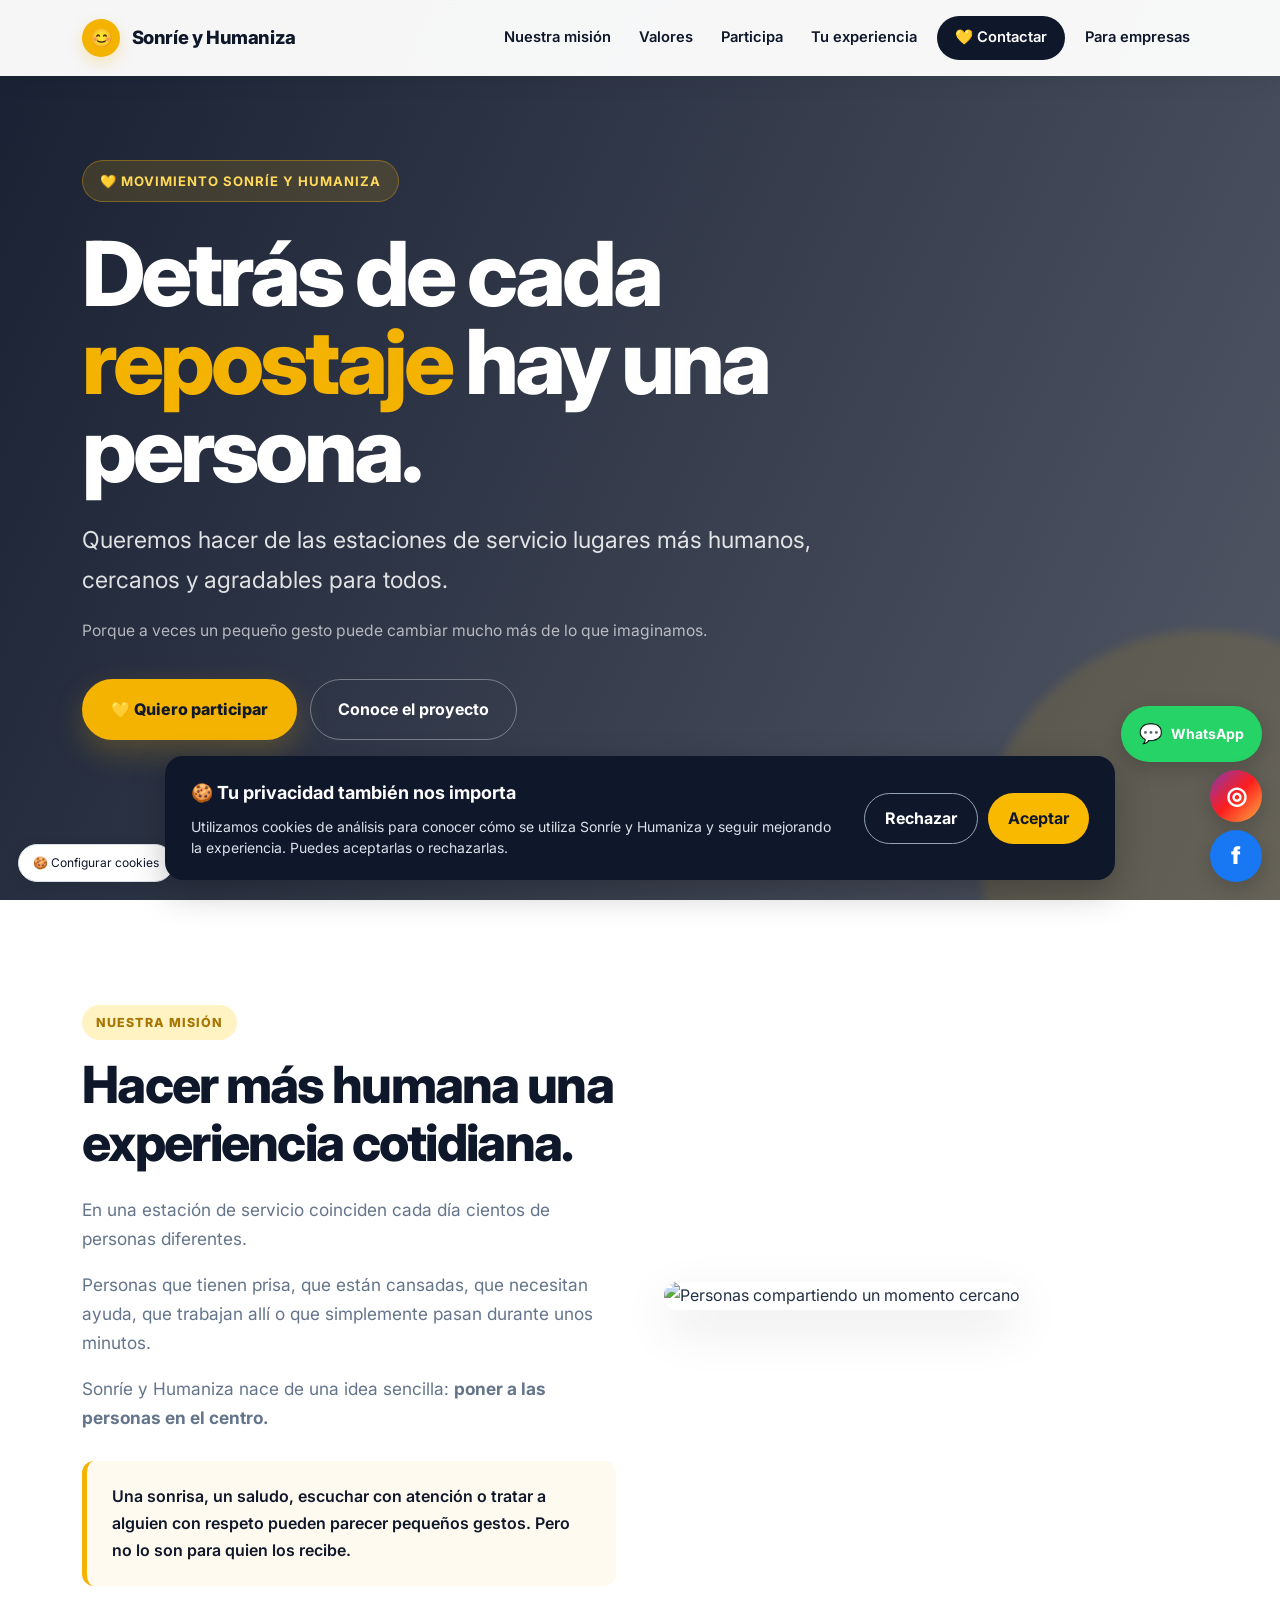
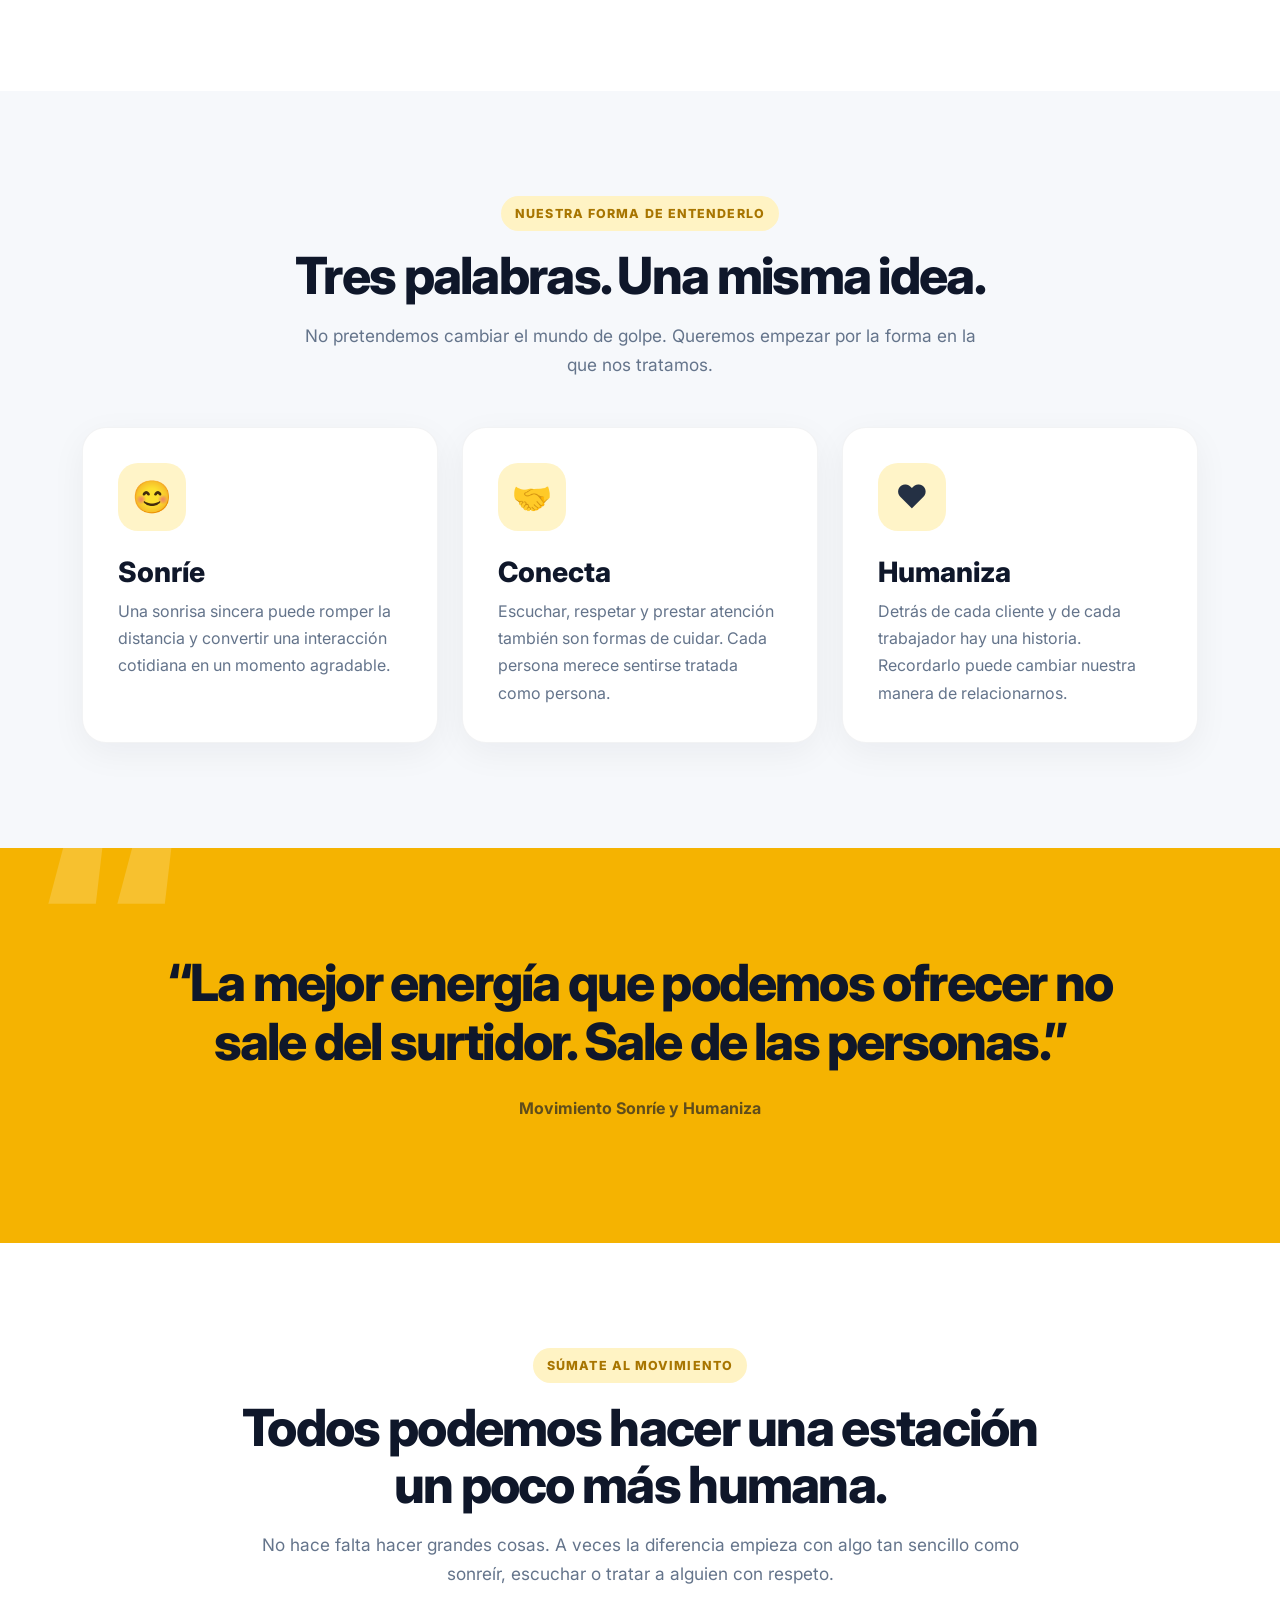
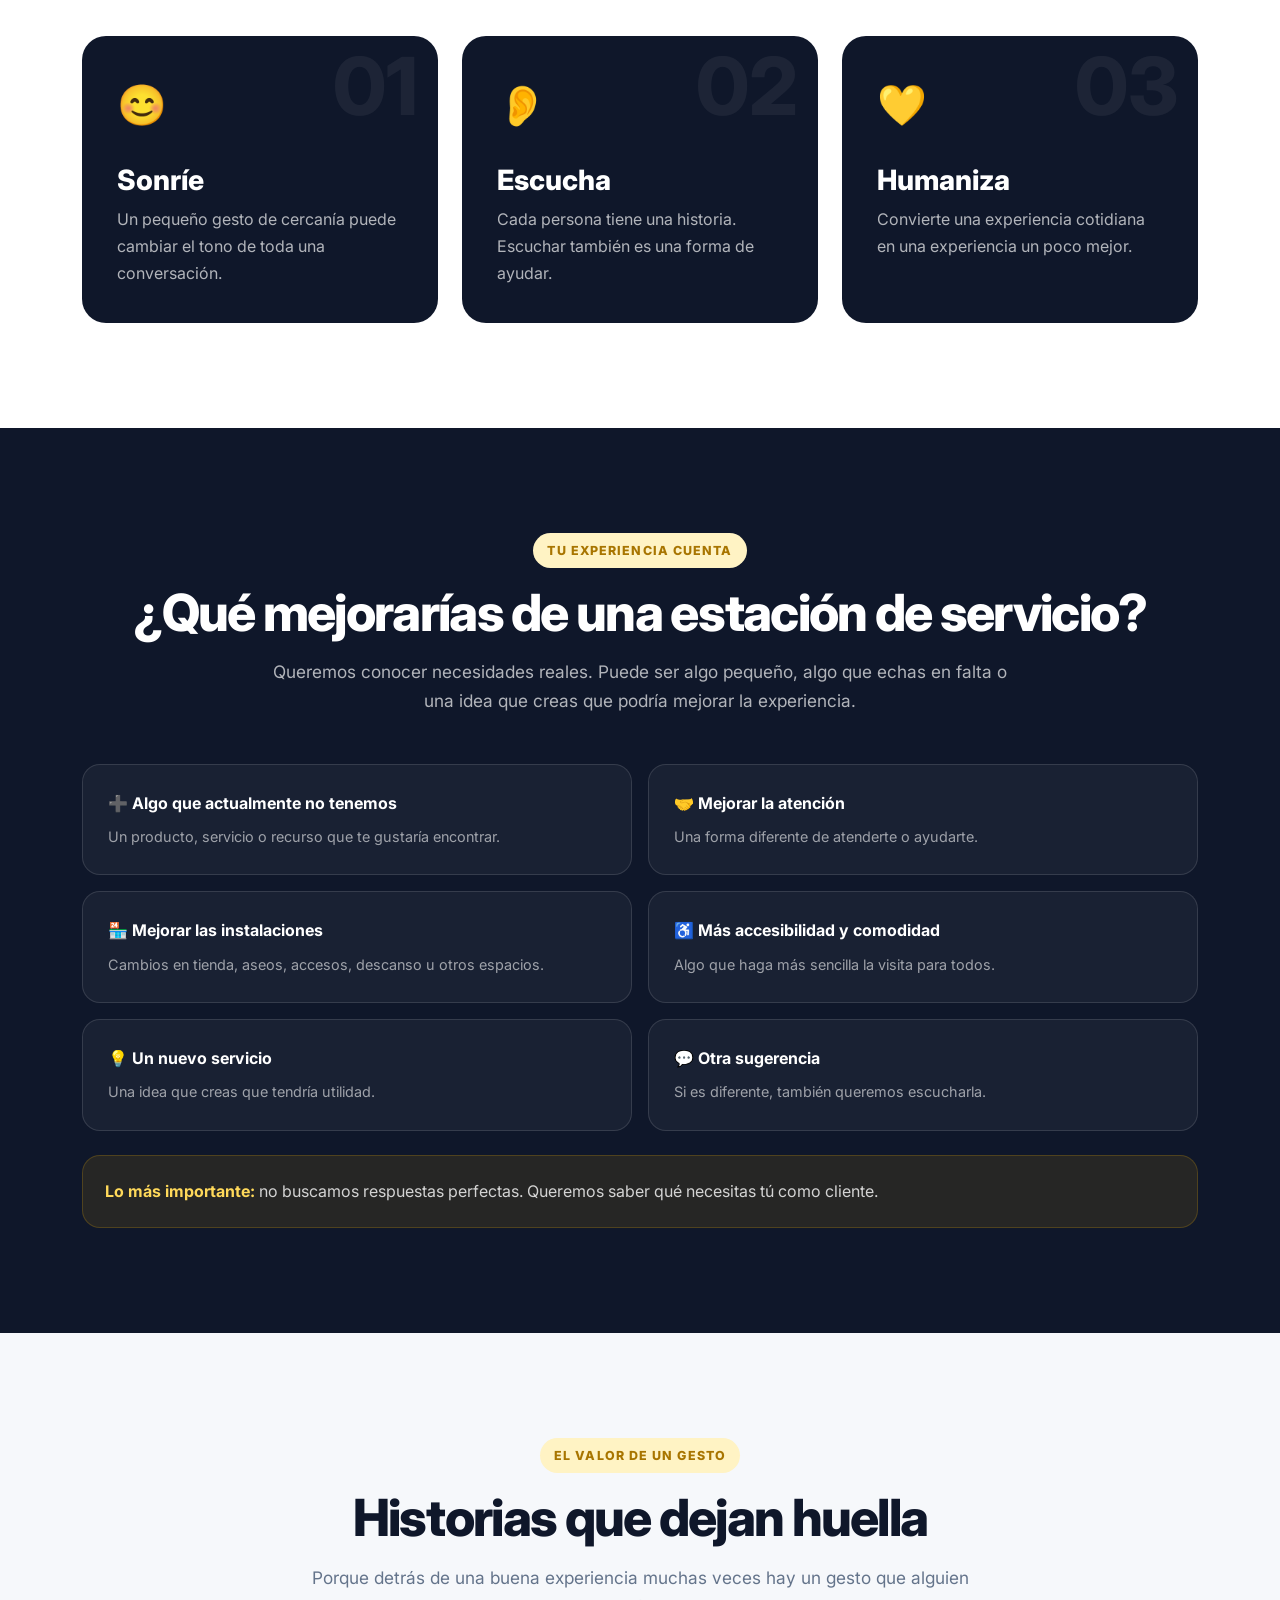
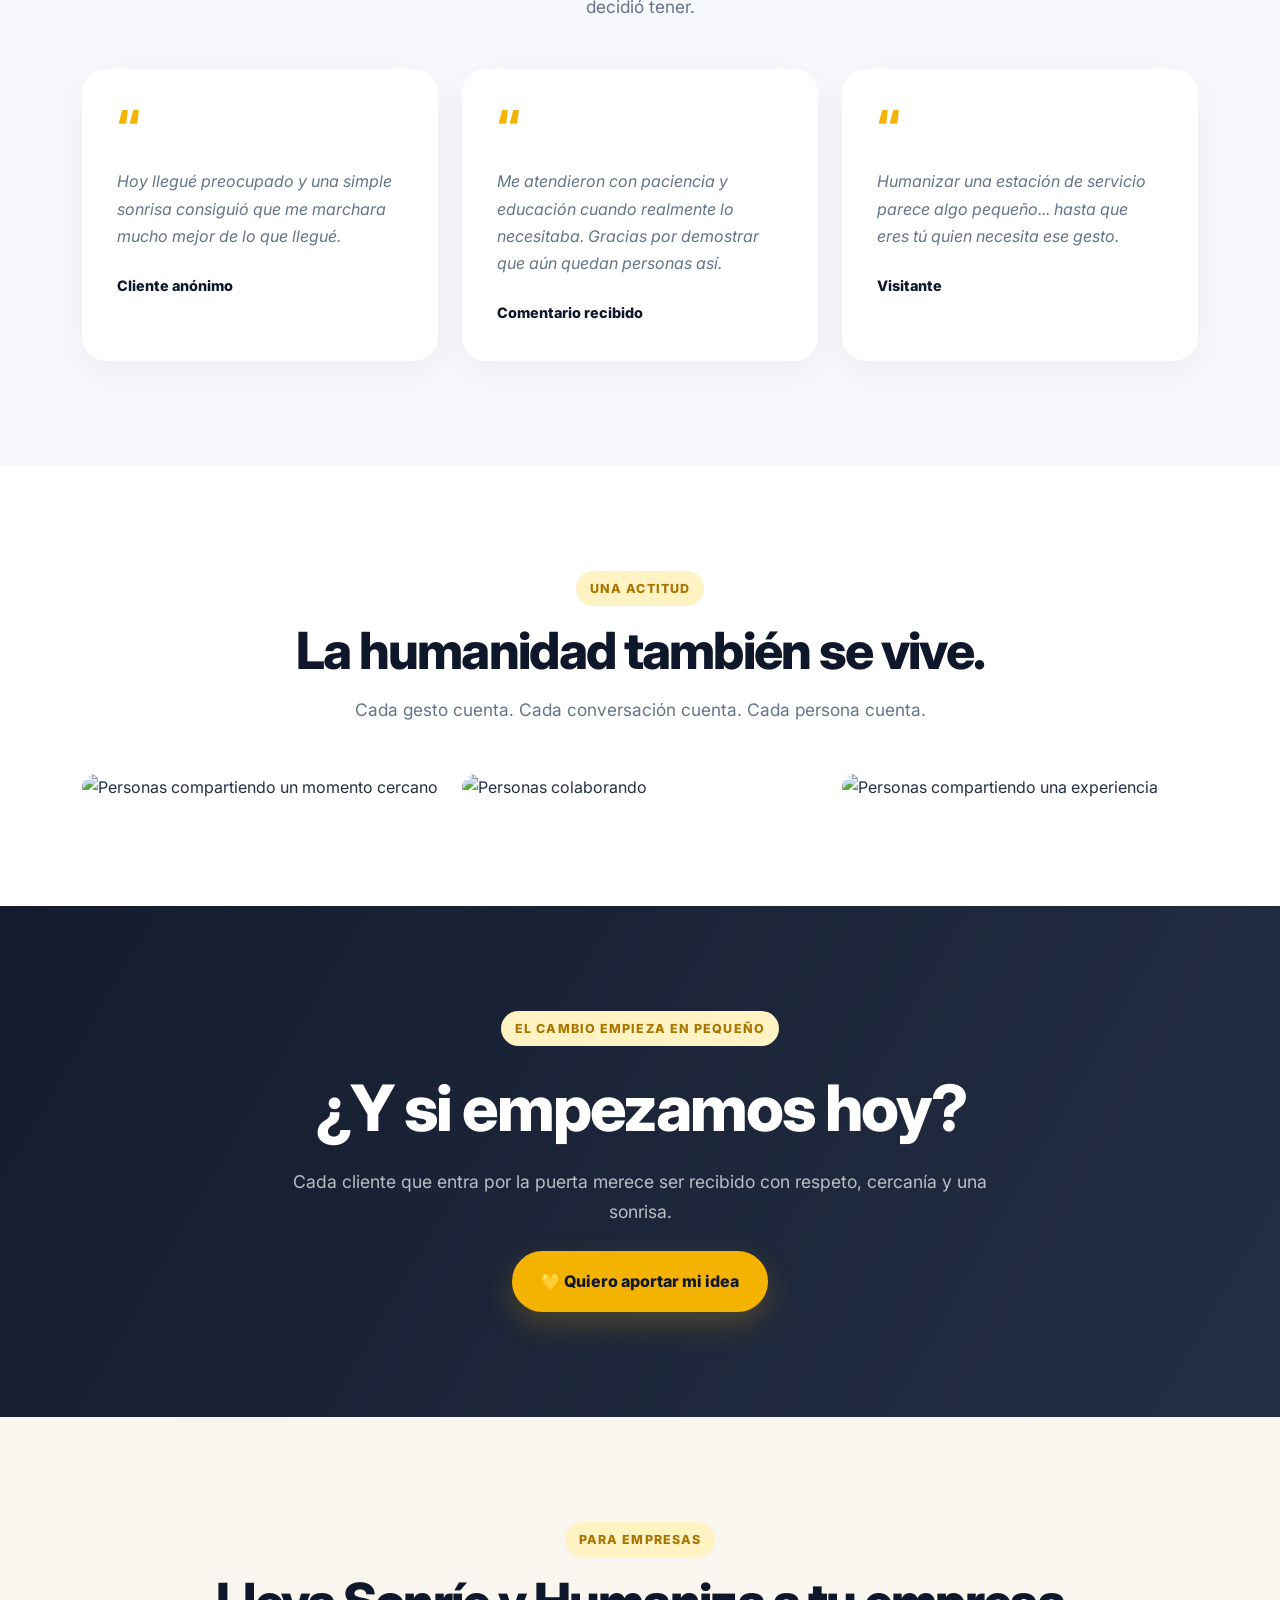
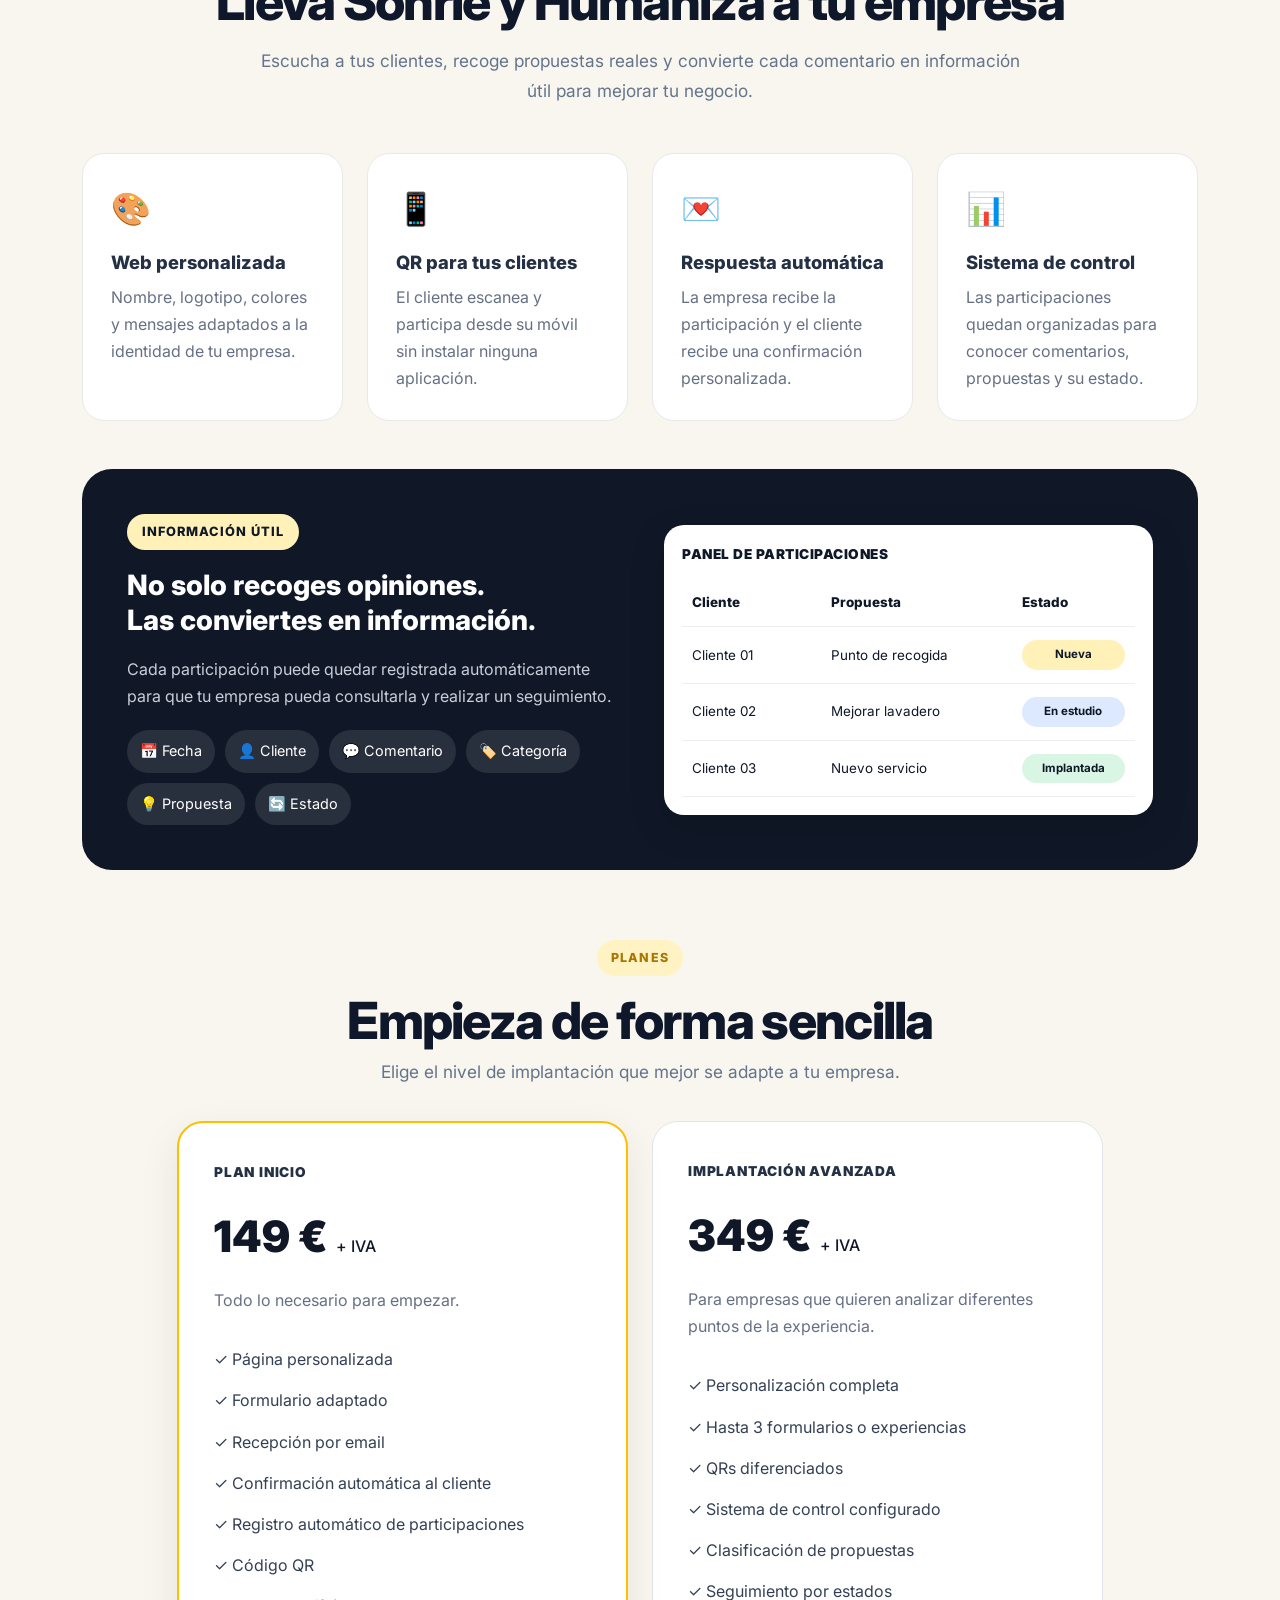
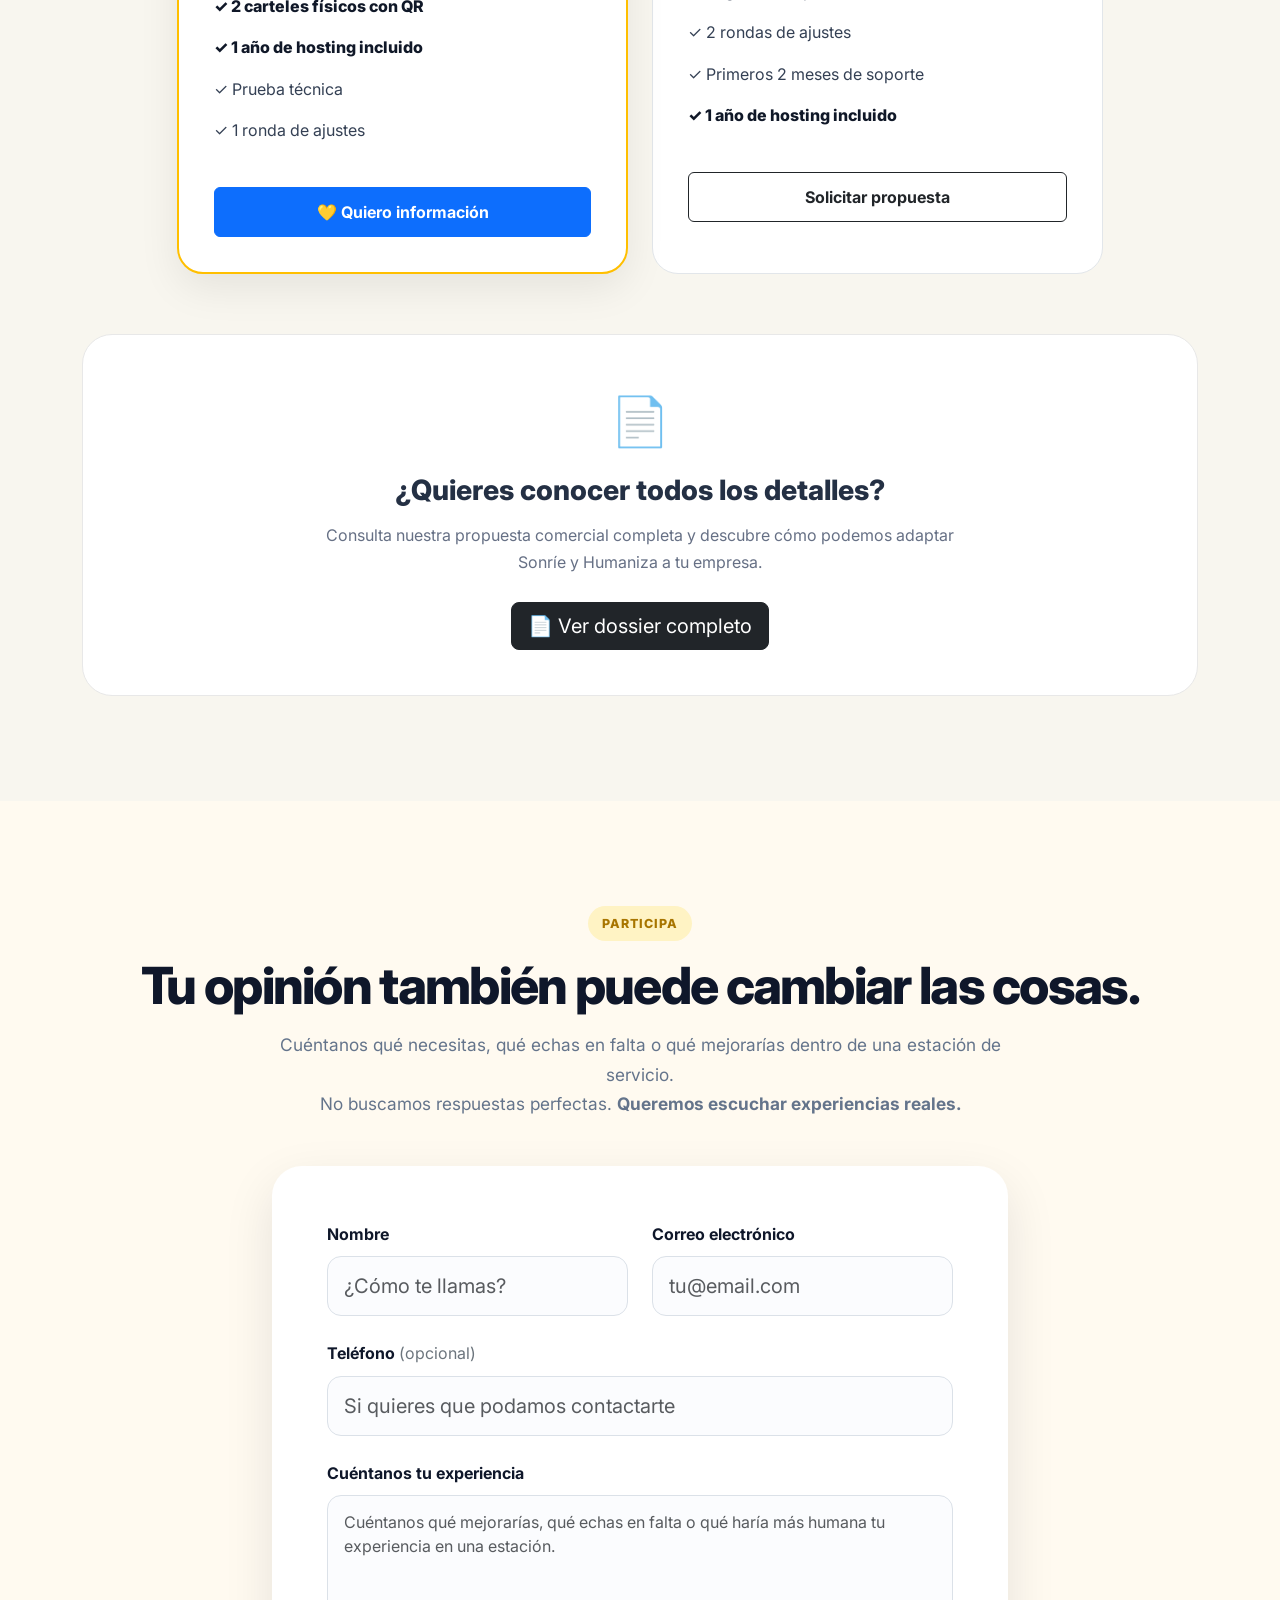
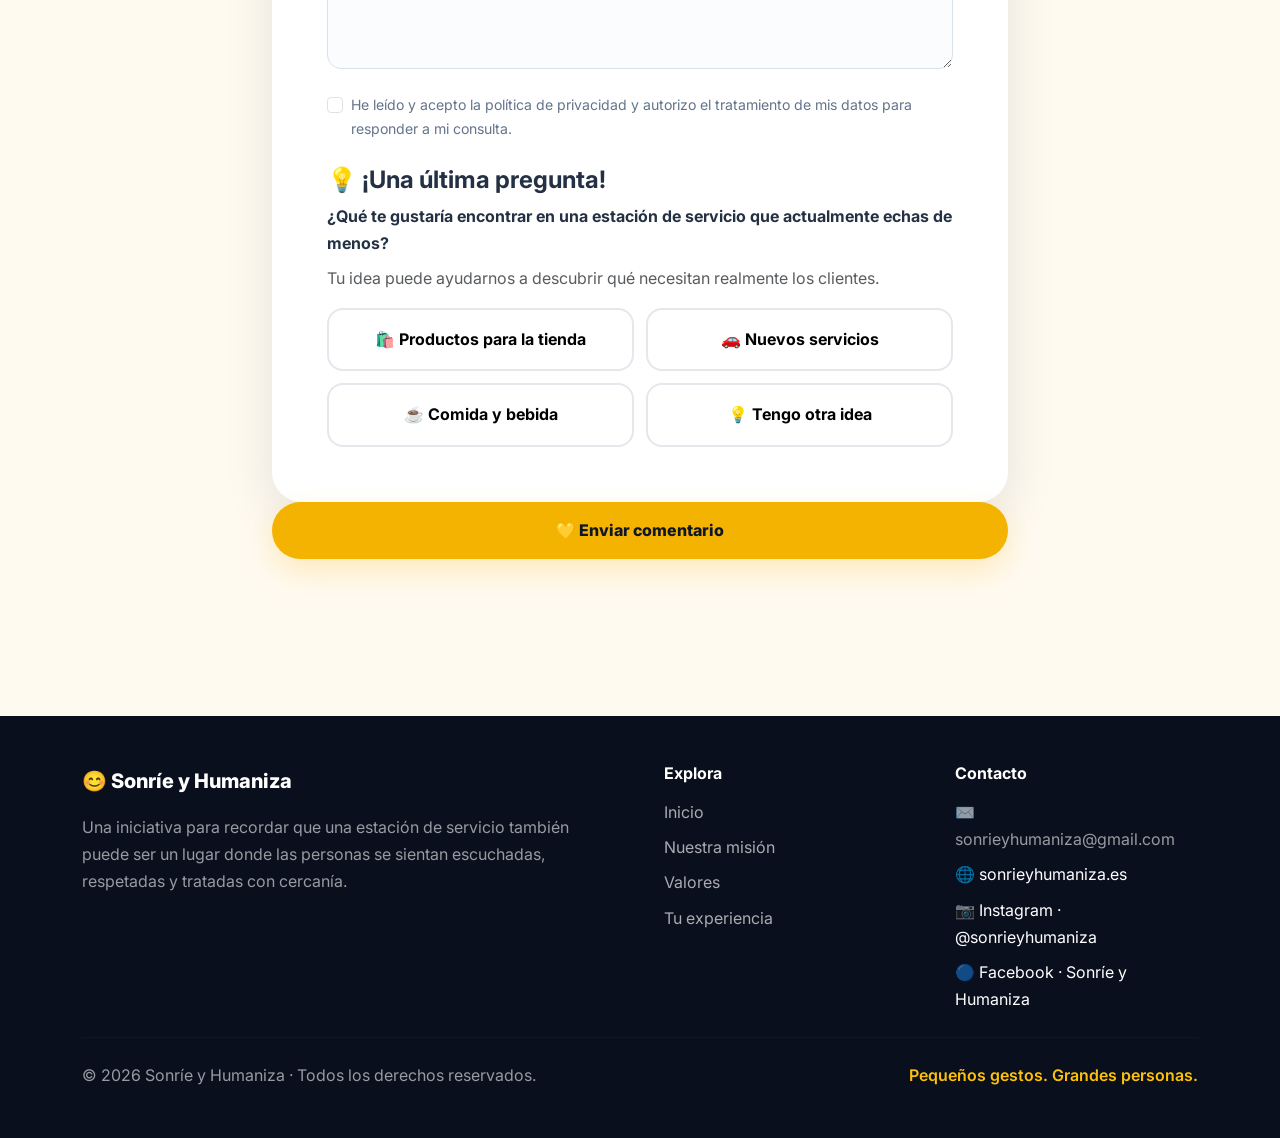
==== index.html @ 8a595737 "Actualiza botón WhatsApp desde la web" ====
<!DOCTYPE html>
<html lang="es">

<head>

   <!-- Google Analytics · Consentimiento -->
<script>
  window.dataLayer = window.dataLayer || [];

  function gtag(){
    dataLayer.push(arguments);
  }

  /* Por defecto NO se permite Analytics */
  gtag('consent', 'default', {
    'analytics_storage': 'denied',
    'ad_storage': 'denied',
    'ad_user_data': 'denied',
    'ad_personalization': 'denied'
  });

  function cargarGoogleAnalytics() {

    if (window.analyticsCargado) return;
    window.analyticsCargado = true;

    const script = document.createElement('script');
    script.async = true;
    script.src =
      'https://www.googletagmanager.com/gtag/js?id=G-TVMF415N23';

    document.head.appendChild(script);

    gtag('js', new Date());

    gtag('consent', 'update', {
      'analytics_storage': 'granted'
    });

    gtag('config', 'G-TVMF415N23');
  }
</script>

    <meta charset="UTF-8">
    <meta name="viewport" content="width=device-width, initial-scale=1">

    <title>Sonríe y Humaniza | Pequeños gestos. Grandes personas.</title>

    <meta name="description"
        content="Sonríe y Humaniza es una iniciativa para fomentar la amabilidad, el respeto y la cercanía en las estaciones de servicio.">

    <meta name="keywords"
        content="Sonríe y Humaniza, estación de servicio, amabilidad, empatía, atención al cliente, experiencia">

    <meta name="author" content="Sonríe y Humaniza">

    <meta name="theme-color" content="#0f172a">

    <link rel="preconnect" href="https://fonts.googleapis.com">
    <link rel="preconnect" href="https://fonts.gstatic.com" crossorigin>

    <link href="https://fonts.googleapis.com/css2?family=Inter:wght@300;400;500;600;700;800&display=swap"
        rel="stylesheet">

    <link href="https://cdn.jsdelivr.net/npm/bootstrap@5.3.7/dist/css/bootstrap.min.css"
        rel="stylesheet">

    <style>

        /* =====================================================
           SONRÍE Y HUMANIZA · DISEÑO PRINCIPAL
        ===================================================== */

        :root {
            --dark: #0f172a;
            --dark-soft: #172238;
            --yellow: #f5b301;
            --yellow-light: #ffd95a;
            --cream: #fffaf0;
            --light: #f6f8fb;
            --text: #243044;
            --muted: #64748b;
            --white: #ffffff;
            --green: #198754;
            --shadow: 0 18px 50px rgba(15, 23, 42, .10);
            --radius: 24px;
        }

        html {
            scroll-behavior: smooth;
            scroll-padding-top: 85px;
        }

        body {
            font-family: 'Inter', sans-serif;
            color: var(--text);
            background: var(--white);
            line-height: 1.7;
            overflow-x: hidden;
        }

        a {
            text-decoration: none;
        }

        /* =====================================================
           NAVBAR
        ===================================================== */

        .navbar {
            background: rgba(255, 255, 255, .96);
            backdrop-filter: blur(14px);
            box-shadow: 0 4px 25px rgba(15, 23, 42, .07);
            padding: 14px 0;
        }

        .navbar-brand {
            color: var(--dark) !important;
            font-weight: 800;
            font-size: 1.15rem;
            letter-spacing: -.4px;
        }

        .brand-dot {
            display: inline-flex;
            width: 38px;
            height: 38px;
            align-items: center;
            justify-content: center;
            background: var(--yellow);
            border-radius: 50%;
            margin-right: 8px;
            box-shadow: 0 6px 15px rgba(245, 179, 1, .25);
        }

        .nav-link {
            color: var(--dark) !important;
            font-weight: 600;
            font-size: .92rem;
            margin-left: 12px;
            position: relative;
            transition: .25s ease;
        }

        .nav-link:hover {
            color: #b47d00 !important;
        }

        .nav-cta {
            background: var(--dark);
            color: white !important;
            border-radius: 50px;
            padding: 9px 18px !important;
        }

        .nav-cta:hover {
            background: var(--yellow);
            color: var(--dark) !important;
        }

        /* =====================================================
           HERO
        ===================================================== */

        .hero {
            min-height: 100vh;
            position: relative;
            display: flex;
            align-items: center;
            overflow: hidden;
            background:
                linear-gradient(115deg, rgba(15, 23, 42, .96), rgba(15, 23, 42, .72)),
                url("https://images.unsplash.com/photo-1516321318423-f06f85e504b3?auto=format&fit=crop&w=2000&q=85");
            background-size: cover;
            background-position: center;
            color: white;
        }

        .hero::after {
            content: "";
            position: absolute;
            width: 450px;
            height: 450px;
            border-radius: 50%;
            background: rgba(245, 179, 1, .12);
            right: -150px;
            bottom: -180px;
            filter: blur(5px);
        }

        .hero-content {
            position: relative;
            z-index: 2;
            max-width: 900px;
        }

        .hero-kicker {
            display: inline-flex;
            align-items: center;
            gap: 8px;
            background: rgba(245, 179, 1, .15);
            border: 1px solid rgba(245, 179, 1, .35);
            color: var(--yellow-light);
            padding: 9px 17px;
            border-radius: 50px;
            font-size: .82rem;
            font-weight: 700;
            letter-spacing: 1px;
            text-transform: uppercase;
        }

        .hero h1 {
            font-size: clamp(3.2rem, 7vw, 6.5rem);
            line-height: .98;
            letter-spacing: -4px;
            font-weight: 800;
            margin: 28px 0;
        }

        .hero h1 span {
            color: var(--yellow);
        }

        .hero-lead {
            font-size: clamp(1.1rem, 2vw, 1.45rem);
            max-width: 760px;
            color: rgba(255, 255, 255, .86);
            font-weight: 400;
        }

        .hero-subtitle {
            margin-top: 18px;
            color: rgba(255, 255, 255, .65);
            font-size: .98rem;
        }

        .btn-humaniza {
            display: inline-flex;
            align-items: center;
            justify-content: center;
            gap: 9px;
            background: var(--yellow);
            color: var(--dark);
            font-weight: 800;
            padding: 15px 27px;
            border-radius: 60px;
            border: 2px solid var(--yellow);
            transition: .3s ease;
            box-shadow: 0 12px 30px rgba(245, 179, 1, .22);
        }

        .btn-humaniza:hover {
            background: var(--yellow-light);
            border-color: var(--yellow-light);
            color: var(--dark);
            transform: translateY(-3px);
            box-shadow: 0 17px 35px rgba(245, 179, 1, .3);
        }

        .btn-outline-humaniza {
            display: inline-flex;
            align-items: center;
            justify-content: center;
            padding: 15px 27px;
            border-radius: 60px;
            border: 1px solid rgba(255,255,255,.35);
            color: white;
            font-weight: 700;
            transition: .3s ease;
        }

        .btn-outline-humaniza:hover {
            background: white;
            color: var(--dark);
        }

        .hero-actions {
            display: flex;
            flex-wrap: wrap;
            gap: 13px;
            margin-top: 34px;
        }

        /* =====================================================
           GENERAL
        ===================================================== */

        section {
            position: relative;
        }

        .section-padding {
            padding: 105px 0;
        }

        .section-kicker {
            display: inline-block;
            color: #a87500;
            background: #fff3c4;
            border-radius: 50px;
            padding: 7px 14px;
            font-size: .78rem;
            font-weight: 800;
            letter-spacing: 1.1px;
        }

        .section-title {
            color: var(--dark);
            font-size: clamp(2rem, 4vw, 3.25rem);
            line-height: 1.12;
            letter-spacing: -1.7px;
            font-weight: 800;
        }

        .section-text {
            color: var(--muted);
            font-size: 1.08rem;
        }

        /* =====================================================
           MISIÓN
        ===================================================== */

        .mission {
            background: var(--white);
        }

        .mission-image {
            width: 100%;
            height: 540px;
            object-fit: cover;
            border-radius: 30px;
            box-shadow: var(--shadow);
        }

        .mission-highlight {
            margin-top: 28px;
            padding: 22px 25px;
            background: var(--cream);
            border-left: 5px solid var(--yellow);
            border-radius: 12px;
            color: var(--dark);
            font-weight: 600;
        }

        /* =====================================================
           VALORES
        ===================================================== */

        .values {
            background: var(--light);
        }

        .value-card {
            background: white;
            border: 1px solid rgba(15,23,42,.05);
            border-radius: var(--radius);
            padding: 35px;
            height: 100%;
            box-shadow: 0 10px 35px rgba(15,23,42,.05);
            transition: .3s ease;
        }

        .value-card:hover {
            transform: translateY(-7px);
            box-shadow: var(--shadow);
        }

        .value-icon {
            width: 68px;
            height: 68px;
            display: flex;
            align-items: center;
            justify-content: center;
            border-radius: 20px;
            background: #fff4c8;
            font-size: 2rem;
            margin-bottom: 25px;
        }

        .value-card h3 {
            color: var(--dark);
            font-weight: 800;
        }

        .value-card p {
            color: var(--muted);
            margin-bottom: 0;
        }

        /* =====================================================
           FRASE CENTRAL
        ===================================================== */

        .statement {
            background: var(--yellow);
            overflow: hidden;
        }

        .statement::before {
            content: "“";
            position: absolute;
            font-size: 300px;
            line-height: 1;
            color: rgba(255,255,255,.18);
            left: 3%;
            top: -70px;
            font-weight: 800;
        }

        .statement h2 {
            position: relative;
            z-index: 2;
            max-width: 950px;
            margin: auto;
            font-size: clamp(2rem, 4vw, 3.7rem);
            line-height: 1.15;
            letter-spacing: -1.8px;
            font-weight: 800;
            color: var(--dark);
        }

        .statement p {
            position: relative;
            z-index: 2;
            color: rgba(15,23,42,.65);
            font-weight: 700;
        }

        /* =====================================================
           PARTICIPA
        ===================================================== */

        .participate {
            background: white;
        }

        .participate-intro {
            max-width: 820px;
            margin: auto;
        }

        .step-card {
            position: relative;
            background: var(--dark);
            color: white;
            padding: 35px;
            border-radius: var(--radius);
            height: 100%;
            overflow: hidden;
        }

        .step-number {
            position: absolute;
            right: 20px;
            top: 10px;
            font-size: 5rem;
            line-height: 1;
            font-weight: 800;
            color: rgba(255,255,255,.06);
        }

        .step-icon {
            font-size: 2.5rem;
            margin-bottom: 25px;
        }

        .step-card h3 {
            font-weight: 800;
        }

        .step-card p {
            color: rgba(255,255,255,.68);
            margin-bottom: 0;
        }

        /* =====================================================
           NECESIDADES
        ===================================================== */

        .ideas {
            background: var(--dark);
            color: white;
        }

        .ideas .section-title {
            color: white;
        }

        .ideas .section-text {
            color: rgba(255,255,255,.68);
        }

        .idea-option {
            display: block;
            padding: 25px;
            border: 1px solid rgba(255,255,255,.12);
            border-radius: 18px;
            background: rgba(255,255,255,.045);
            cursor: pointer;
            transition: .25s ease;
            height: 100%;
        }

        .idea-option:hover {
            background: rgba(245,179,1,.09);
            border-color: rgba(245,179,1,.4);
            transform: translateY(-3px);
        }

        .idea-option.selected {
            background: rgba(245,179,1,.14);
            border-color: var(--yellow);
            box-shadow: 0 0 0 2px rgba(245,179,1,.12);
        }

        .idea-option strong {
            font-size: 1rem;
        }

        .idea-option p {
            color: rgba(255,255,255,.58);
            font-size: .9rem;
        }

        .idea-callout {
            background: rgba(245,179,1,.1);
            border: 1px solid rgba(245,179,1,.2);
            padding: 22px;
            border-radius: 18px;
            margin-top: 25px;
            color: rgba(255,255,255,.8);
        }

        .idea-callout strong {
            color: var(--yellow-light);
        }

        /* =====================================================
           HISTORIAS
        ===================================================== */

        .stories {
            background: var(--light);
        }

        .story-card {
            background: white;
            padding: 35px;
            border-radius: var(--radius);
            height: 100%;
            box-shadow: 0 10px 35px rgba(15,23,42,.05);
            position: relative;
        }

        .story-quote {
            font-size: 3rem;
            color: var(--yellow);
            font-weight: 800;
            line-height: 1;
        }

        .story-card p {
            color: var(--muted);
            font-style: italic;
        }

        .story-author {
            font-size: .9rem;
            font-weight: 800;
            color: var(--dark);
        }

        /* =====================================================
           GALERÍA
        ===================================================== */

        .gallery-image {
            width: 100%;
            height: 330px;
            object-fit: cover;
            border-radius: 22px;
            transition: .4s ease;
        }

        .gallery-item {
            overflow: hidden;
            border-radius: 22px;
        }

        .gallery-item:hover .gallery-image {
            transform: scale(1.04);
        }

        /* =====================================================
           CONTACTO
        ===================================================== */

        .contact {
            background: var(--cream);
        }

        .contact-box {
            background: white;
            border-radius: 30px;
            padding: clamp(25px, 5vw, 55px);
            box-shadow: var(--shadow);
        }

        .form-label {
            color: var(--dark);
            font-weight: 700;
        }

        .form-control {
            border: 1px solid #dbe1e8;
            border-radius: 14px;
            padding: 14px 16px;
            background: #fbfcfe;
            transition: .2s ease;
        }

        .form-control:focus {
            border-color: var(--yellow);
            box-shadow: 0 0 0 4px rgba(245,179,1,.13);
            background: white;
        }

        .privacy-text {
            color: var(--muted);
            font-size: .88rem;
        }

        #respuesta {
            min-height: 28px;
        }

        /* =====================================================
           CTA FINAL
        ===================================================== */

        .final-cta {
            background:
                linear-gradient(120deg, rgba(15,23,42,.98), rgba(23,34,56,.94));
            color: white;
        }

        .final-cta h2 {
            font-size: clamp(2.3rem, 5vw, 4rem);
            letter-spacing: -2px;
            font-weight: 800;
        }

        .final-cta p {
            max-width: 720px;
            margin: 20px auto 0;
            color: rgba(255,255,255,.7);
            font-size: 1.1rem;
        }

        /* =====================================================
           FOOTER
        ===================================================== */

        footer {
            background: #090f1d;
            color: white;
        }

        .footer-brand {
            font-weight: 800;
            font-size: 1.25rem;
        }

        footer p,
        footer li {
            color: rgba(255,255,255,.58);
        }

        footer a {
            color: rgba(255,255,255,.65);
            transition: .2s ease;
        }

        footer a:hover {
            color: var(--yellow);
        }

        .footer-line {
            border-color: rgba(255,255,255,.1);
        }

        /* =====================================================
           ANIMACIONES
        ===================================================== */

        .fade-up {
            animation: fadeUp .8s ease both;
        }

        @keyframes fadeUp {
            from {
                opacity: 0;
                transform: translateY(18px);
            }
            to {
                opacity: 1;
                transform: translateY(0);
            }
        }

        /* =====================================================
           RESPONSIVE
        ===================================================== */

        @media (max-width: 991px) {

            .navbar-collapse {
                background: white;
                padding: 15px;
                border-radius: 15px;
                margin-top: 12px;
                box-shadow: var(--shadow);
            }

            .nav-link {
                margin-left: 0;
                padding: 10px !important;
            }

            .nav-cta {
                display: inline-block;
                margin-top: 8px;
            }

            .hero {
                min-height: 850px;
            }

            .hero h1 {
                letter-spacing: -2.5px;
            }

            .mission-image {
                height: 400px;
            }
        }

        @media (max-width: 575px) {

            .section-padding {
                padding: 75px 0;
            }

            .hero {
                min-height: 760px;
                background-position: 60% center;
            }

            .hero h1 {
                font-size: 3.15rem;
            }

            .hero-actions {
                flex-direction: column;
                align-items: stretch;
            }

            .btn-humaniza,
            .btn-outline-humaniza {
                width: 100%;
            }

            .mission-image {
                height: 330px;
            }

            .gallery-image {
                height: 260px;
            }

            .contact-box {
                padding: 24px;
            }

        }

    </style>

</head>


<body>


<!-- =====================================================
     NAVBAR
===================================================== -->

<nav class="navbar navbar-expand-lg fixed-top">

    <div class="container">

        <a class="navbar-brand" href="#inicio">
            <span class="brand-dot">😊</span>
            Sonríe y Humaniza
        </a>

        <button class="navbar-toggler"
                type="button"
                data-bs-toggle="collapse"
                data-bs-target="#menu"
                aria-controls="menu"
                aria-expanded="false"
                aria-label="Abrir menú">

            <span class="navbar-toggler-icon"></span>

        </button>

        <div class="collapse navbar-collapse" id="menu">

            <ul class="navbar-nav ms-auto align-items-lg-center">

                <li class="nav-item">
                    <a class="nav-link" href="#mision">
                        Nuestra misión
                    </a>
                </li>

                <li class="nav-item">
                    <a class="nav-link" href="#valores">
                        Valores
                    </a>
                </li>

                <li class="nav-item">
                    <a class="nav-link" href="#participa">
                        Participa
                    </a>
                </li>

                <li class="nav-item">
                    <a class="nav-link" href="#ideas">
                        Tu experiencia
                    </a>
                </li>

                <li class="nav-item">
                    <a class="nav-link nav-cta" href="#contacto">
                        💛 Contactar
                    </a>
                </li>
<li class="nav-item">
    <a class="nav-link" href="#empresas">
        Para empresas
    </a>
</li>
            </ul>

        </div>

    </div>

</nav>


<!-- =====================================================
     HERO
===================================================== -->

<section class="hero" id="inicio">

    <div class="container">

        <div class="hero-content fade-up">

            <span class="hero-kicker">
                💛 Movimiento Sonríe y Humaniza
            </span>

            <h1>
                Detrás de cada
                <span>repostaje</span>
                hay una persona.
            </h1>

            <p class="hero-lead">
                Queremos hacer de las estaciones de servicio lugares
                más humanos, cercanos y agradables para todos.
            </p>

            <p class="hero-subtitle">
                Porque a veces un pequeño gesto puede cambiar mucho más de lo que imaginamos.
            </p>

            <div class="hero-actions">

                <a href="#contacto" class="btn-humaniza">
                    💛 Quiero participar
                </a>

                <a href="#mision" class="btn-outline-humaniza">
                    Conoce el proyecto
                </a>

            </div>

        </div>

    </div>

</section>


<!-- =====================================================
     MISIÓN
===================================================== -->

<section id="mision" class="mission section-padding">

    <div class="container">

        <div class="row align-items-center g-5">

            <div class="col-lg-6">

                <span class="section-kicker">
                    NUESTRA MISIÓN
                </span>

                <h2 class="section-title mt-3">
                    Hacer más humana una experiencia cotidiana.
                </h2>

                <p class="section-text mt-4">
                    En una estación de servicio coinciden cada día
                    cientos de personas diferentes.
                </p>

                <p class="section-text">
                    Personas que tienen prisa, que están cansadas,
                    que necesitan ayuda, que trabajan allí o que
                    simplemente pasan durante unos minutos.
                </p>

                <p class="section-text">
                    Sonríe y Humaniza nace de una idea sencilla:
                    <strong>poner a las personas en el centro.</strong>
                </p>

                <div class="mission-highlight">
                    Una sonrisa, un saludo, escuchar con atención
                    o tratar a alguien con respeto pueden parecer
                    pequeños gestos. Pero no lo son para quien los recibe.
                </div>

            </div>

            <div class="col-lg-6">

                <img
                    src="https://images.unsplash.com/photo-1521791136064-7986c2920216?auto=format&fit=crop&w=1200&q=85"
                    class="mission-image"
                    alt="Personas compartiendo un momento cercano"
                    loading="lazy">

            </div>

        </div>

    </div>

</section>


<!-- =====================================================
     VALORES
===================================================== -->

<section id="valores" class="values section-padding">

    <div class="container">

        <div class="text-center mb-5">

            <span class="section-kicker">
                NUESTRA FORMA DE ENTENDERLO
            </span>

            <h2 class="section-title mt-3">
                Tres palabras. Una misma idea.
            </h2>

            <p class="section-text mx-auto mt-3" style="max-width:700px;">
                No pretendemos cambiar el mundo de golpe.
                Queremos empezar por la forma en la que nos tratamos.
            </p>

        </div>


        <div class="row g-4">

            <div class="col-md-4">

                <div class="value-card">

                    <div class="value-icon">
                        😊
                    </div>

                    <h3>
                        Sonríe
                    </h3>

                    <p>
                        Una sonrisa sincera puede romper la distancia
                        y convertir una interacción cotidiana en un
                        momento agradable.
                    </p>

                </div>

            </div>


            <div class="col-md-4">

                <div class="value-card">

                    <div class="value-icon">
                        🤝
                    </div>

                    <h3>
                        Conecta
                    </h3>

                    <p>
                        Escuchar, respetar y prestar atención también
                        son formas de cuidar. Cada persona merece
                        sentirse tratada como persona.
                    </p>

                </div>

            </div>


            <div class="col-md-4">

                <div class="value-card">

                    <div class="value-icon">
                        ❤️
                    </div>

                    <h3>
                        Humaniza
                    </h3>

                    <p>
                        Detrás de cada cliente y de cada trabajador
                        hay una historia. Recordarlo puede cambiar
                        nuestra manera de relacionarnos.
                    </p>

                </div>

            </div>

        </div>

    </div>

</section>


<!-- =====================================================
     FRASE CENTRAL
===================================================== -->

<section class="statement section-padding">

    <div class="container text-center">

        <h2>
            “La mejor energía que podemos ofrecer
            no sale del surtidor.
            Sale de las personas.”
        </h2>

        <p class="mt-4">
            Movimiento Sonríe y Humaniza
        </p>

    </div>

</section>


<!-- =====================================================
     PARTICIPA
===================================================== -->

<section id="participa" class="participate section-padding">

    <div class="container">

        <div class="participate-intro text-center mb-5">

            <span class="section-kicker">
                SÚMATE AL MOVIMIENTO
            </span>

            <h2 class="section-title mt-3">
                Todos podemos hacer una estación un poco más humana.
            </h2>

            <p class="section-text mt-3">
                No hace falta hacer grandes cosas.
                A veces la diferencia empieza con algo tan sencillo
                como sonreír, escuchar o tratar a alguien con respeto.
            </p>

        </div>


        <div class="row g-4">

            <div class="col-lg-4">

                <div class="step-card">

                    <span class="step-number">01</span>

                    <div class="step-icon">
                        😊
                    </div>

                    <h3>
                        Sonríe
                    </h3>

                    <p>
                        Un pequeño gesto de cercanía puede cambiar
                        el tono de toda una conversación.
                    </p>

                </div>

            </div>


            <div class="col-lg-4">

                <div class="step-card">

                    <span class="step-number">02</span>

                    <div class="step-icon">
                        👂
                    </div>

                    <h3>
                        Escucha
                    </h3>

                    <p>
                        Cada persona tiene una historia.
                        Escuchar también es una forma de ayudar.
                    </p>

                </div>

            </div>


            <div class="col-lg-4">

                <div class="step-card">

                    <span class="step-number">03</span>

                    <div class="step-icon">
                        💛
                    </div>

                    <h3>
                        Humaniza
                    </h3>

                    <p>
                        Convierte una experiencia cotidiana
                        en una experiencia un poco mejor.
                    </p>

                </div>

            </div>

        </div>

    </div>

</section>


<!-- =====================================================
     IDEAS / NECESIDADES
===================================================== -->

<section id="ideas" class="ideas section-padding">

    <div class="container">

        <div class="text-center mb-5">

            <span class="section-kicker">
                TU EXPERIENCIA CUENTA
            </span>

            <h2 class="section-title mt-3">
                ¿Qué mejorarías de una estación de servicio?
            </h2>

            <p class="section-text mx-auto mt-3"
               style="max-width:760px;">
                Queremos conocer necesidades reales.
                Puede ser algo pequeño, algo que echas en falta
                o una idea que creas que podría mejorar la experiencia.
            </p>

        </div>


        <div class="row g-3">

            <div class="col-md-6">

                <label class="idea-option">

                    <input
                        type="checkbox"
                        name="necesidad[]"
                        value="Servicio o producto que actualmente no hay"
                        class="visually-hidden necesidad-check">

                    <strong>
                        ➕ Algo que actualmente no tenemos
                    </strong>

                    <p class="mt-2 mb-0">
                        Un producto, servicio o recurso que te gustaría encontrar.
                    </p>

                </label>

            </div>


            <div class="col-md-6">

                <label class="idea-option">

                    <input
                        type="checkbox"
                        name="necesidad[]"
                        value="Mejora de la atención"
                        class="visually-hidden necesidad-check">

                    <strong>
                        🤝 Mejorar la atención
                    </strong>

                    <p class="mt-2 mb-0">
                        Una forma diferente de atenderte o ayudarte.
                    </p>

                </label>

            </div>


            <div class="col-md-6">

                <label class="idea-option">

                    <input
                        type="checkbox"
                        name="necesidad[]"
                        value="Mejora de instalaciones"
                        class="visually-hidden necesidad-check">

                    <strong>
                        🏪 Mejorar las instalaciones
                    </strong>

                    <p class="mt-2 mb-0">
                        Cambios en tienda, aseos, accesos,
                        descanso u otros espacios.
                    </p>

                </label>

            </div>


            <div class="col-md-6">

                <label class="idea-option">

                    <input
                        type="checkbox"
                        name="necesidad[]"
                        value="Accesibilidad o comodidad"
                        class="visually-hidden necesidad-check">

                    <strong>
                        ♿ Más accesibilidad y comodidad
                    </strong>

                    <p class="mt-2 mb-0">
                        Algo que haga más sencilla la visita para todos.
                    </p>

                </label>

            </div>


            <div class="col-md-6">

                <label class="idea-option">

                    <input
                        type="checkbox"
                        name="necesidad[]"
                        value="Nuevo servicio"
                        class="visually-hidden necesidad-check">

                    <strong>
                        💡 Un nuevo servicio
                    </strong>

                    <p class="mt-2 mb-0">
                        Una idea que creas que tendría utilidad.
                    </p>

                </label>

            </div>


            <div class="col-md-6">

                <label class="idea-option">

                    <input
                        type="checkbox"
                        name="necesidad[]"
                        value="Otra sugerencia"
                        class="visually-hidden necesidad-check">

                    <strong>
                        💬 Otra sugerencia
                    </strong>

                    <p class="mt-2 mb-0">
                        Si es diferente, también queremos escucharla.
                    </p>

                </label>

            </div>

        </div>


        <div class="idea-callout mt-4">

            <strong>Lo más importante:</strong>
            no buscamos respuestas perfectas.
            Queremos saber qué necesitas tú como cliente.

        </div>

    </div>

</section>


<!-- =====================================================
     HISTORIAS
===================================================== -->

<section class="stories section-padding">

    <div class="container">

        <div class="text-center mb-5">

            <span class="section-kicker">
                EL VALOR DE UN GESTO
            </span>

            <h2 class="section-title mt-3">
                Historias que dejan huella
            </h2>

            <p class="section-text mx-auto mt-3"
               style="max-width:700px;">
                Porque detrás de una buena experiencia
                muchas veces hay un gesto que alguien decidió tener.
            </p>

        </div>


        <div class="row g-4">

            <div class="col-lg-4">

                <div class="story-card">

                    <div class="story-quote">
                        “
                    </div>

                    <p class="mt-3">
                        Hoy llegué preocupado y una simple sonrisa
                        consiguió que me marchara mucho mejor
                        de lo que llegué.
                    </p>

                    <div class="story-author mt-4">
                        Cliente anónimo
                    </div>

                </div>

            </div>


            <div class="col-lg-4">

                <div class="story-card">

                    <div class="story-quote">
                        “
                    </div>

                    <p class="mt-3">
                        Me atendieron con paciencia y educación
                        cuando realmente lo necesitaba.
                        Gracias por demostrar que aún quedan personas así.
                    </p>

                    <div class="story-author mt-4">
                        Comentario recibido
                    </div>

                </div>

            </div>


            <div class="col-lg-4">

                <div class="story-card">

                    <div class="story-quote">
                        “
                    </div>

                    <p class="mt-3">
                        Humanizar una estación de servicio parece algo
                        pequeño... hasta que eres tú quien necesita ese gesto.
                    </p>

                    <div class="story-author mt-4">
                        Visitante
                    </div>

                </div>

            </div>

        </div>

    </div>

</section>


<!-- =====================================================
     GALERÍA
===================================================== -->

<section class="section-padding">

    <div class="container">

        <div class="text-center mb-5">

            <span class="section-kicker">
                UNA ACTITUD
            </span>

            <h2 class="section-title mt-3">
                La humanidad también se vive.
            </h2>

            <p class="section-text mx-auto mt-3"
               style="max-width:760px;">
                Cada gesto cuenta. Cada conversación cuenta.
                Cada persona cuenta.
            </p>

        </div>


        <div class="row g-4">

            <div class="col-md-4">

                <div class="gallery-item">

                    <img
                        src="https://images.unsplash.com/photo-1521791136064-7986c2920216?auto=format&fit=crop&w=900&q=85"
                        class="gallery-image"
                        alt="Personas compartiendo un momento cercano"
                        loading="lazy">

                </div>

            </div>


            <div class="col-md-4">

                <div class="gallery-item">

                    <img
                        src="https://images.unsplash.com/photo-1516321318423-f06f85e504b3?auto=format&fit=crop&w=900&q=85"
                        class="gallery-image"
                        alt="Personas colaborando"
                        loading="lazy">

                </div>

            </div>


            <div class="col-md-4">

                <div class="gallery-item">

                    <img
                        src="https://images.unsplash.com/photo-1515169067868-5387ec356754?auto=format&fit=crop&w=900&q=85"
                        class="gallery-image"
                        alt="Personas compartiendo una experiencia"
                        loading="lazy">

                </div>

            </div>

        </div>

    </div>

</section>


<!-- =====================================================
     CTA FINAL
===================================================== -->

<section class="final-cta section-padding">

    <div class="container text-center">

        <span class="section-kicker">
            EL CAMBIO EMPIEZA EN PEQUEÑO
        </span>

        <h2 class="mt-4">
            ¿Y si empezamos hoy?
        </h2>

        <p>
            Cada cliente que entra por la puerta merece ser recibido
            con respeto, cercanía y una sonrisa.
        </p>

        <a href="#contacto" class="btn-humaniza mt-4">
            💛 Quiero aportar mi idea
        </a>

    </div>

</section>


<!-- =====================================================
     CONTACTO
===================================================== -->


   <!-- =====================================================
     PARA EMPRESAS
===================================================== -->

<section id="empresas" class="empresas-section section-padding">

    <div class="container">

        <!-- CABECERA -->

        <div class="text-center mb-5">

            <span class="section-kicker">
                PARA EMPRESAS
            </span>

            <h2 class="section-title mt-3">
                Lleva Sonríe y Humaniza a tu empresa
            </h2>

            <p class="section-text mx-auto mt-3"
               style="max-width:780px;">

                Escucha a tus clientes, recoge propuestas reales
                y convierte cada comentario en información útil
                para mejorar tu negocio.

            </p>

        </div>


        <!-- 4 BENEFICIOS -->

        <div class="row g-4 mb-5">

            <div class="col-md-6 col-lg-3">
                <div class="empresa-card">
                    <div class="empresa-icon">🎨</div>
                    <h4>Web personalizada</h4>
                    <p>
                        Nombre, logotipo, colores y mensajes
                        adaptados a la identidad de tu empresa.
                    </p>
                </div>
            </div>


            <div class="col-md-6 col-lg-3">
                <div class="empresa-card">
                    <div class="empresa-icon">📱</div>
                    <h4>QR para tus clientes</h4>
                    <p>
                        El cliente escanea y participa desde su móvil
                        sin instalar ninguna aplicación.
                    </p>
                </div>
            </div>


            <div class="col-md-6 col-lg-3">
                <div class="empresa-card">
                    <div class="empresa-icon">💌</div>
                    <h4>Respuesta automática</h4>
                    <p>
                        La empresa recibe la participación y el cliente
                        recibe una confirmación personalizada.
                    </p>
                </div>
            </div>


            <div class="col-md-6 col-lg-3">
                <div class="empresa-card">
                    <div class="empresa-icon">📊</div>
                    <h4>Sistema de control</h4>
                    <p>
                        Las participaciones quedan organizadas para
                        conocer comentarios, propuestas y su estado.
                    </p>
                </div>
            </div>

        </div>


        <!-- SISTEMA DE CONTROL -->

        <div class="control-empresa">

            <div class="row align-items-center g-5">

                <div class="col-lg-6">

                    <span class="control-kicker">
                        INFORMACIÓN ÚTIL
                    </span>

                    <h3>
                        No solo recoges opiniones.
                        <br>
                        Las conviertes en información.
                    </h3>

                    <p>
                        Cada participación puede quedar registrada
                        automáticamente para que tu empresa pueda
                        consultarla y realizar un seguimiento.
                    </p>

                    <div class="control-tags">

                        <span>📅 Fecha</span>
                        <span>👤 Cliente</span>
                        <span>💬 Comentario</span>
                        <span>🏷️ Categoría</span>
                        <span>💡 Propuesta</span>
                        <span>🔄 Estado</span>

                    </div>

                </div>


                <div class="col-lg-6">

                    <div class="mini-panel">

                        <div class="mini-panel-title">
                            PANEL DE PARTICIPACIONES
                        </div>

                        <div class="mini-fila mini-cabecera">
                            <span>Cliente</span>
                            <span>Propuesta</span>
                            <span>Estado</span>
                        </div>

                        <div class="mini-fila">
                            <span>Cliente 01</span>
                            <span>Punto de recogida</span>
                            <span class="estado nueva">
                                Nueva
                            </span>
                        </div>

                        <div class="mini-fila">
                            <span>Cliente 02</span>
                            <span>Mejorar lavadero</span>
                            <span class="estado estudio">
                                En estudio
                            </span>
                        </div>

                        <div class="mini-fila">
                            <span>Cliente 03</span>
                            <span>Nuevo servicio</span>
                            <span class="estado implantada">
                                Implantada
                            </span>
                        </div>

                    </div>

                </div>

            </div>

        </div>


        <!-- PRECIOS -->

        <div class="text-center precios-cabecera">

            <span class="section-kicker">
                PLANES
            </span>

            <h3 class="section-title mt-3">
                Empieza de forma sencilla
            </h3>

            <p class="section-text mx-auto"
               style="max-width:650px;">

                Elige el nivel de implantación que mejor
                se adapte a tu empresa.

            </p>

        </div>


        <div class="row justify-content-center g-4">

            <!-- PLAN 149 -->

            <div class="col-lg-5">

                <div class="precio-card destacado">

                    <span class="precio-etiqueta">
                        PLAN INICIO
                    </span>

                    <div class="precio">
                        149 €
                        <small>+ IVA</small>
                    </div>

                    <p class="precio-subtitulo">
                        Todo lo necesario para empezar.
                    </p>

                    <ul>

                        <li>✓ Página personalizada</li>
                        <li>✓ Formulario adaptado</li>
                        <li>✓ Recepción por email</li>
                        <li>✓ Confirmación automática al cliente</li>
                        <li>✓ Registro automático de participaciones</li>
                        <li>✓ Código QR</li>

                        <li class="incluido">
                            ✓ 2 carteles físicos con QR
                        </li>

                        <li class="incluido">
                            ✓ 1 año de hosting incluido
                        </li>

                        <li>✓ Prueba técnica</li>
                        <li>✓ 1 ronda de ajustes</li>

                    </ul>

<a href="#contacto"
   id="botonPlanInicio"
   class="btn btn-primary w-100 precio-boton">

    💛 Quiero información

</a>

                </div>

            </div>


            <!-- PLAN 349 -->

            <div class="col-lg-5">

                <div class="precio-card">

                    <span class="precio-etiqueta">
                        IMPLANTACIÓN AVANZADA
                    </span>

                    <div class="precio">
                        349 €
                        <small>+ IVA</small>
                    </div>

                    <p class="precio-subtitulo">
                        Para empresas que quieren analizar
                        diferentes puntos de la experiencia.
                    </p>

                    <ul>

                        <li>✓ Personalización completa</li>
                        <li>✓ Hasta 3 formularios o experiencias</li>
                        <li>✓ QRs diferenciados</li>
                        <li>✓ Sistema de control configurado</li>
                        <li>✓ Clasificación de propuestas</li>
                        <li>✓ Seguimiento por estados</li>
                        <li>✓ 2 rondas de ajustes</li>
                        <li>✓ Primeros 2 meses de soporte</li>

                        <li class="incluido">
                            ✓ 1 año de hosting incluido
                        </li>

                    </ul>

                   <a href="#contacto"
   id="botonPlanAvanzado"
   class="btn btn-outline-dark w-100 precio-boton">

    Solicitar propuesta

</a>

                </div>

            </div>

        </div>


        <!-- DOSSIER -->

        <div class="dossier-box text-center">

            <div class="dossier-icon">
                📄
            </div>

            <h3>
                ¿Quieres conocer todos los detalles?
            </h3>

            <p>
                Consulta nuestra propuesta comercial completa
                y descubre cómo podemos adaptar Sonríe y Humaniza
                a tu empresa.
            </p>

            <a href="Sonrie%20y%20Humaniza.pdf"
               target="_blank"
               class="btn btn-dark btn-lg">

                📄 Ver dossier completo

            </a>

        </div>

    </div>

</section>
<section id="contacto" class="contact section-padding">

    <div class="container">

        <div class="text-center mb-5">

            <span class="section-kicker">
                PARTICIPA
            </span>

            <h2 class="section-title mt-3">
                Tu opinión también puede cambiar las cosas.
            </h2>

            <p class="section-text mx-auto mt-3"
               style="max-width:780px;">

                Cuéntanos qué necesitas, qué echas en falta
                o qué mejorarías dentro de una estación de servicio.

                <br>

                No buscamos respuestas perfectas.
                <strong>Queremos escuchar experiencias reales.</strong>

            </p>

        </div>


        <div class="row justify-content-center">

            <div class="col-xl-8">

                <div class="contact-box">

                    <form id="contactForm">
<input type="hidden" name="tipo_contacto" id="tipoContacto" value="cliente">
<input type="hidden" name="plan_interes" id="planInteres" value="">
                       <input type="hidden" name="asunto_respuesta" id="asuntoRespuesta" value="💛 Hemos recibido tu mensaje | Sonríe y Humaniza">
<input type="hidden" name="mensaje_respuesta" id="mensajeRespuesta" value="">
                        <div class="row">

                            <div class="col-md-6 mb-4">

                                <label class="form-label">
                                    Nombre
                                </label>

                                <input
                                    type="text"
                                    class="form-control form-control-lg"
                                    name="nombre"
                                    placeholder="¿Cómo te llamas?"
                                    required>

                            </div>


                            <div class="col-md-6 mb-4">

                                <label class="form-label">
                                    Correo electrónico
                                </label>

                                <input
                                    type="email"
                                    class="form-control form-control-lg"
                                    name="email"
                                    placeholder="tu@email.com"
                                    required>

                            </div>

                        </div>


                        <div class="mb-4">

                            <label class="form-label">
                                Teléfono
                                <span class="fw-normal text-secondary">
                                    (opcional)
                                </span>
                            </label>

                            <input
                                type="tel"
                                class="form-control form-control-lg"
                                name="telefono"
                                placeholder="Si quieres que podamos contactarte">

                        </div>


                        <div class="mb-4">

                            <label class="form-label">
                                Cuéntanos tu experiencia
                            </label>

                            <textarea
                                class="form-control"
                                rows="6"
                                name="mensaje"
                                required
                                placeholder="Cuéntanos qué mejorarías, qué echas en falta o qué haría más humana tu experiencia en una estación."></textarea>

                            <input
                                type="hidden"
                                name="necesidades"
                                id="necesidadesSeleccionadas">

                        </div>


                        <div class="form-check mb-4">

                            <input
                                class="form-check-input"
                                type="checkbox"
                                required
                                id="rgpd">

                            <label
                                class="form-check-label privacy-text"
                                for="rgpd">

                                He leído y acepto la política de privacidad
                                y autorizo el tratamiento de mis datos para
                                responder a mi consulta.

                            </label>

                        </div>
<!-- ==========================================
SEGUNDA PREGUNTA · IDEAS PARA LA ESTACIÓN
========================================== -->

<div id="preguntaMejora" class="pregunta-mejora mt-4">
        <h4 class="fw-bold">
            💡 ¡Una última pregunta!
        </h4>

        <p class="mb-2">
            <strong>
                ¿Qué te gustaría encontrar en una estación de servicio
                que actualmente echas de menos?
            </strong>
        </p>

        <p class="text-muted">
            Tu idea puede ayudarnos a descubrir qué necesitan realmente los clientes.
        </p>
    </div>

    <div class="mejora-opciones">

        <button type="button"
                class="mejora-option"
                data-tipo="producto">
            🛍️ Productos para la tienda
        </button>

        <button type="button"
                class="mejora-option"
                data-tipo="servicio">
            🚗 Nuevos servicios
        </button>

        <button type="button"
                class="mejora-option"
                data-tipo="comida">
            ☕ Comida y bebida
        </button>

        <button type="button"
                class="mejora-option"
                data-tipo="otro">
            💡 Tengo otra idea
        </button>

    </div>

    <div id="detalleMejora" class="mt-4" style="display:none;">

        <label for="textoMejora" class="form-label fw-bold">
            Cuéntanos un poquito más
        </label>

        <textarea
            id="textoMejora"
           name="texto_mejora"
            class="form-control"
            rows="3"
            placeholder="Por ejemplo: me gustaría encontrar productos locales, un punto de recogida de paquetes, comida preparada..."
        ></textarea>

       <input type="hidden" id="tipoMejora" name="tipo_mejora">


        <p id="respuestaMejora"
           class="text-center fw-bold mt-3 mb-0">
        </p>

    </div>

</div>

                        <div class="d-grid">

                            <button
                                id="submitBtn"
                                class="btn-humaniza border-0"
                                type="submit">

                                💛 Enviar comentario

                            </button>

                        </div>


                        <p
                            id="respuesta"
                            class="text-center fw-bold mt-4 mb-0">
                        </p>

                       <style>
.mejora-opciones {
    display: grid;
    grid-template-columns: repeat(2, 1fr);
    gap: 12px;
}

.mejora-option {
    border: 2px solid #e4e7ec;
    background: #ffffff;
    border-radius: 16px;
    padding: 16px;
    font-weight: 700;
    cursor: pointer;
    transition: .2s ease;
}

.mejora-option:hover {
    transform: translateY(-2px);
    border-color: #ffbf00;
}

.mejora-option.selected {
    background: #fff6d6;
    border-color: #ffbf00;
}

@media (max-width: 600px) {
    .mejora-opciones {
        grid-template-columns: 1fr;
    }
}

                          /* =====================================================
   PARA EMPRESAS
===================================================== */

.empresas-section {
    background: #f8f6ef;
}

.empresa-card {
    background: #ffffff;
    height: 100%;
    border-radius: 22px;
    padding: 28px;
    border: 1px solid #e9e9e9;
    transition: all 0.25s ease;
}

.empresa-card:hover {
    transform: translateY(-5px);
    box-shadow: 0 12px 30px rgba(0,0,0,.08);
}

.empresa-icon {
    font-size: 2rem;
    margin-bottom: 15px;
}

.empresa-card h4 {
    font-weight: 800;
    font-size: 1.15rem;
    margin-bottom: 10px;
}

.empresa-card p {
    color: #667085;
    margin-bottom: 0;
}


/* SISTEMA DE CONTROL */

.control-empresa {
    background: #101828;
    color: white;
    padding: 45px;
    border-radius: 30px;
    margin-bottom: 70px;
}

.control-kicker {
    display: inline-block;
    background: #fff1b8;
    color: #101828;
    padding: 7px 15px;
    border-radius: 50px;
    font-size: .8rem;
    font-weight: 800;
    letter-spacing: 1px;
}

.control-empresa h3 {
    font-weight: 800;
    margin-top: 18px;
    line-height: 1.25;
}

.control-empresa p {
    color: #c9ced8;
    margin-top: 18px;
}

.control-tags {
    display: flex;
    flex-wrap: wrap;
    gap: 10px;
    margin-top: 20px;
}

.control-tags span {
    background: rgba(255,255,255,.1);
    padding: 9px 13px;
    border-radius: 50px;
    font-size: .9rem;
}


/* MINI PANEL */

.mini-panel {
    background: #ffffff;
    color: #101828;
    border-radius: 20px;
    padding: 18px;
    box-shadow: 0 12px 35px rgba(0,0,0,.20);
}

.mini-panel-title {
    font-weight: 900;
    font-size: .85rem;
    margin-bottom: 12px;
    letter-spacing: .5px;
}

.mini-fila {
    display: grid;
    grid-template-columns: 1fr 1.4fr .8fr;
    gap: 10px;
    padding: 13px 10px;
    border-bottom: 1px solid #eeeeee;
    font-size: .84rem;
    align-items: center;
}

.mini-cabecera {
    font-weight: 800;
}

.estado {
    border-radius: 30px;
    padding: 5px 8px;
    text-align: center;
    font-size: .72rem;
    font-weight: 700;
}

.estado.nueva {
    background: #fff1b8;
}

.estado.estudio {
    background: #dce9ff;
}

.estado.implantada {
    background: #d9f5e4;
}


/* PRECIOS */

.precios-cabecera {
    margin-bottom: 35px;
}

.precio-card {
    background: #ffffff;
    border-radius: 26px;
    padding: 35px;
    height: 100%;
    border: 1px solid #e2e6ea;
}

.precio-card.destacado {
    border: 2px solid #ffbf00;
    box-shadow: 0 14px 40px rgba(0,0,0,.08);
    position: relative;
}

.precio-etiqueta {
    font-weight: 900;
    letter-spacing: .8px;
    font-size: .85rem;
}

.precio {
    font-size: 2.7rem;
    font-weight: 900;
    margin: 14px 0;
    color: #101828;
}

.precio small {
    font-size: 1rem;
    font-weight: 500;
}

.precio-subtitulo {
    color: #667085;
}

.precio-card ul {
    list-style: none;
    padding-left: 0;
    margin-top: 25px;
}

.precio-card li {
    padding: 7px 0;
    color: #344054;
}

.precio-card li.incluido {
    font-weight: 800;
    color: #101828;
}

.precio-boton {
    margin-top: 20px;
    padding: 12px;
    font-weight: 700;
}


/* DOSSIER */

.dossier-box {
    background: #ffffff;
    border-radius: 30px;
    padding: 45px 25px;
    margin-top: 60px;
    border: 1px solid #e8e8e8;
}

.dossier-icon {
    font-size: 3rem;
    margin-bottom: 12px;
}

.dossier-box h3 {
    font-weight: 800;
}

.dossier-box p {
    color: #667085;
    max-width: 650px;
    margin: 15px auto 25px;
}


/* MÓVIL */

@media (max-width: 768px) {

    .control-empresa {
        padding: 28px 20px;
    }

    .mini-fila {
        grid-template-columns: 1fr;
        gap: 5px;
    }

    .precio-card {
        padding: 28px 22px;
    }

}
</style>

                    

<script>
document.querySelectorAll(".mejora-option").forEach(function(boton) {

    boton.addEventListener("click", function() {

        document.querySelectorAll(".mejora-option").forEach(function(opcion) {
            opcion.classList.remove("selected");
        });

        this.classList.add("selected");

        document.getElementById("tipoMejora").value =
            this.getAttribute("data-tipo");

        document.getElementById("detalleMejora").style.display = "block";

        document.getElementById("textoMejora").focus();

    });

});
</script>


                    </form>

                </div>

            </div>

        </div>

    </div>

</section>


<!-- =====================================================
     FOOTER
===================================================== -->

<footer class="py-5">

    <div class="container">

        <div class="row g-5">

            <div class="col-lg-6">

                <div class="footer-brand">
                    😊 Sonríe y Humaniza
                </div>

                <p class="mt-3 mb-0">

                    Una iniciativa para recordar que una estación
                    de servicio también puede ser un lugar donde
                    las personas se sientan escuchadas, respetadas
                    y tratadas con cercanía.

                </p>

            </div>


            <div class="col-sm-6 col-lg-3">

                <h6 class="fw-bold mb-3">
                    Explora
                </h6>

                <ul class="list-unstyled mb-0">

                    <li class="mb-2">
                        <a href="#inicio">
                            Inicio
                        </a>
                    </li>

                    <li class="mb-2">
                        <a href="#mision">
                            Nuestra misión
                        </a>
                    </li>

                    <li class="mb-2">
                        <a href="#valores">
                            Valores
                        </a>
                    </li>

                    <li class="mb-2">
                        <a href="#ideas">
                            Tu experiencia
                        </a>
                    </li>

                </ul>

            </div>


            <div class="col-sm-6 col-lg-3">

                <h6 class="fw-bold mb-3">
                    Contacto
                </h6>

               <p class="mb-2">
    ✉️ sonrieyhumaniza@gmail.com
</p>

<p class="mb-2">
    🌐
    <a
        href="https://sonrieyhumaniza.es"
        class="text-white text-decoration-none"
    >
        sonrieyhumaniza.es
    </a>
</p>

<p class="mb-2">
    📷
    <a
        id="instagramLink"
        href="https://www.instagram.com/sonrieyhumaniza/"
        target="_blank"
        rel="noopener noreferrer"
        class="text-white text-decoration-none"
    >
        Instagram · @sonrieyhumaniza
    </a>
</p>

<p class="mb-0">
    🔵
    <a
        id="facebookLink"
        href="https://www.facebook.com/profile.php?id=61593389596623"
        target="_blank"
        rel="noopener noreferrer"
        class="text-white text-decoration-none"
    >
        Facebook · Sonríe y Humaniza
    </a>
</p>

            </div>

        </div>


        <hr class="footer-line my-4">


        <div class="d-flex flex-column flex-md-row
                    justify-content-between
                    align-items-md-center gap-3">

            <p class="mb-0">
                © 2026 Sonríe y Humaniza · Todos los derechos reservados.
            </p>

            <p class="mb-0 text-warning fw-semibold">
                Pequeños gestos. Grandes personas.
            </p>

        </div>

    </div>

</footer>


<!-- =====================================================
     BOOTSTRAP
===================================================== -->

<script src="https://cdn.jsdelivr.net/npm/bootstrap@5.3.7/dist/js/bootstrap.bundle.min.js">
</script>


<!-- =====================================================
     EMAILJS
     NO CAMBIAR ESTOS DATOS
===================================================== -->

<script src="https://cdn.jsdelivr.net/npm/@emailjs/browser@4/dist/email.min.js">
</script>


<script>

    /*
     * SONRÍE Y HUMANIZA
     * Configuración EmailJS comprobada.
     */

    emailjs.init({
        publicKey: "v3io8_j43X4t7whz3"
    });


    /*
     * SELECCIÓN DE NECESIDADES
     */

    document.querySelectorAll(".idea-option").forEach(function(option) {

        option.addEventListener("click", function() {

            const checkbox =
                option.querySelector(".necesidad-check");

            if (!checkbox) return;

            setTimeout(function() {

                option.classList.toggle(
                    "selected",
                    checkbox.checked
                );

                const seleccionadas =
                    Array.from(
                        document.querySelectorAll(
                            ".necesidad-check:checked"
                        )
                    ).map(function(item) {

                        return item.value;

                    });

                const destino =
                    document.getElementById(
                        "necesidadesSeleccionadas"
                    );

                if (destino) {

                    destino.value =
                        seleccionadas.join(", ");

                }

            }, 0);

        });

    });


    /*
     * FORMULARIO DE CONTACTO
     */

    const formulario =
        document.getElementById("contactForm");

    const boton =
        document.getElementById("submitBtn");

    const respuesta =
        document.getElementById("respuesta");

const botonPlanInicio = document.getElementById("botonPlanInicio");
const botonPlanAvanzado = document.getElementById("botonPlanAvanzado");

if (botonPlanInicio) {
    botonPlanInicio.addEventListener("click", function() {
        document.getElementById("tipoContacto").value = "empresa";
        document.getElementById("planInteres").value = "Plan Inicio";
    });
}

if (botonPlanAvanzado) {
    botonPlanAvanzado.addEventListener("click", function() {
        document.getElementById("tipoContacto").value = "empresa";
        document.getElementById("planInteres").value = "Implantación Avanzada";
    });
}
    if (formulario) {

        formulario.addEventListener(
            "submit",
            function(e) {

                e.preventDefault();

                boton.disabled = true;

                boton.innerHTML =
                    "⏳ Enviando...";
const tipoContacto = document.getElementById('tipoContacto').value;
const planInteres = document.getElementById('planInteres').value;
const asuntoRespuesta = document.getElementById('asuntoRespuesta');
const mensajeRespuesta = document.getElementById('mensajeRespuesta');

if (tipoContacto === 'empresa') {

    asuntoRespuesta.value =
        '💛 Gracias por interesarte en Sonríe y Humaniza';

   mensajeRespuesta.value =
    '<p>💛 <strong>Hola ' + (formulario.querySelector('[name="nombre"]')?.value || '') + ',</strong></p>' +

    '<p>¡Gracias por interesarte en <strong>Sonríe y Humaniza</strong>!</p>' +

    '<p>Hemos recibido correctamente tu solicitud de información sobre <strong>' +
    planInteres +
    '</strong>.</p>' +

    '<p>💡 <strong>Queremos ayudarte a escuchar mejor a tus clientes.</strong><br>' +
    'Sus comentarios y propuestas pueden convertirse en información útil para mejorar su experiencia y detectar nuevas oportunidades para tu negocio.</p>' +

    '<p>Revisaremos personalmente tu solicitud y nos pondremos en contacto contigo para conocer mejor tu empresa y explicarte cómo podemos adaptar <strong>Sonríe y Humaniza</strong> a tus necesidades.</p>' +

    '<p><strong>Gracias por apostar por una forma más humana de escuchar a tus clientes. 💛</strong></p>' +

    '<p>Un abrazo,<br>' +
    '<strong>Equipo Sonríe y Humaniza</strong></p>' +

    '<p>🌐 <strong>sonrieyhumaniza.es</strong></p>';
} else {
    asuntoRespuesta.value =
        '💛 Hemos recibido tu mensaje | Sonríe y Humaniza';

   mensajeRespuesta.value =
    '<p>💛 <strong>Hola ' + (formulario.querySelector('[name="nombre"]')?.value || '') + ',</strong></p>' +

    '<p>¡Gracias por participar en <strong>Sonríe y Humaniza</strong>!</p>' +

    '<p>Hemos recibido tu mensaje correctamente y queremos agradecerte que hayas dedicado unos minutos a compartir tu experiencia con nosotros.</p>' +

    '<p>😊 <strong>Cada comentario cuenta.</strong><br>' +
    'Porque detrás de cada repostaje hay una persona y, a veces, un pequeño gesto puede marcar una gran diferencia.</p>' +

    '<p>Revisaremos personalmente tu aportación y, si necesita respuesta, nos pondremos en contacto contigo.</p>' +

    '<p><strong>Gracias por ayudarnos a hacer las estaciones de servicio un lugar un poquito más humano. 💛</strong></p>' +

    '<p>Un abrazo,<br>' +
    '<strong>Equipo Sonríe y Humaniza</strong></p>' +

    '<p>🌐 <strong>sonrieyhumaniza.es</strong></p>';
}

                emailjs.sendForm(
    "service_jslu70a",
    "template_1cphleo",
    this
)

               .then(function() {

    respuesta.innerHTML =
        "✅ ¡Muchas gracias! Hemos recibido correctamente tu comentario.";

    respuesta.className =
        "text-center text-success fw-bold mt-4";

    if (typeof gtag === "function") {
        gtag("event", "experiencia_enviada", {
            event_category: "formulario",
            event_label: "Formulario Sonríe y Humaniza"
        });
    }
// =============================================
// GUARDAR PARTICIPACIÓN EN GOOGLE SHEETS
// =============================================

const datosSheets = {
    nombre: formulario.querySelector('[name="nombre"]')?.value || "",
    email: formulario.querySelector('[name="email"]')?.value || "",
    telefono: formulario.querySelector('[name="telefono"]')?.value || "",
    mensaje: formulario.querySelector('[name="mensaje"]')?.value || "",
    tipo_mejora: formulario.querySelector('[name="tipo_mejora"]')?.value || "",
    texto_mejora: formulario.querySelector('[name="texto_mejora"]')?.value || ""
};

fetch("https://script.google.com/macros/s/AKfycbznydyEY44-bDY1H_hdFCEygtJ9Yu7O8wtYgxSQ5oTrm6KMBfVVWW1Rpoc9jiL7Xujs/exec", {
    method: "POST",
    mode: "no-cors",
    headers: {
        "Content-Type": "text/plain;charset=utf-8"
    },
    body: JSON.stringify(datosSheets)
})
.catch(function(error) {
    console.error("Error al guardar en Google Sheets:", error);
});
    formulario.reset();

    document
        .querySelectorAll(".mejora-option")
        .forEach(function(option) {
            option.classList.remove("selected");
        });

    document.getElementById("detalleMejora").style.display = "none";

})

.catch(function(error) {

    console.error(
        "Error EmailJS:",
        error
    );

    respuesta.innerHTML =
        "❌ No ha sido posible enviar el comentario. Inténtalo de nuevo.";

    respuesta.className =
        "text-center text-danger fw-bold mt-4";

})
.finally(function() {
                    boton.disabled = false;

                    boton.innerHTML =
                        "💛 Enviar comentario";

                });

            }
        );

    }

</script>
<!-- ==========================================
AVISO DE COOKIES · SONRÍE Y HUMANIZA
========================================== -->

<style>
#cookieBanner {
    position: fixed;
    left: 20px;
    right: 20px;
    bottom: 20px;
    max-width: 950px;
    margin: auto;
    background: #0f172a;
    color: #ffffff;
    padding: 22px 26px;
    border-radius: 18px;
    box-shadow: 0 12px 35px rgba(0,0,0,.25);
    z-index: 99999;
    display: none;
}

.cookie-content {
    display: flex;
    align-items: center;
    justify-content: space-between;
    gap: 25px;
}

.cookie-text {
    flex: 1;
}

.cookie-text strong {
    display: block;
    font-size: 18px;
    margin-bottom: 7px;
}

.cookie-text p {
    margin: 0;
    color: #dbe2ea;
    line-height: 1.5;
    font-size: 14px;
}

.cookie-buttons {
    display: flex;
    gap: 10px;
    flex-wrap: wrap;
}

.cookie-btn {
    border: none;
    padding: 11px 20px;
    border-radius: 999px;
    font-weight: 700;
    cursor: pointer;
}

.cookie-accept {
    background: #f9b900;
    color: #0f172a;
}

.cookie-reject {
    background: transparent;
    color: #ffffff;
    border: 1px solid #94a3b8;
}

#cookieSettings {
    position: fixed;
    left: 18px;
    bottom: 18px;
    z-index: 9998;
    background: #ffffff;
    color: #0f172a;
    border: 1px solid #d7dde5;
    border-radius: 999px;
    padding: 8px 14px;
    font-size: 12px;
    cursor: pointer;
    box-shadow: 0 4px 15px rgba(0,0,0,.10);
}

@media (max-width: 700px) {

    #cookieBanner {
        left: 12px;
        right: 12px;
        bottom: 12px;
        padding: 20px;
    }

    .cookie-content {
        flex-direction: column;
        align-items: flex-start;
    }

    .cookie-buttons {
        width: 100%;
    }

    .cookie-btn {
        flex: 1;
    }
}
</style>


<div id="cookieBanner">

    <div class="cookie-content">

        <div class="cookie-text">

            <strong>🍪 Tu privacidad también nos importa</strong>

            <p>
                Utilizamos cookies de análisis para conocer cómo se utiliza
                Sonríe y Humaniza y seguir mejorando la experiencia.
                Puedes aceptarlas o rechazarlas.
            </p>

        </div>

        <div class="cookie-buttons">

            <button
                class="cookie-btn cookie-reject"
                id="rechazarCookies">
                Rechazar
            </button>

            <button
                class="cookie-btn cookie-accept"
                id="aceptarCookies">
                Aceptar
            </button>

        </div>

    </div>

</div>


<button id="cookieSettings">
    🍪 Configurar cookies
</button>


<script>

document.addEventListener("DOMContentLoaded", function () {

    const banner =
        document.getElementById("cookieBanner");

    const aceptar =
        document.getElementById("aceptarCookies");

    const rechazar =
        document.getElementById("rechazarCookies");

    const ajustes =
        document.getElementById("cookieSettings");

    const decision =
        localStorage.getItem("sonrieHumanizaCookies");


    /* Si ya aceptó anteriormente */

    if (decision === "aceptadas") {

        cargarGoogleAnalytics();

    }


    /* Si todavía no ha decidido */

    if (!decision) {

        banner.style.display = "block";

    }


    /* ACEPTAR */

    aceptar.addEventListener("click", function () {

        localStorage.setItem(
            "sonrieHumanizaCookies",
            "aceptadas"
        );

        banner.style.display = "none";

        cargarGoogleAnalytics();

    });


    /* RECHAZAR */

    rechazar.addEventListener("click", function () {

        localStorage.setItem(
            "sonrieHumanizaCookies",
            "rechazadas"
        );

        banner.style.display = "none";

        gtag("consent", "update", {

            analytics_storage: "denied",
            ad_storage: "denied",
            ad_user_data: "denied",
            ad_personalization: "denied"

        });

    });


    /* Permitir cambiar la decisión posteriormente */

    ajustes.addEventListener("click", function () {

        localStorage.removeItem(
            "sonrieHumanizaCookies"
        );

        banner.style.display = "block";

    });

});

</script>
<!-- ==========================================
BOTÓN WHATSAPP · SONRÍE Y HUMANIZA
========================================== -->

<a
    id="whatsappButton"
    href="https://wa.me/34660264486?text=Hola%2C%20vengo%20desde%20sonrieyhumaniza.es%20y%20me%20gustar%C3%ADa%20recibir%20informaci%C3%B3n."
    target="_blank"
    rel="noopener noreferrer"
    aria-label="Contactar por WhatsApp"
>
    <span class="whatsapp-icon">💬</span>
    <span class="whatsapp-text">WhatsApp</span>
</a>
<!-- Instagram flotante -->
<a
    id="floatingInstagramLink"
    class="social-float social-instagram"
    href="https://www.instagram.com/sonrieyhumaniza/"
    target="_blank"
    rel="noopener noreferrer"
    aria-label="Instagram Sonríe y Humaniza"
>
    ◎
</a>

<!-- Facebook flotante -->
<a
    id="floatingFacebookLink"
    class="social-float social-facebook"
    href="https://www.facebook.com/profile.php?id=61593389596623"
    target="_blank"
    rel="noopener noreferrer"
    aria-label="Facebook Sonríe y Humaniza"
>
    f
</a>
<style>

#whatsappButton {
    position: fixed;
    right: 18px;
    bottom:138px;
    z-index: 9998;

    display: flex;
    align-items: center;
    gap: 8px;

    background: #25D366;
    color: #ffffff;
    text-decoration: none;

    padding: 12px 18px;
    border-radius: 999px;

    font-weight: 700;
    font-size: 14px;

    box-shadow: 0 6px 20px rgba(0,0,0,.18);

    transition:
        transform .2s ease,
        box-shadow .2s ease;
}

#whatsappButton:hover {
    transform: translateY(-2px);
    box-shadow: 0 9px 25px rgba(0,0,0,.25);
    color: #ffffff;
}

.whatsapp-icon {
    font-size: 19px;
}

@media (max-width: 600px) {

    #whatsappButton {
        width: 52px;
        height: 52px;
        padding: 0;
        justify-content: center;
    }

    .whatsapp-text {
        display: none;
    }

    .whatsapp-icon {
        font-size: 22px;
    }
}
.social-float {
    position: fixed;
    right: 18px;
    width: 52px;
    height: 52px;
    border-radius: 50%;
    z-index: 9998;

    display: flex;
    align-items: center;
    justify-content: center;

    color: #ffffff;
    text-decoration: none;
    font-weight: 800;
    font-size: 24px;

    box-shadow: 0 6px 20px rgba(0,0,0,.18);

    transition:
        transform .2s ease,
        box-shadow .2s ease;
}

.social-float:hover {
    transform: translateY(-2px);
    box-shadow: 0 9px 25px rgba(0,0,0,.25);
    color: #ffffff;
}

.social-instagram {
    bottom: 78px;
    background: linear-gradient(
        135deg,
        #833ab4,
        #fd1d1d,
        #fcb045
    );
}

.social-facebook {
    bottom: 18px;
    background: #1877F2;
}
</style>

<script>

document
    .getElementById("whatsappButton")
    .addEventListener("click", function () {

        if (
            typeof gtag === "function" &&
            localStorage.getItem("sonrieHumanizaCookies") === "aceptadas"
        ) {

            gtag("event", "clic_whatsapp", {
                event_category: "contacto",
                event_label: "WhatsApp Sonríe y Humaniza"
            });

        }

    });

</script>
   <script>
const instagramLink = document.getElementById("instagramLink");
const facebookLink = document.getElementById("facebookLink");

instagramLink.addEventListener("click", function () {
    if (
        typeof gtag === "function" &&
        localStorage.getItem("sonrieHumanizaCookies") === "aceptadas"
    ) {
        gtag("event", "clic_instagram", {
            event_category: "redes_sociales",
            event_label: "Instagram Sonríe y Humaniza"
        });
    }
});

facebookLink.addEventListener("click", function () {
    if (
        typeof gtag === "function" &&
        localStorage.getItem("sonrieHumanizaCookies") === "aceptadas"
    ) {
        gtag("event", "clic_facebook", {
            event_category: "redes_sociales",
            event_label: "Facebook Sonríe y Humaniza"
        });
    }
});
</script>
   <script>
const floatingInstagramLink =
    document.getElementById("floatingInstagramLink");

const floatingFacebookLink =
    document.getElementById("floatingFacebookLink");

floatingInstagramLink.addEventListener("click", function () {
    if (
        typeof gtag === "function" &&
        localStorage.getItem("sonrieHumanizaCookies") === "aceptadas"
    ) {
        gtag("event", "clic_instagram", {
            event_category: "redes_sociales",
            event_label: "Instagram flotante"
        });
    }
});

floatingFacebookLink.addEventListener("click", function () {
    if (
        typeof gtag === "function" &&
        localStorage.getItem("sonrieHumanizaCookies") === "aceptadas"
    ) {
        gtag("event", "clic_facebook", {
            event_category: "redes_sociales",
            event_label: "Facebook flotante"
        });
    }
});
</script>
</body>

</html>
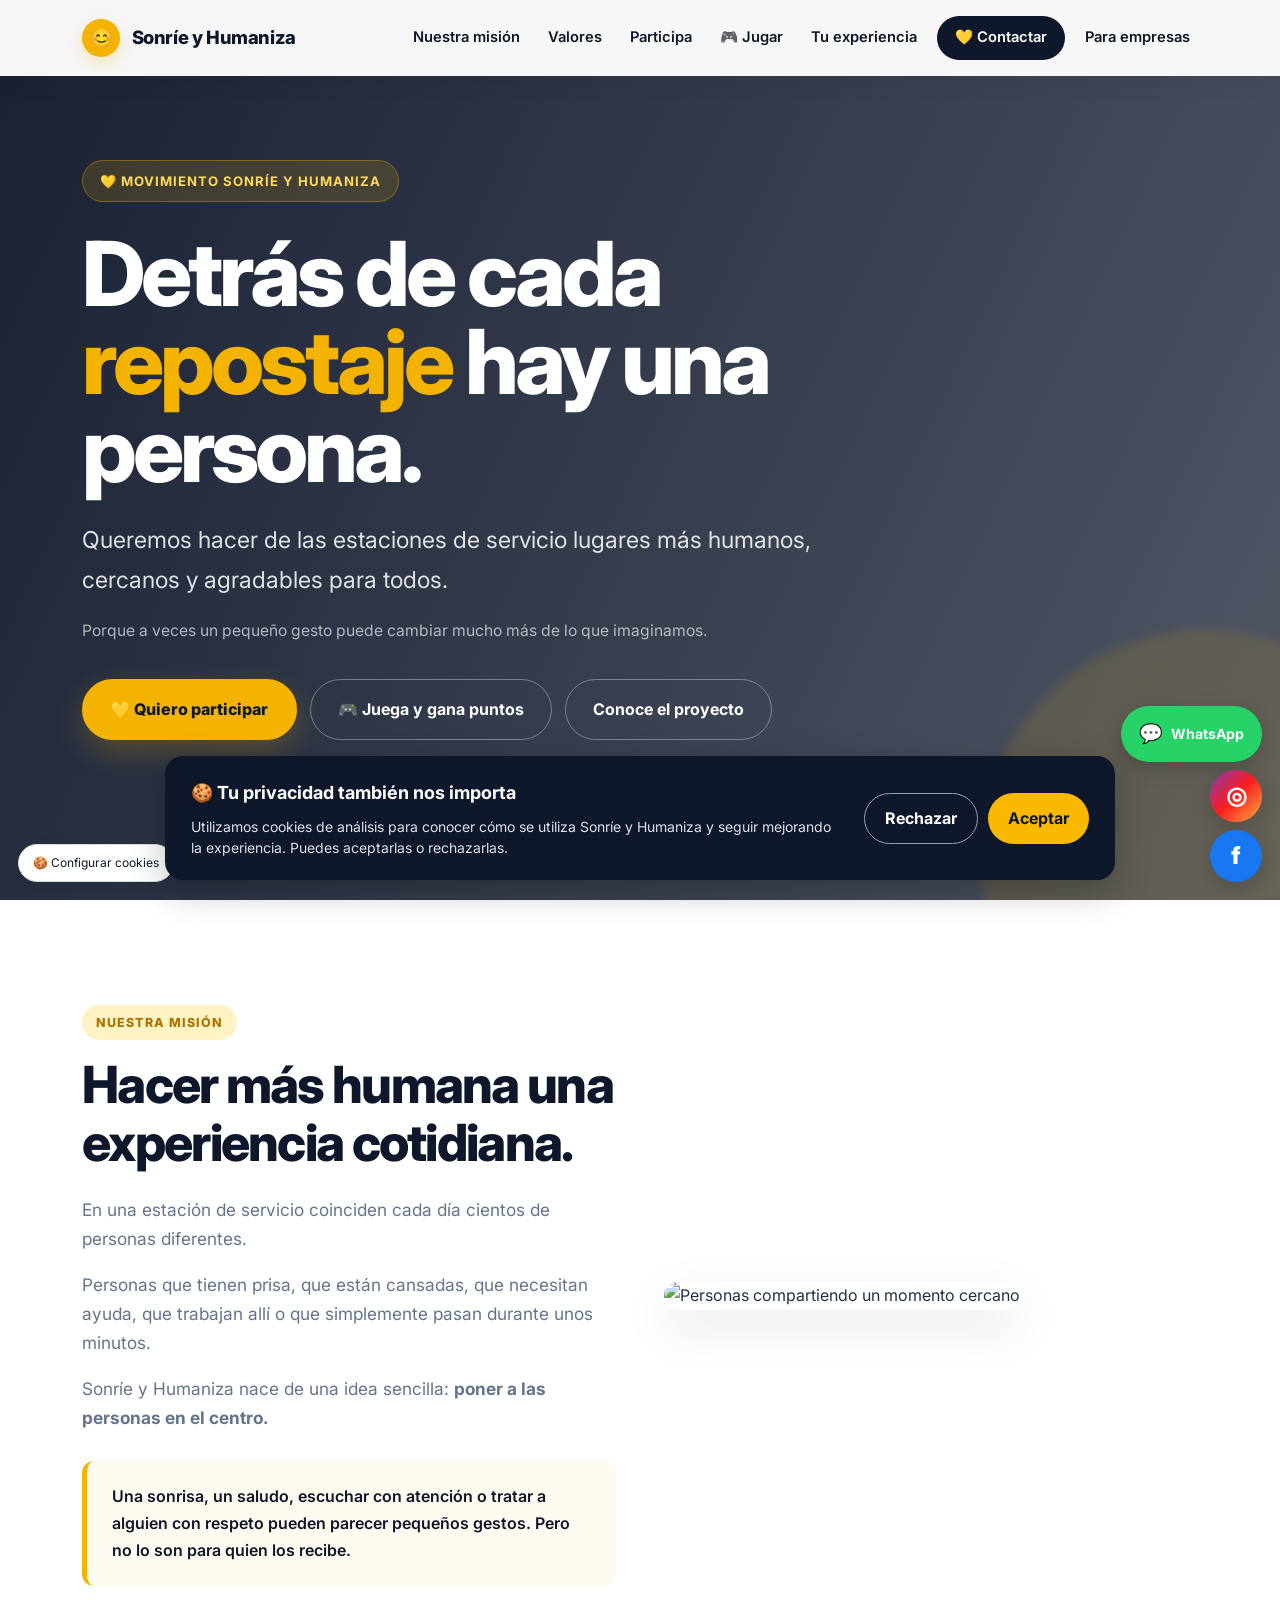
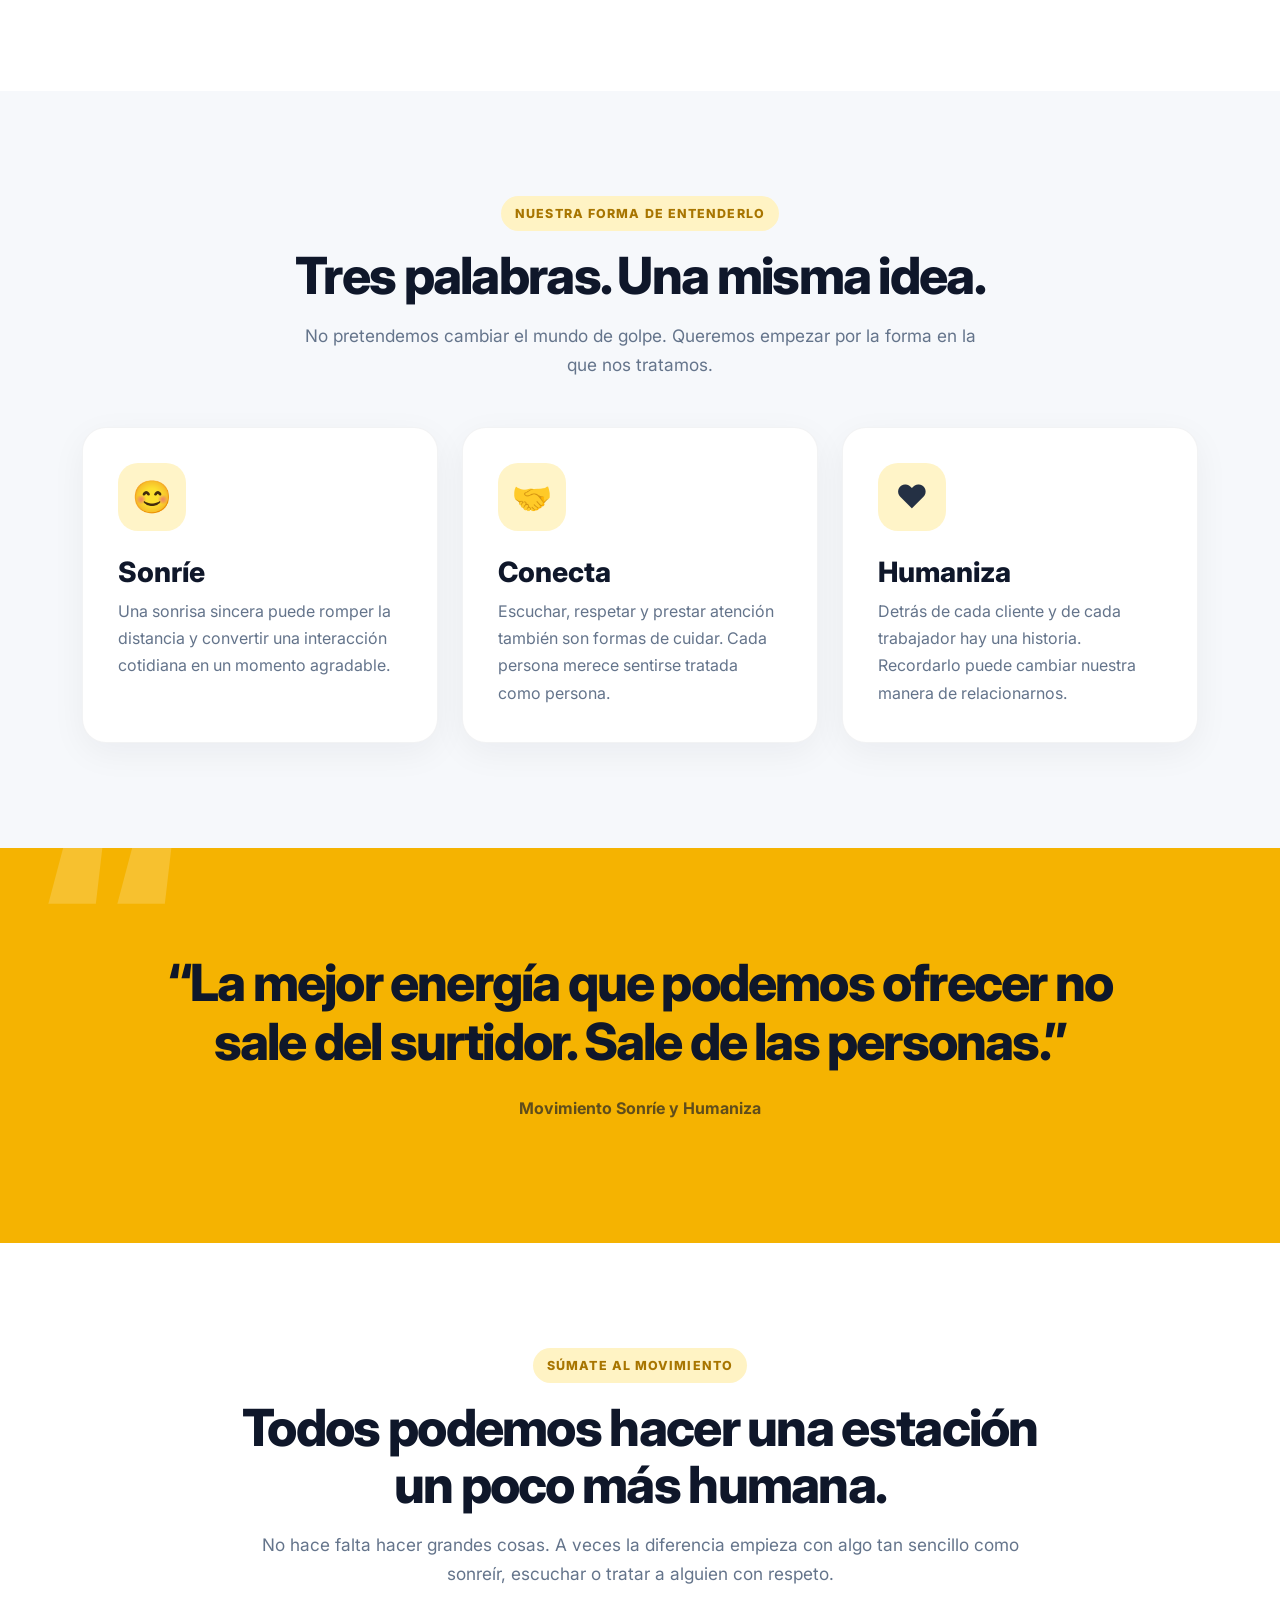
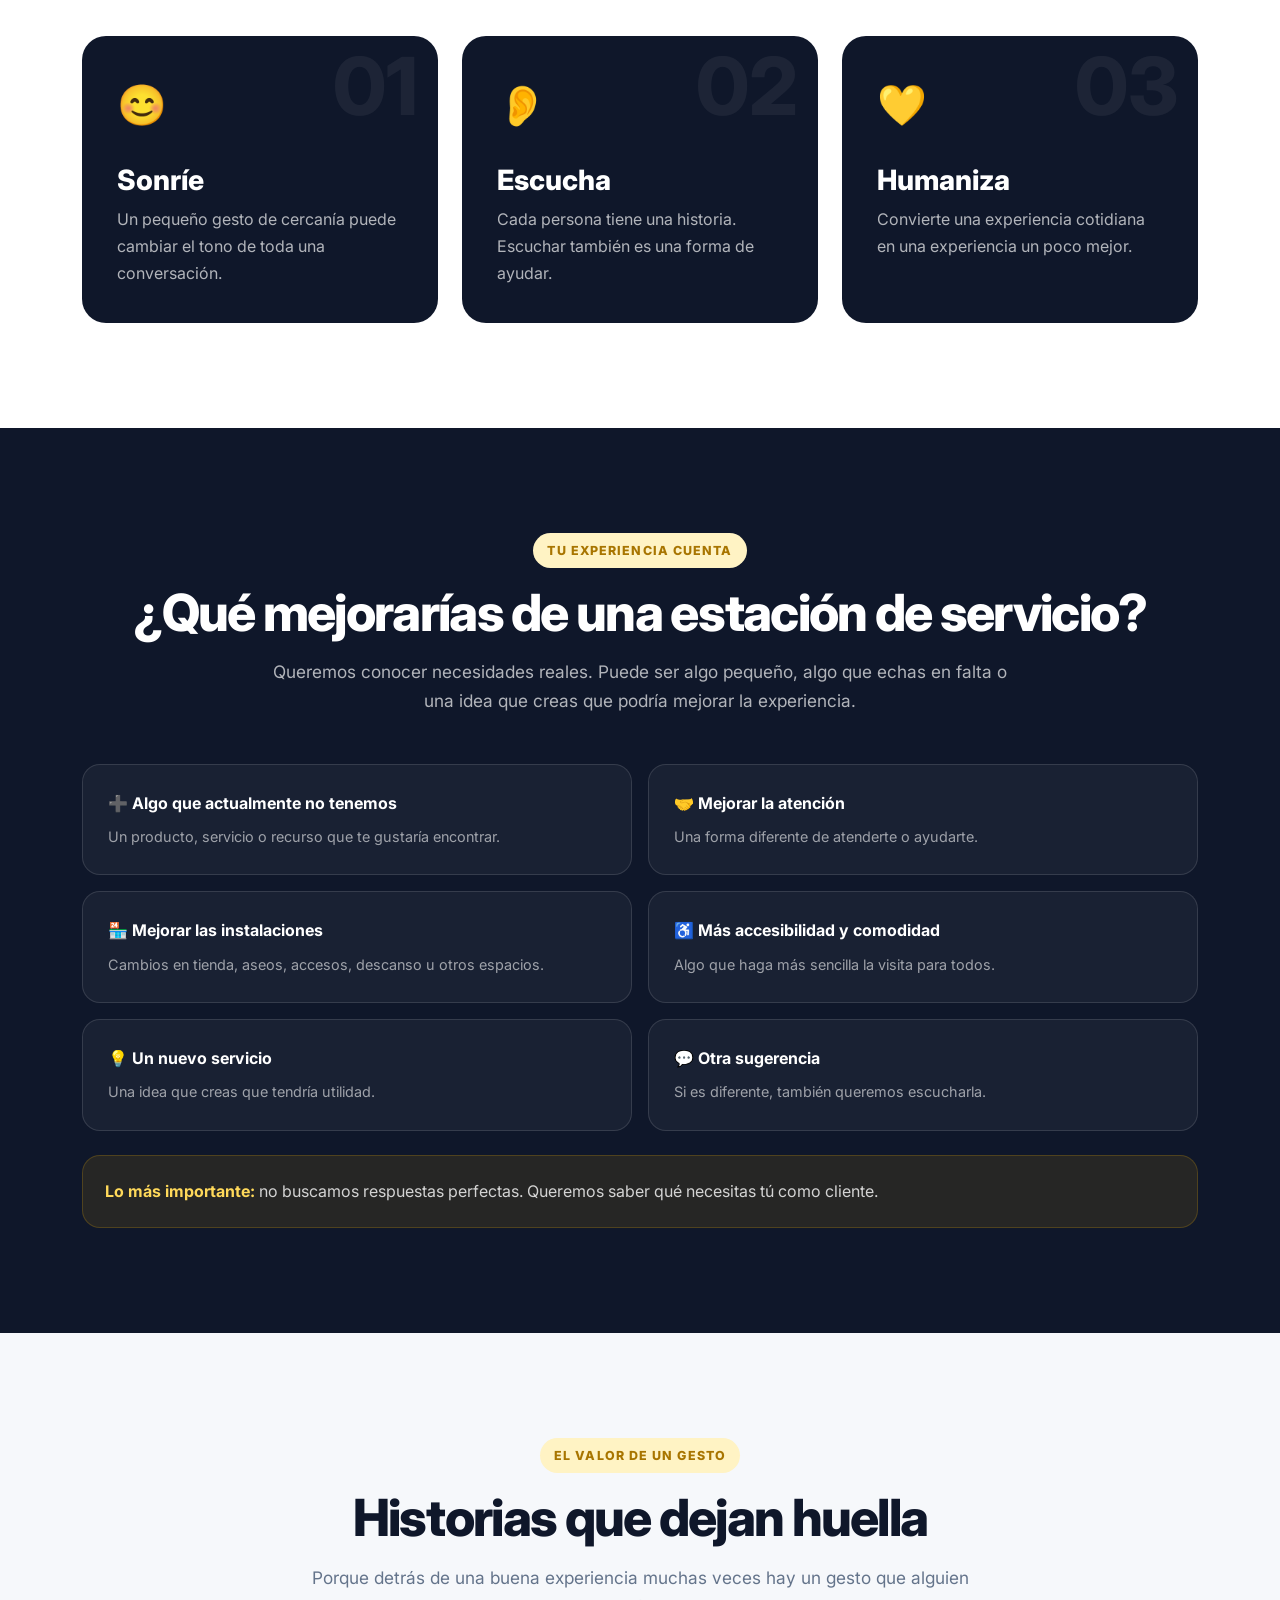
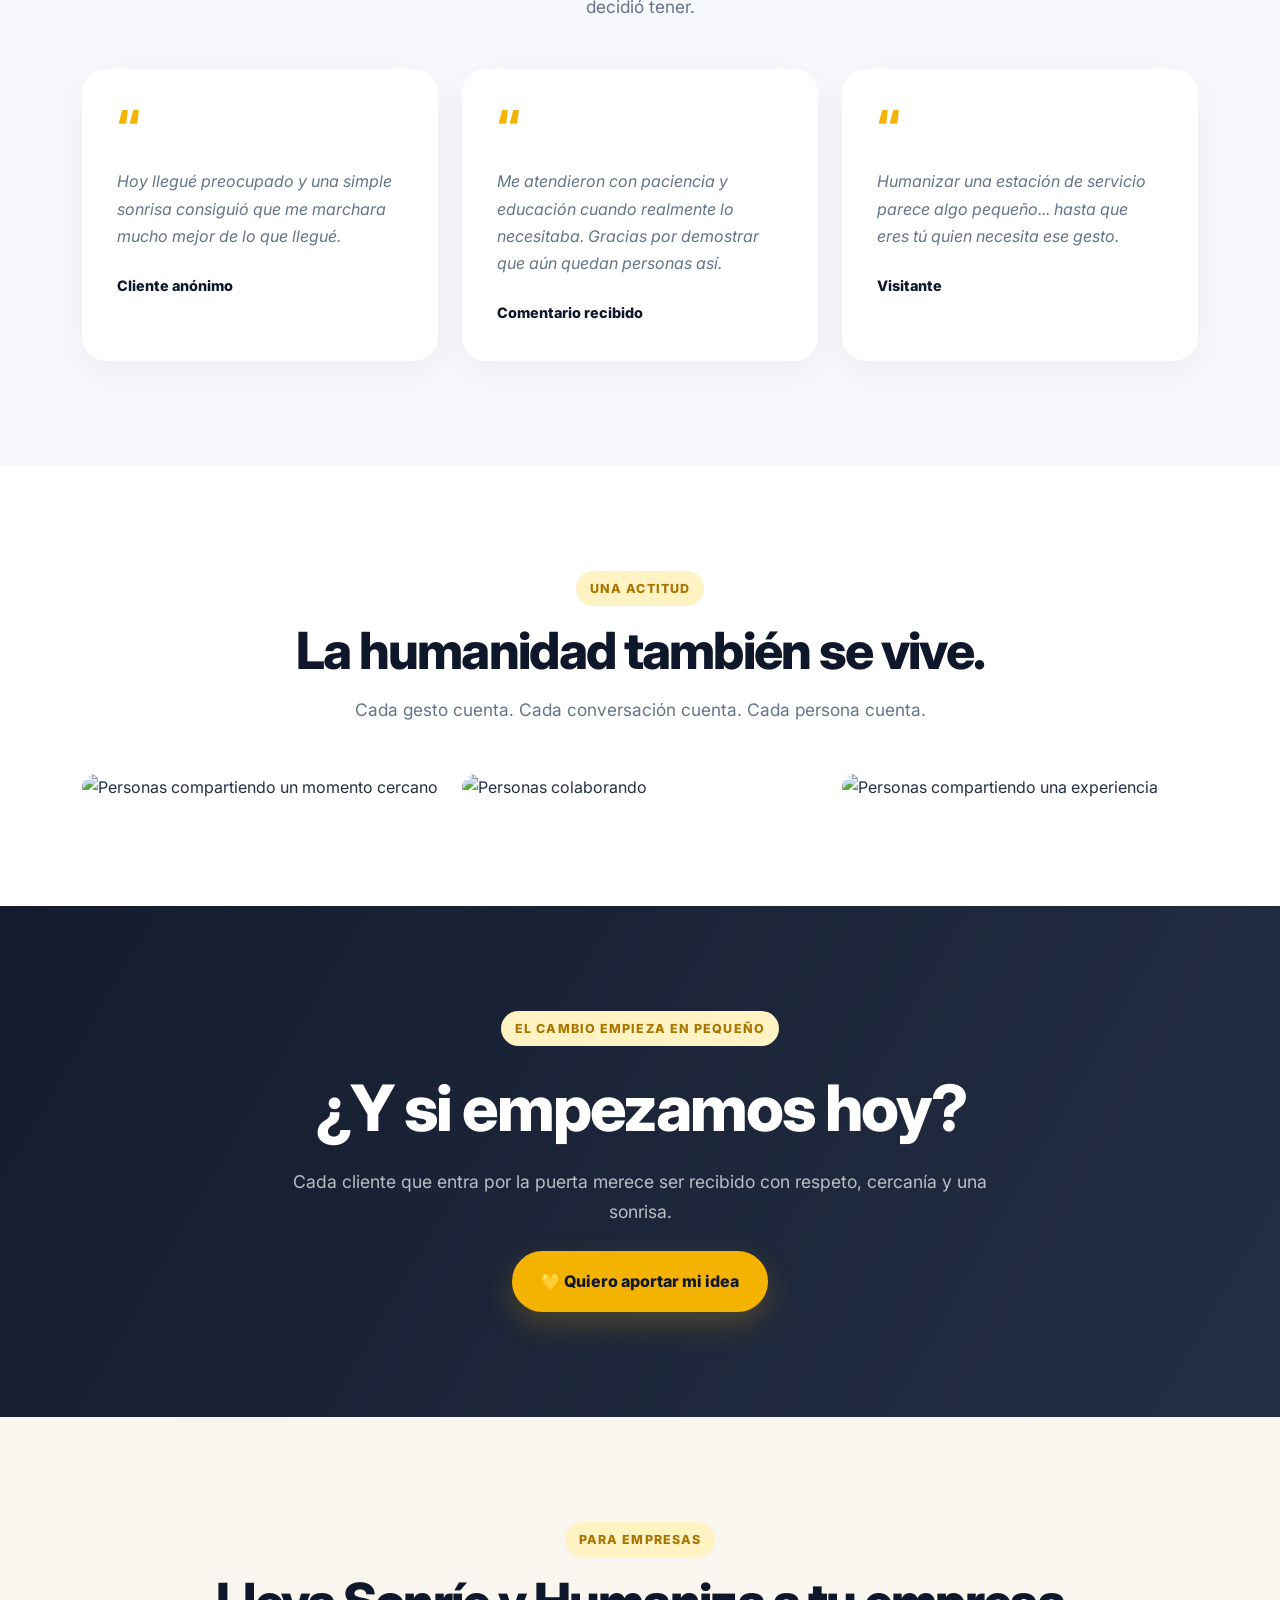
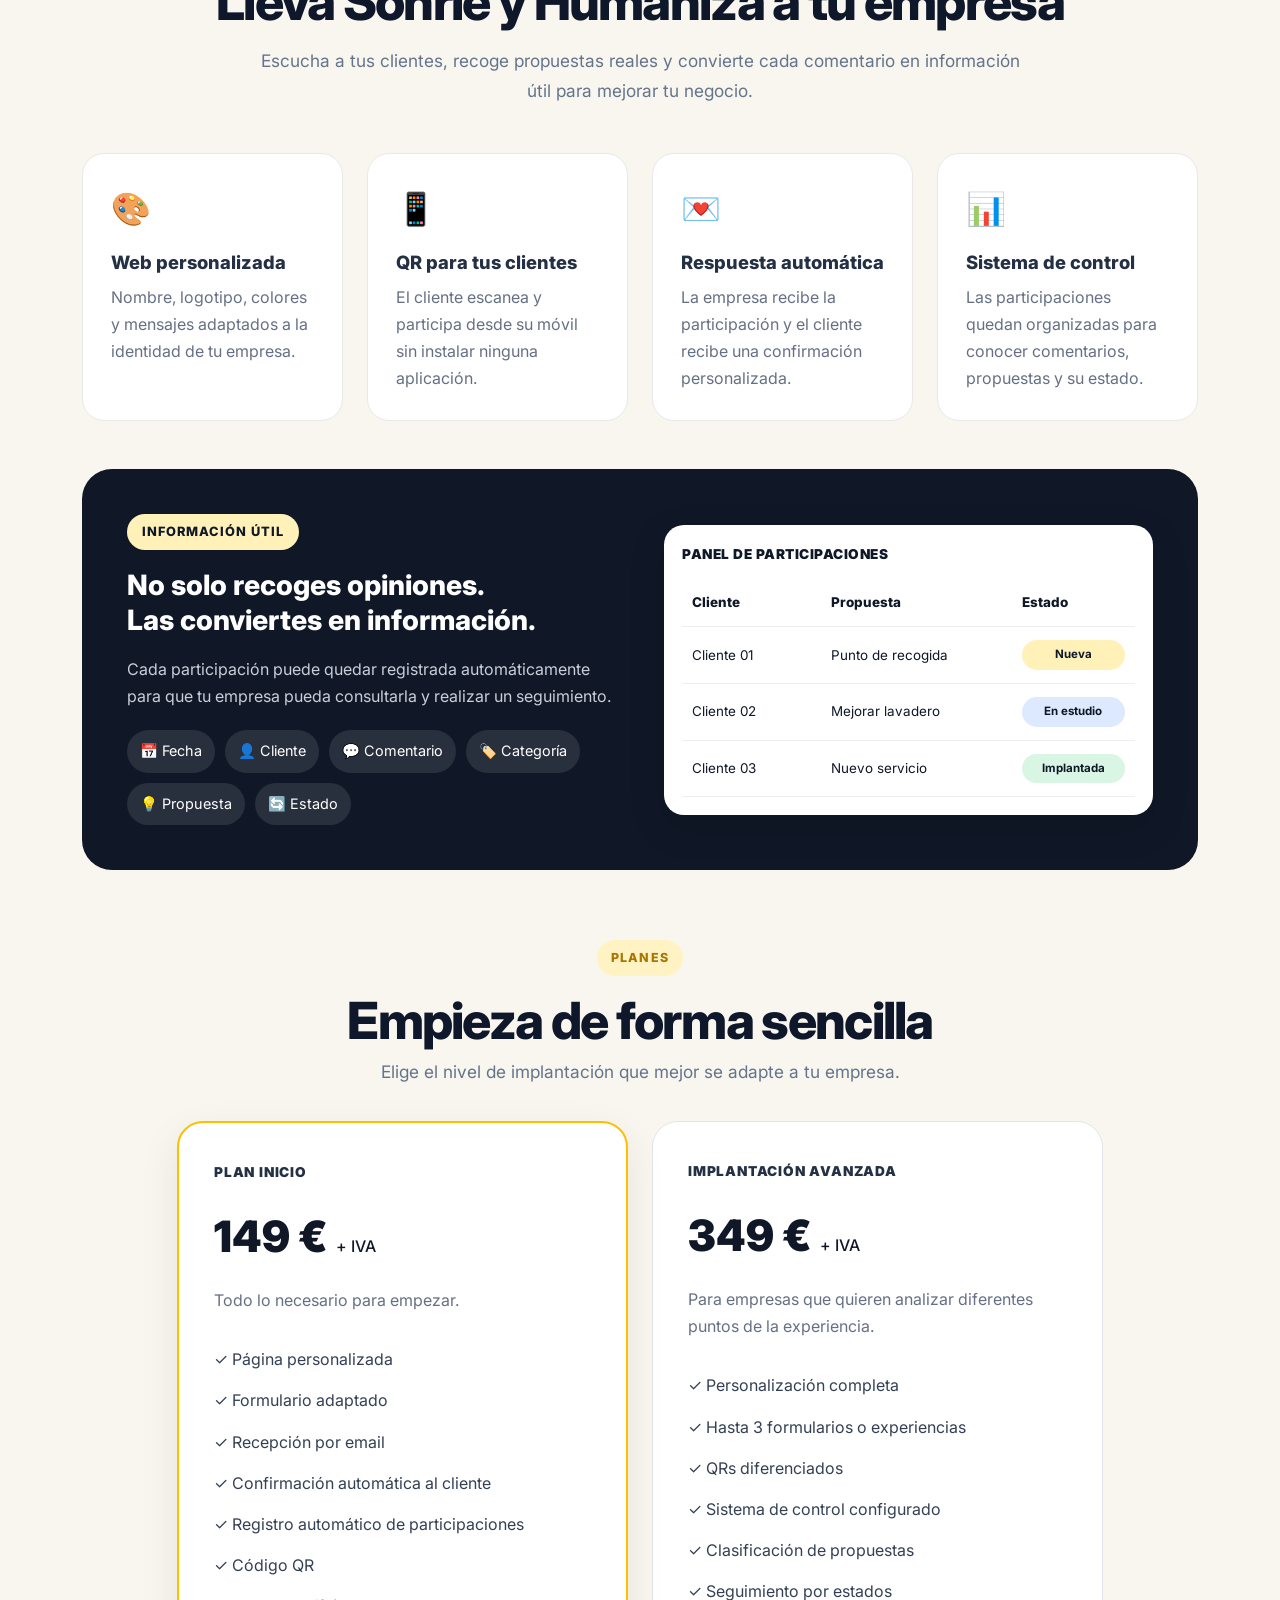
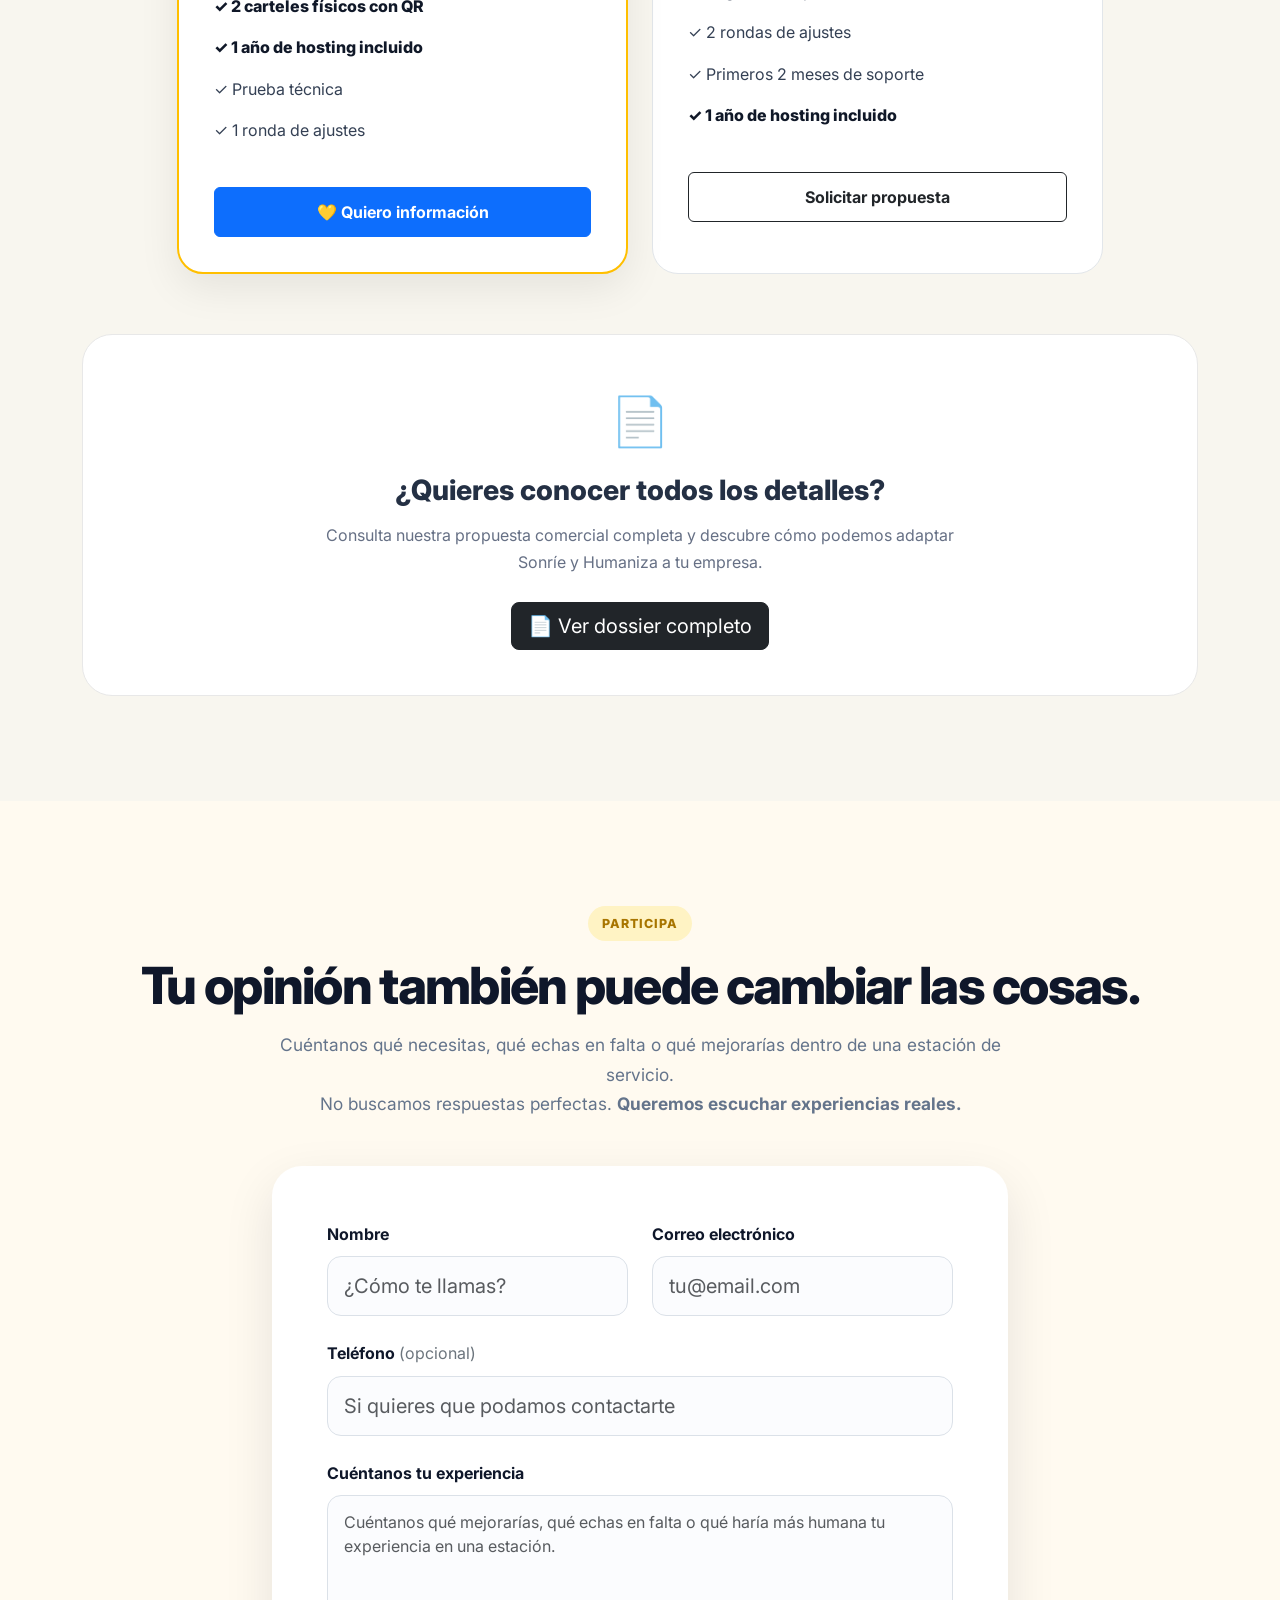
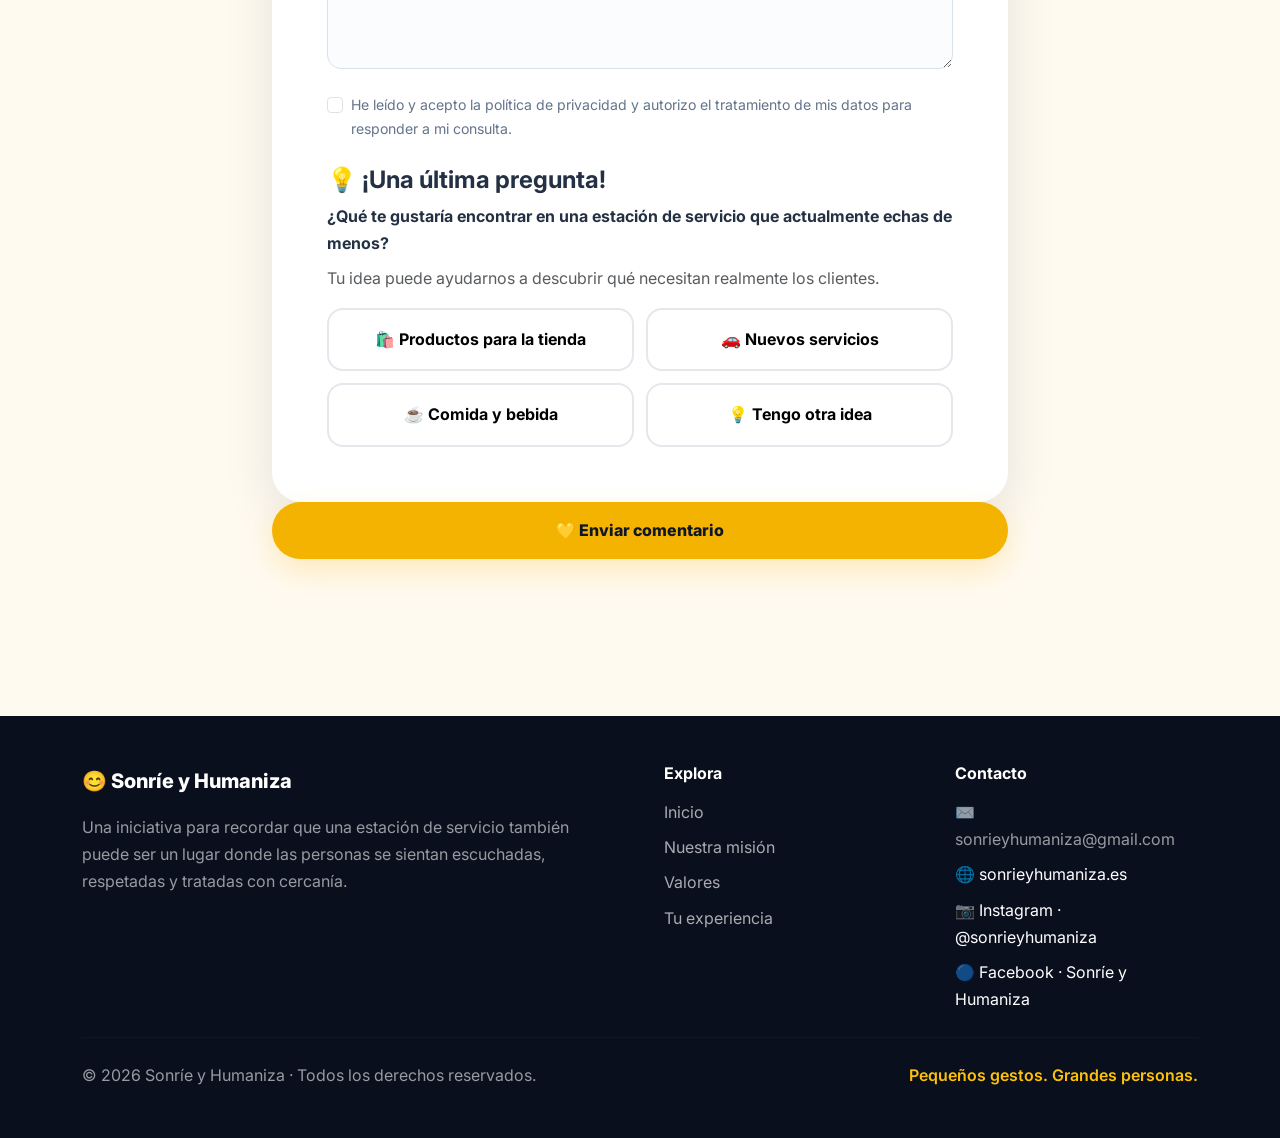
==== commit 34fa258f: "Añadir acceso a Sonríe Rewards desde la portada" ====
--- a/index.html
+++ b/index.html
@@ -839,7 +839,11 @@
                         Participa
                     </a>
                 </li>
-
+<li class="nav-item">
+    <a class="nav-link" href="juega.html">
+        🎮 Jugar
+    </a>
+</li>
                 <li class="nav-item">
                     <a class="nav-link" href="#ideas">
                         Tu experiencia
@@ -899,7 +903,9 @@
                 <a href="#contacto" class="btn-humaniza">
                     💛 Quiero participar
                 </a>
-
+<a href="juega.html" class="btn-outline-humaniza">
+    🎮 Juega y gana puntos
+</a>
                 <a href="#mision" class="btn-outline-humaniza">
                     Conoce el proyecto
                 </a>
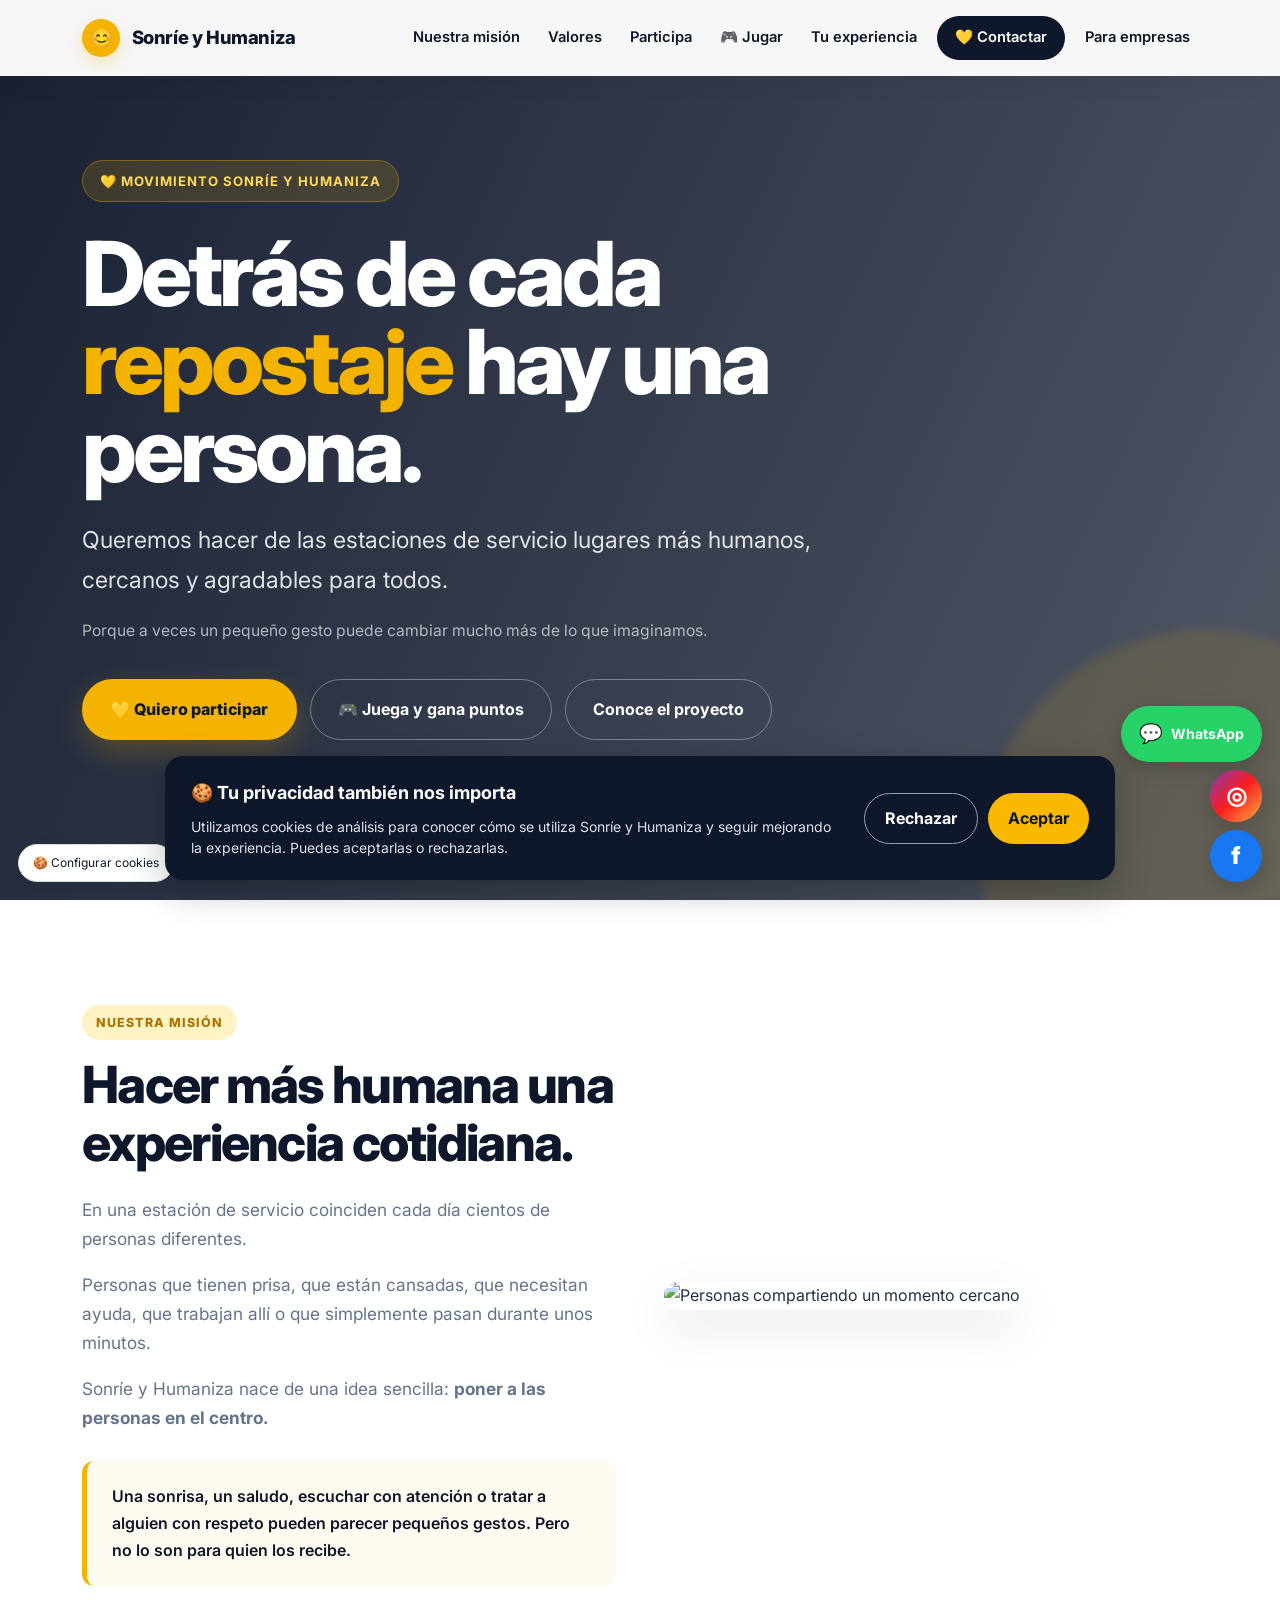
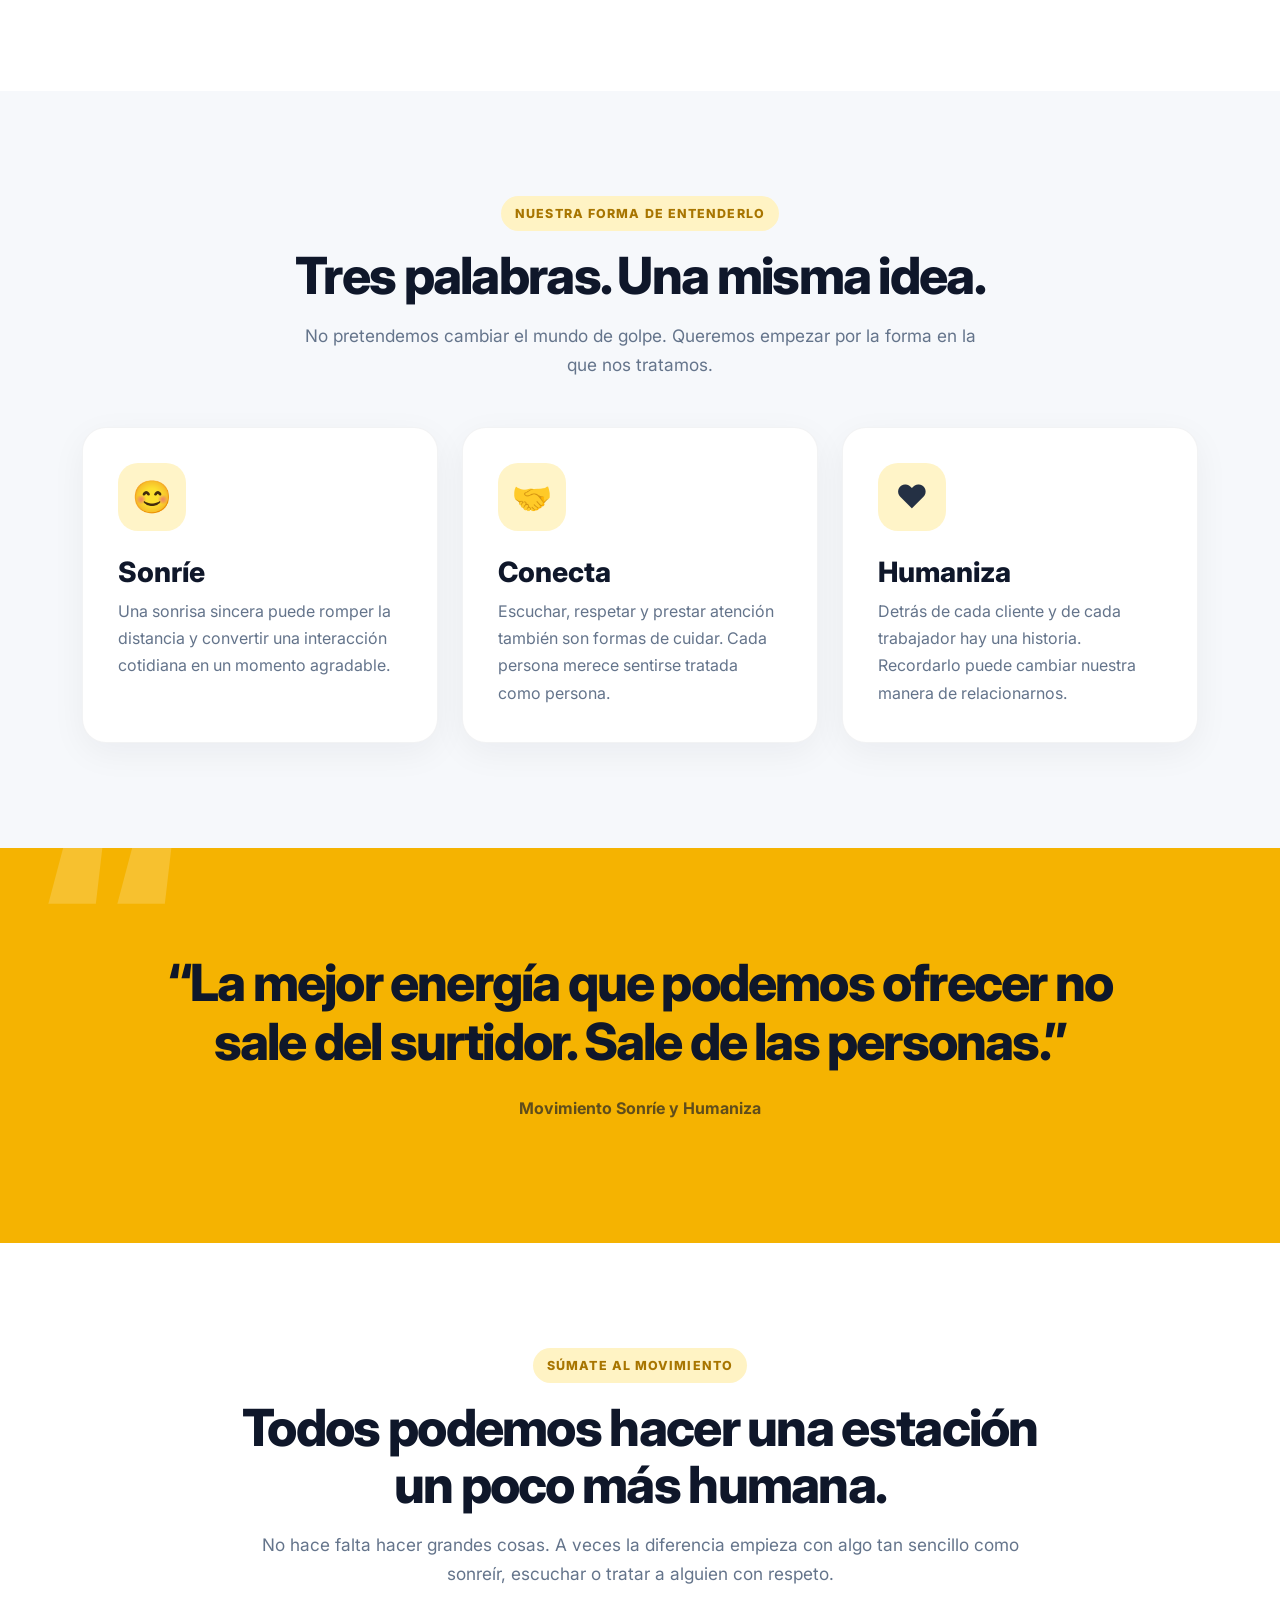
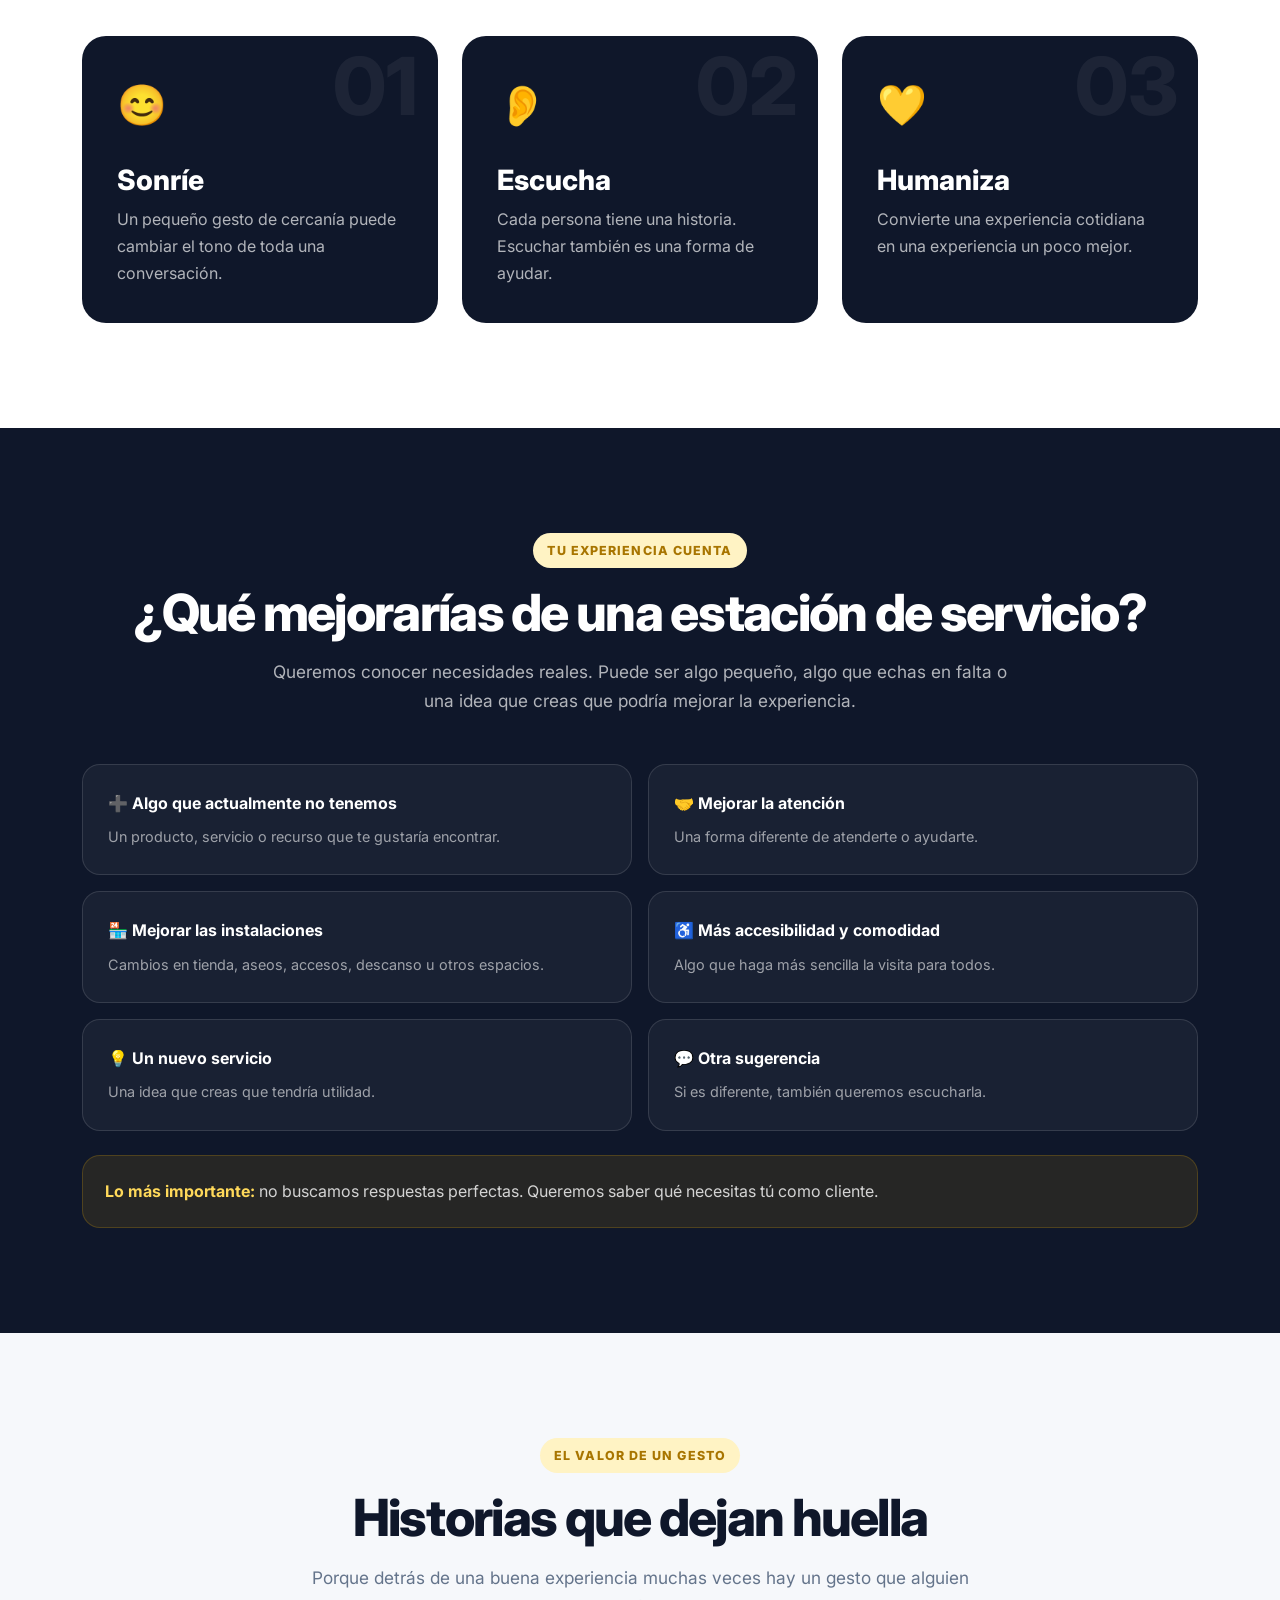
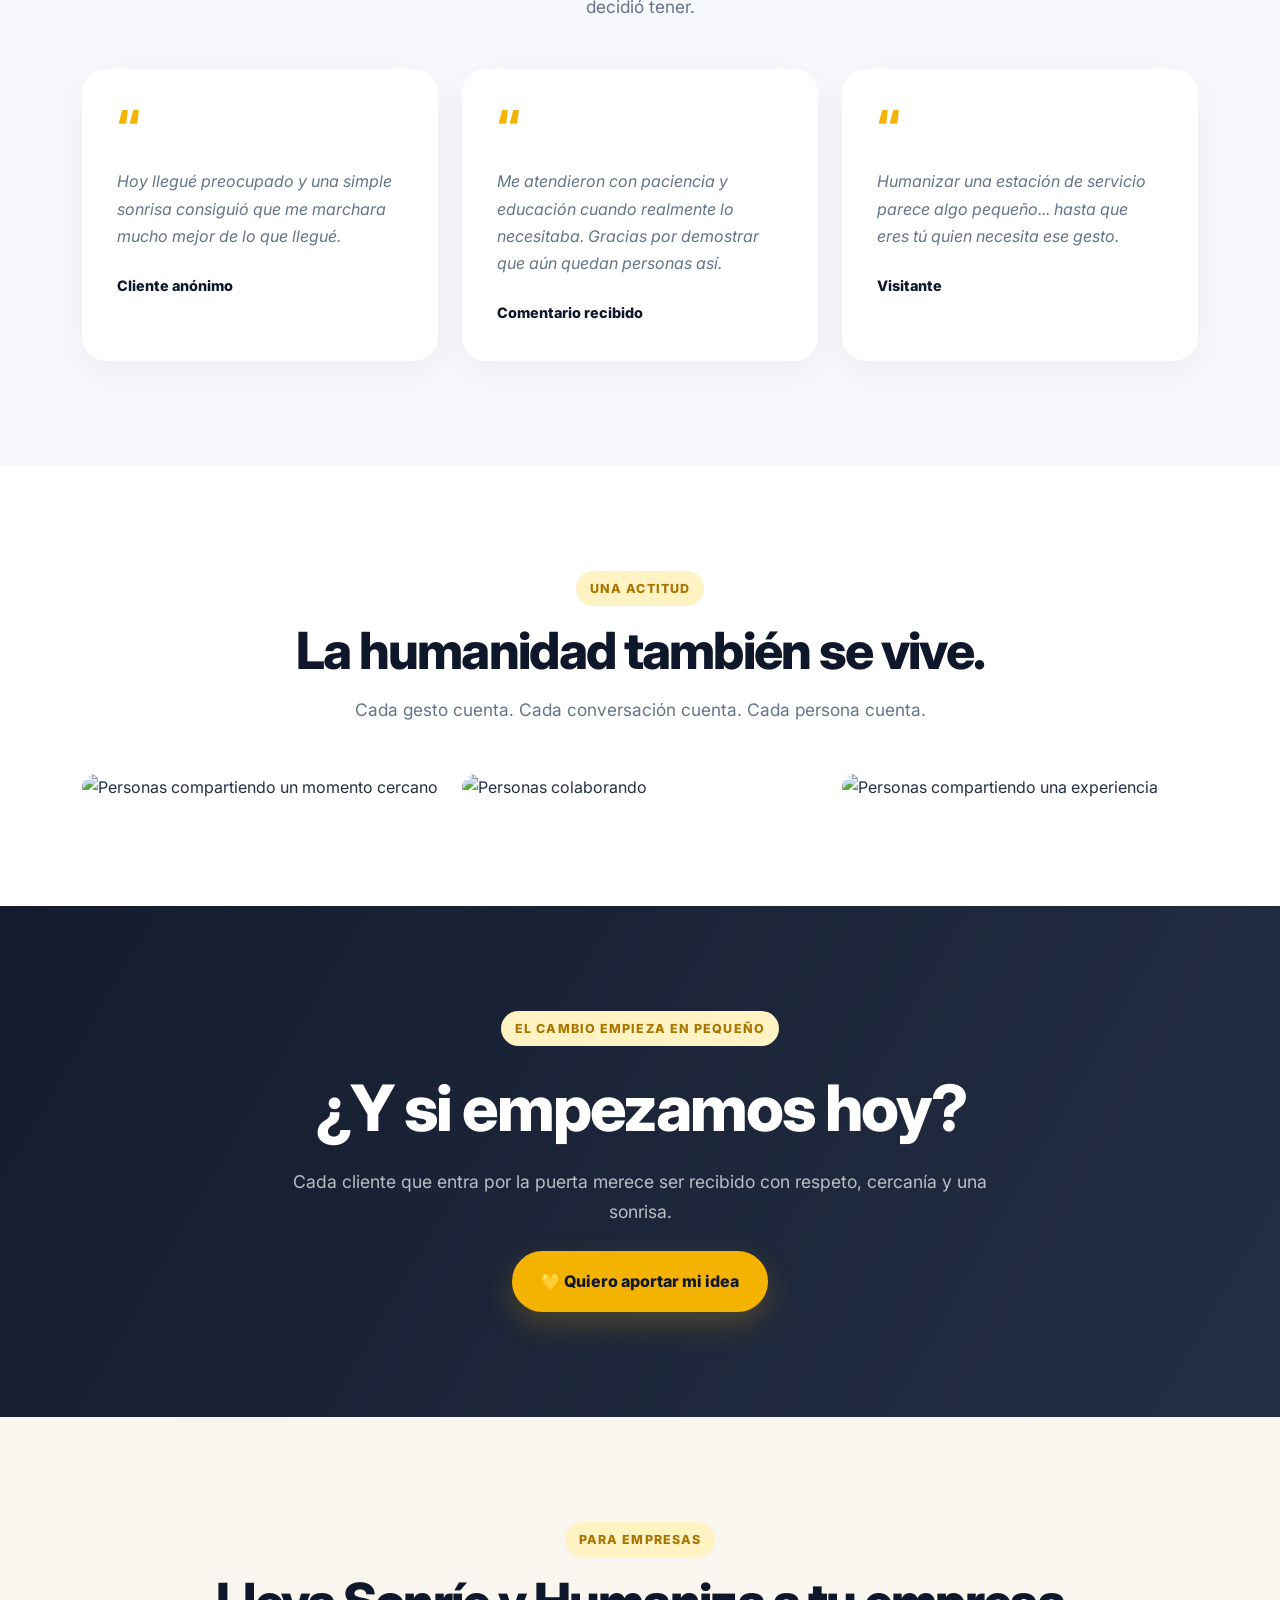
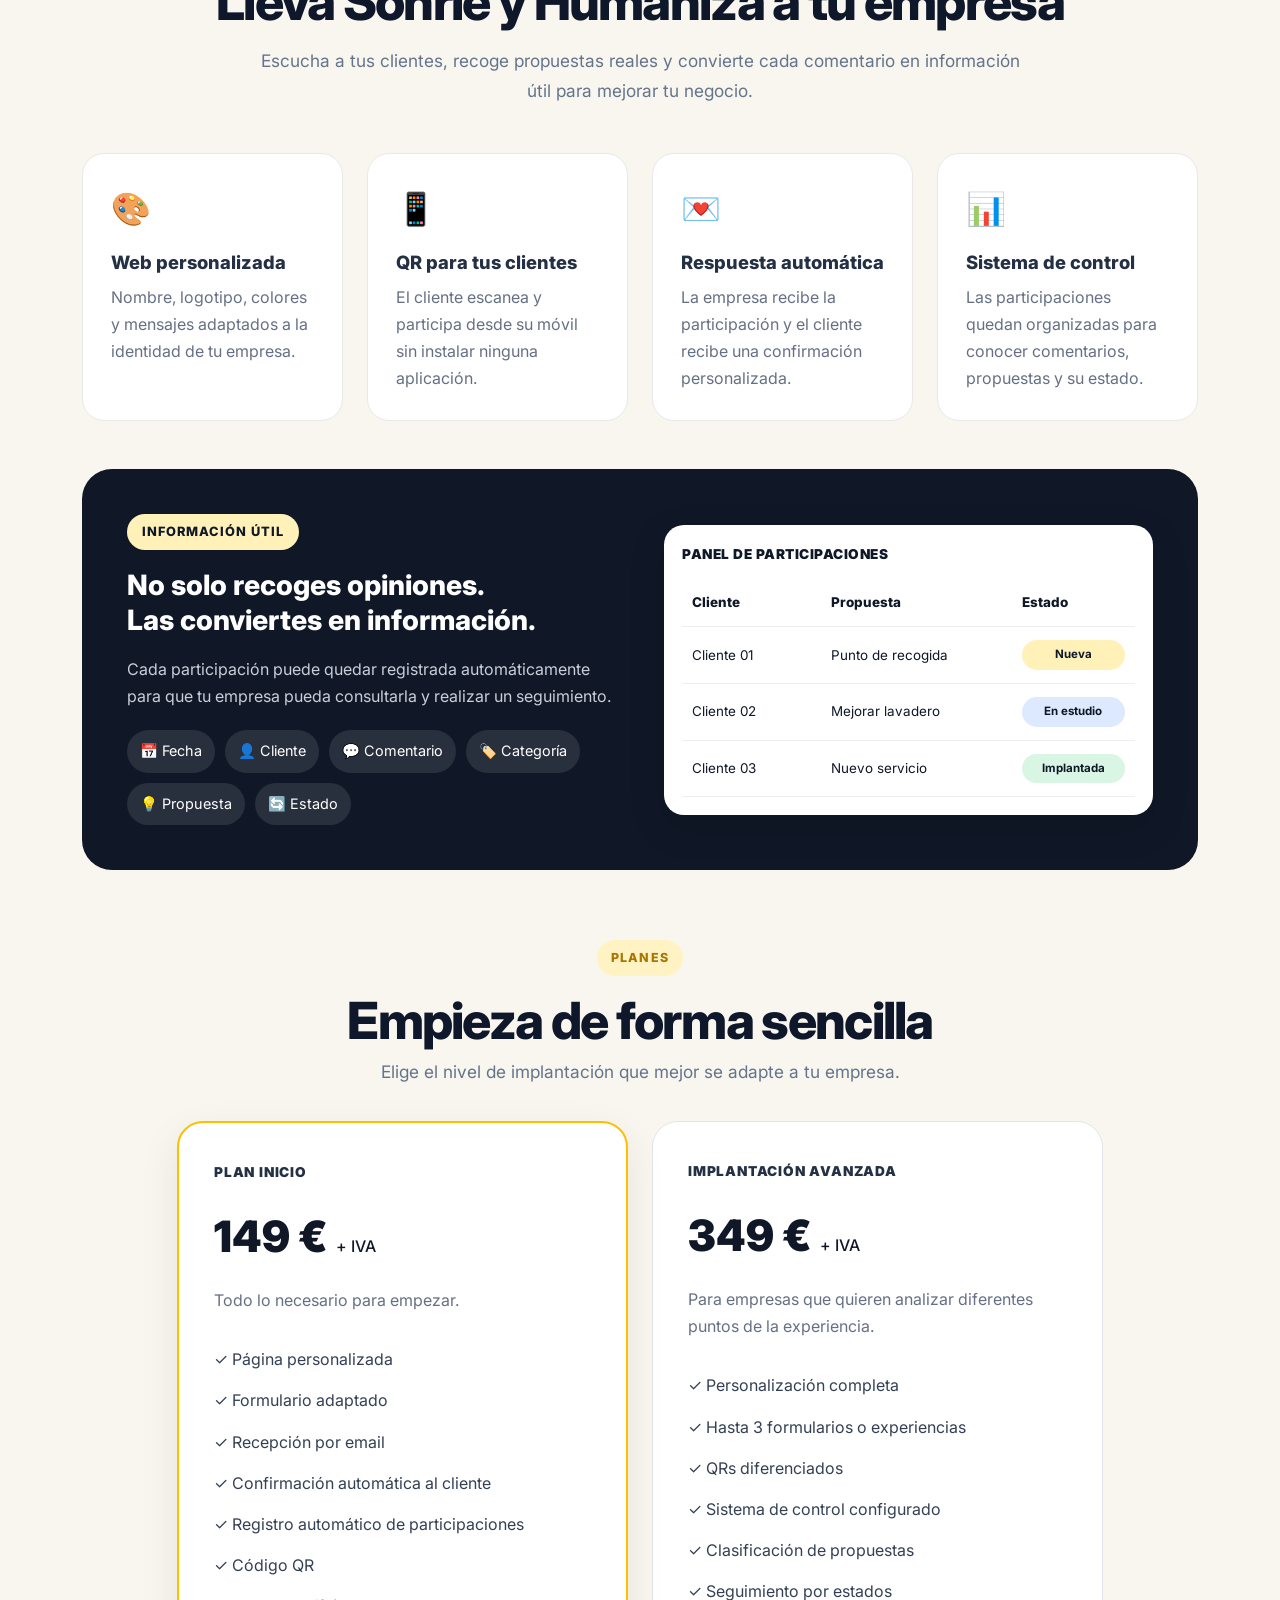
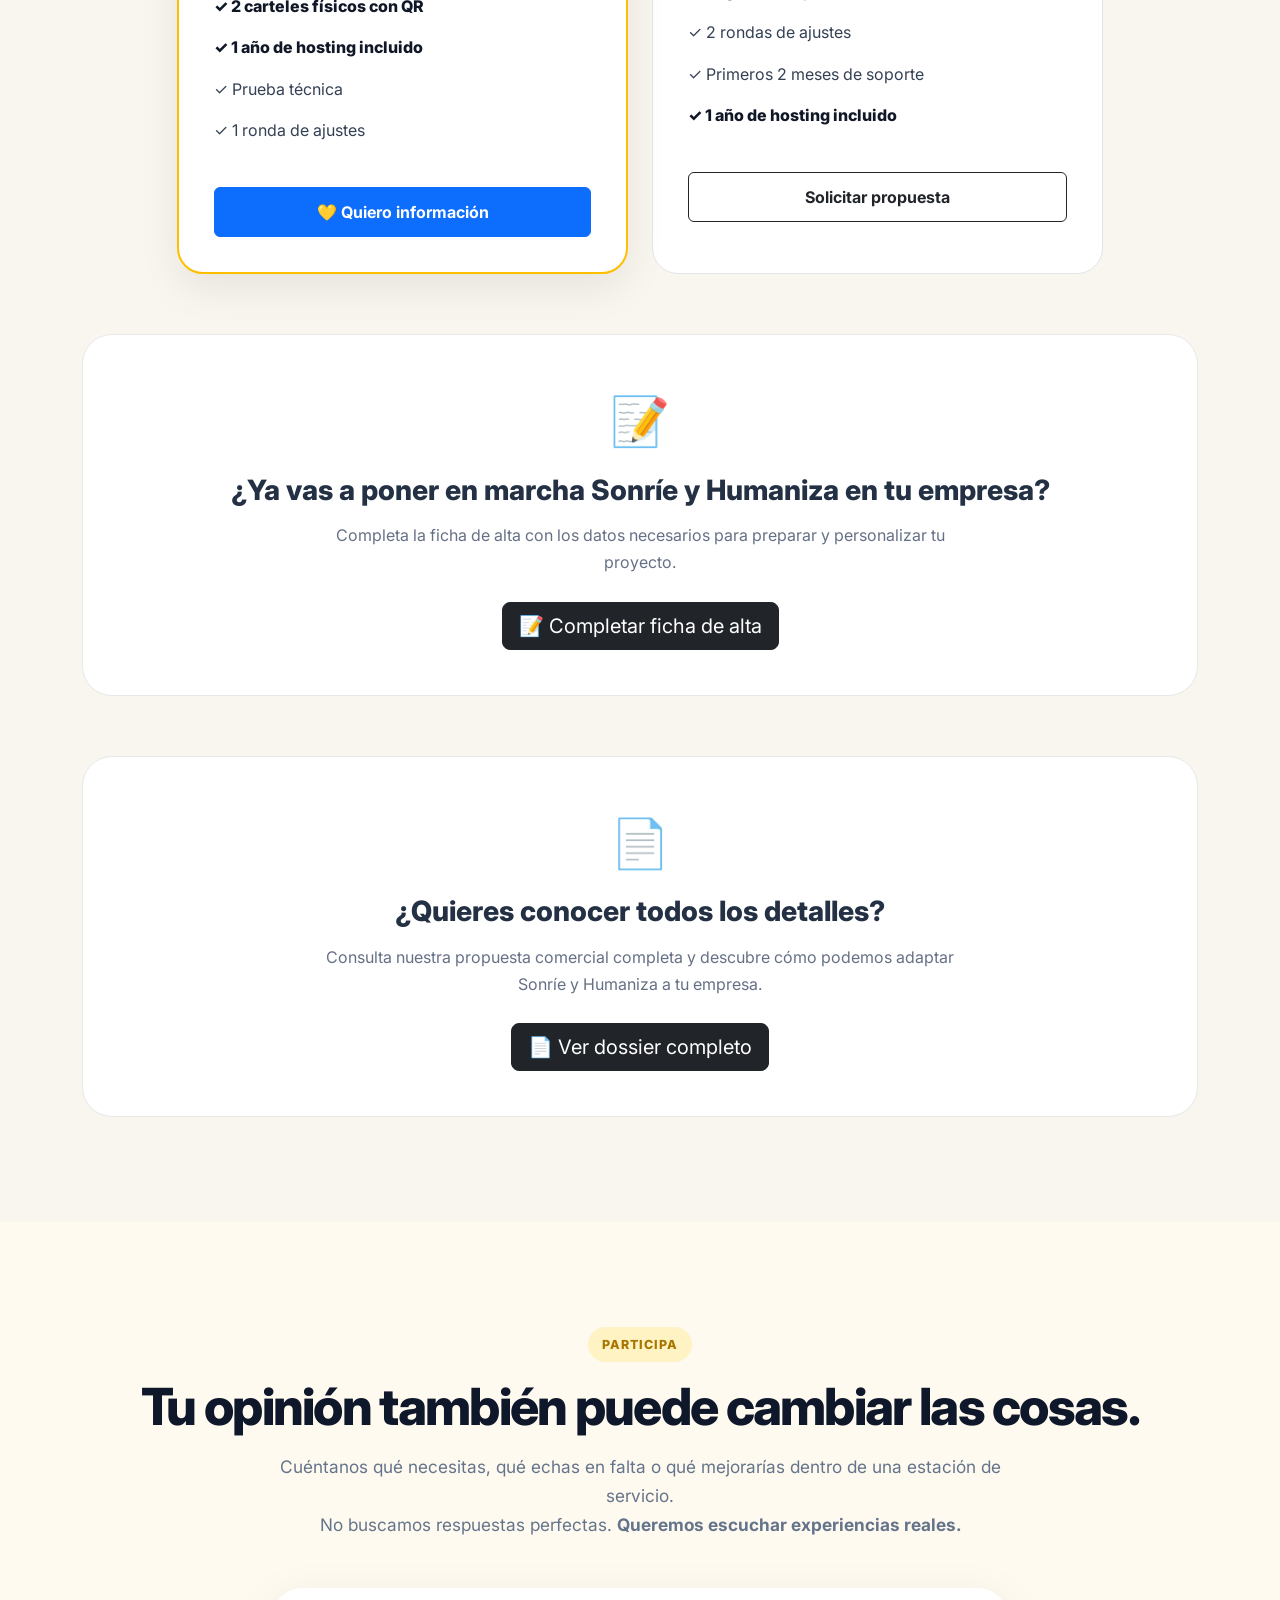
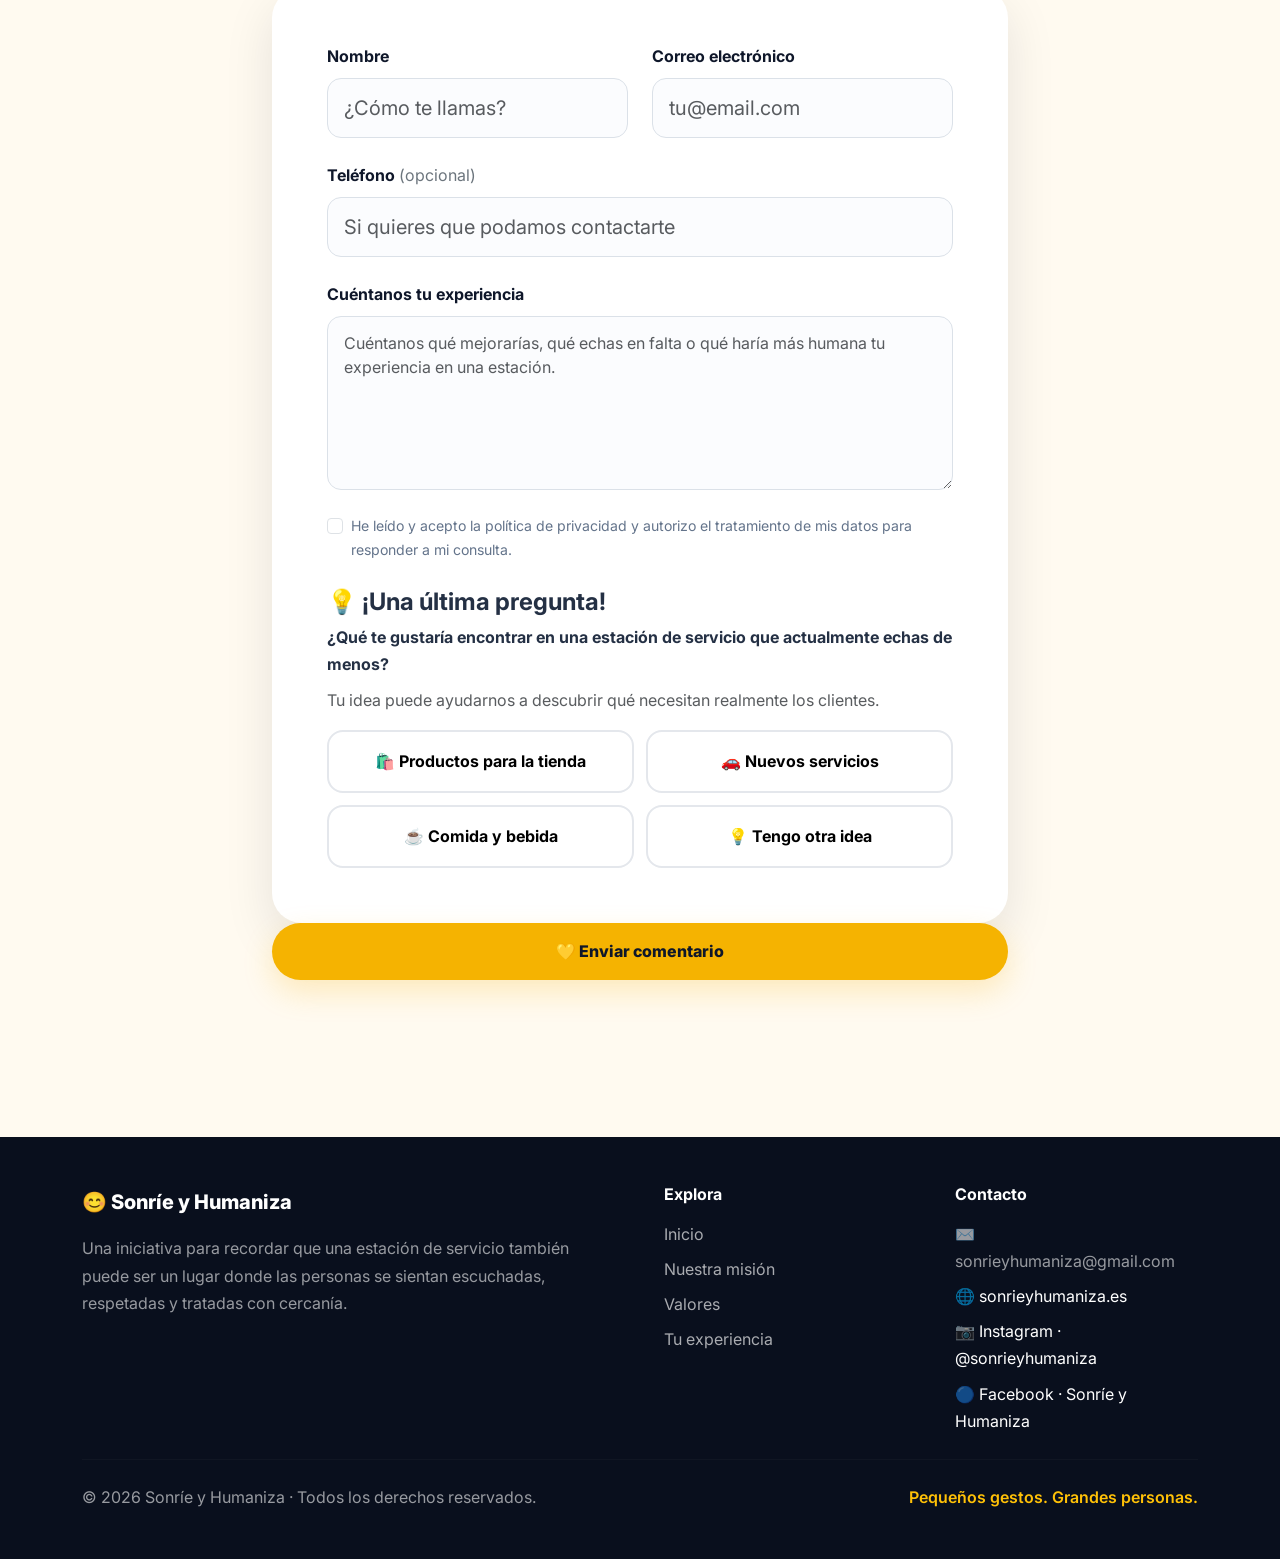
==== commit 3b345476: "Añadir acceso a ficha de alta de empresa Added a section for company registration with a call to act" ====
--- a/index.html
+++ b/index.html
@@ -1916,7 +1916,31 @@
 
         </div>
 
-
+<!-- FICHA DE ALTA EMPRESA -->
+
+<div class="dossier-box text-center">
+
+    <div class="dossier-icon">
+        📝
+    </div>
+
+    <h3>
+        ¿Ya vas a poner en marcha Sonríe y Humaniza en tu empresa?
+    </h3>
+
+    <p>
+        Completa la ficha de alta con los datos necesarios para preparar
+        y personalizar tu proyecto.
+    </p>
+
+    <a href="alta-empresa.html"
+       class="btn btn-dark btn-lg">
+
+        📝 Completar ficha de alta
+
+    </a>
+
+</div>
         <!-- DOSSIER -->
 
         <div class="dossier-box text-center">
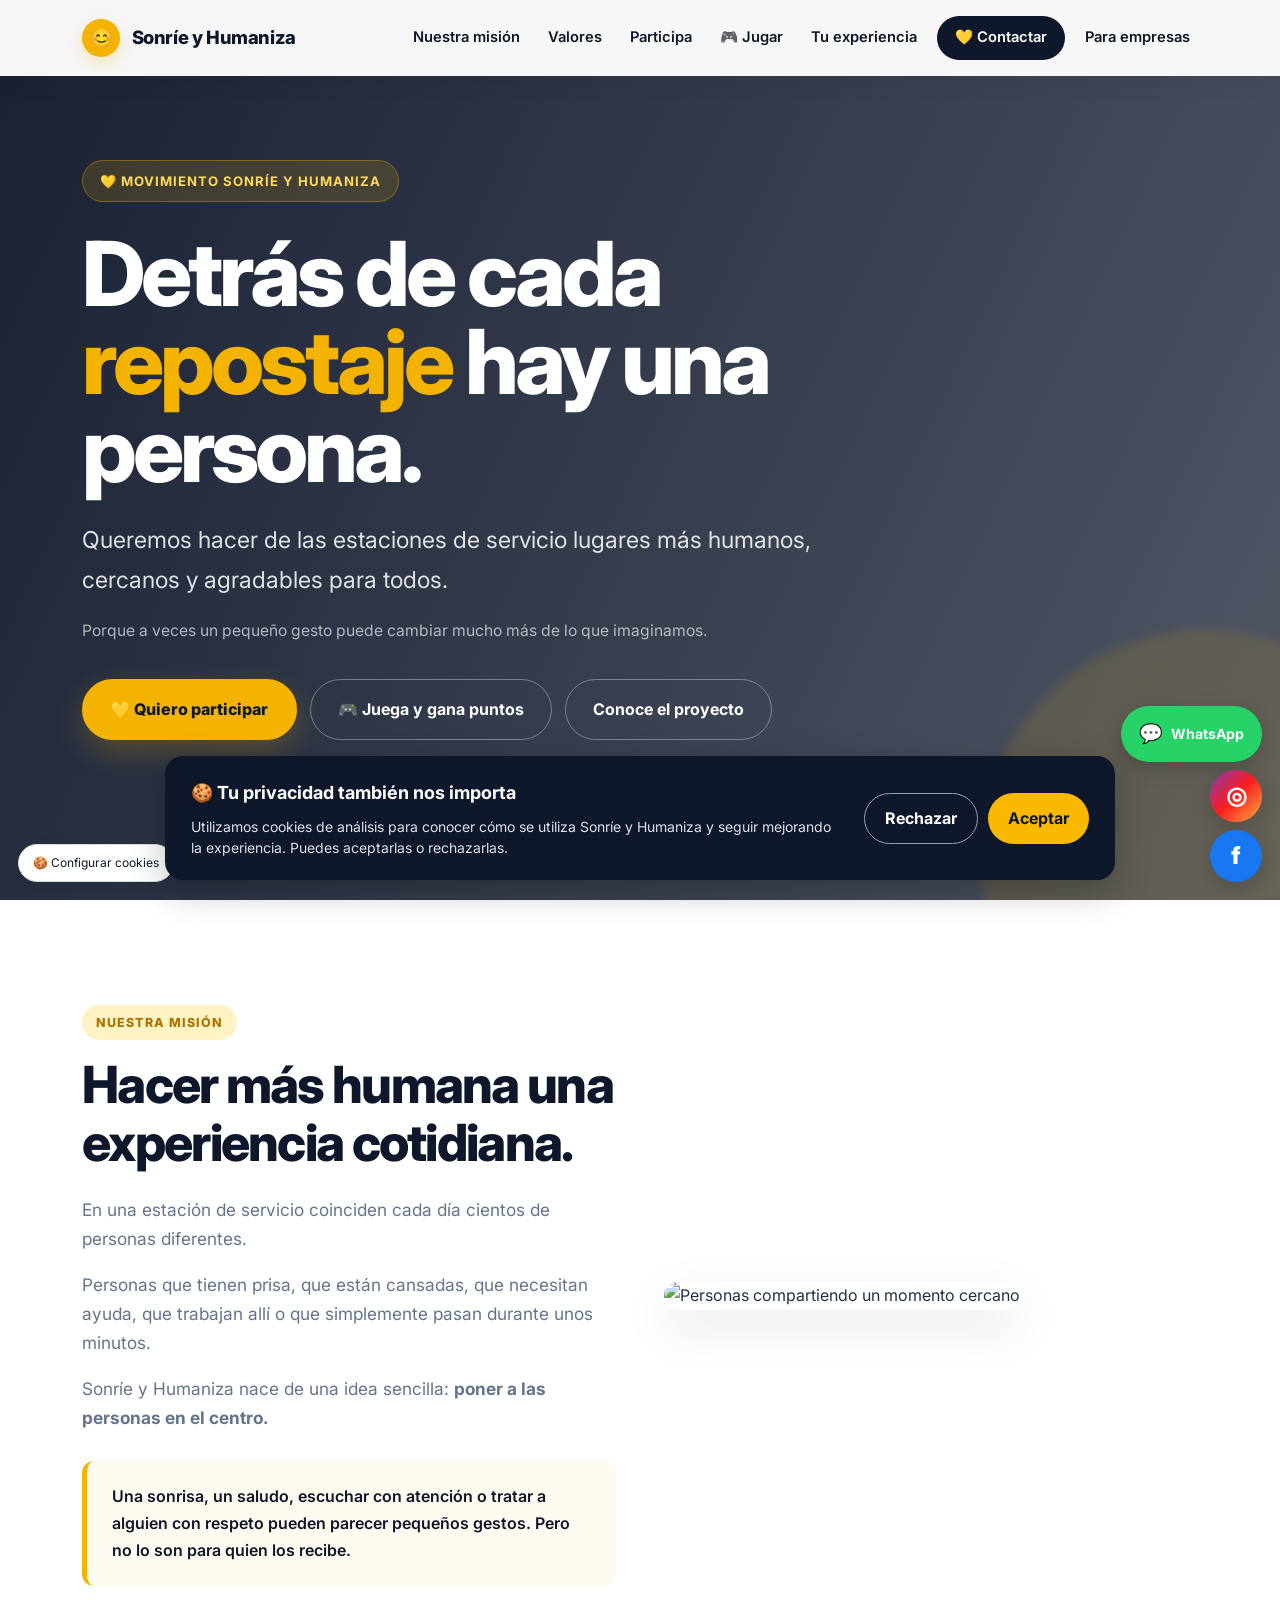
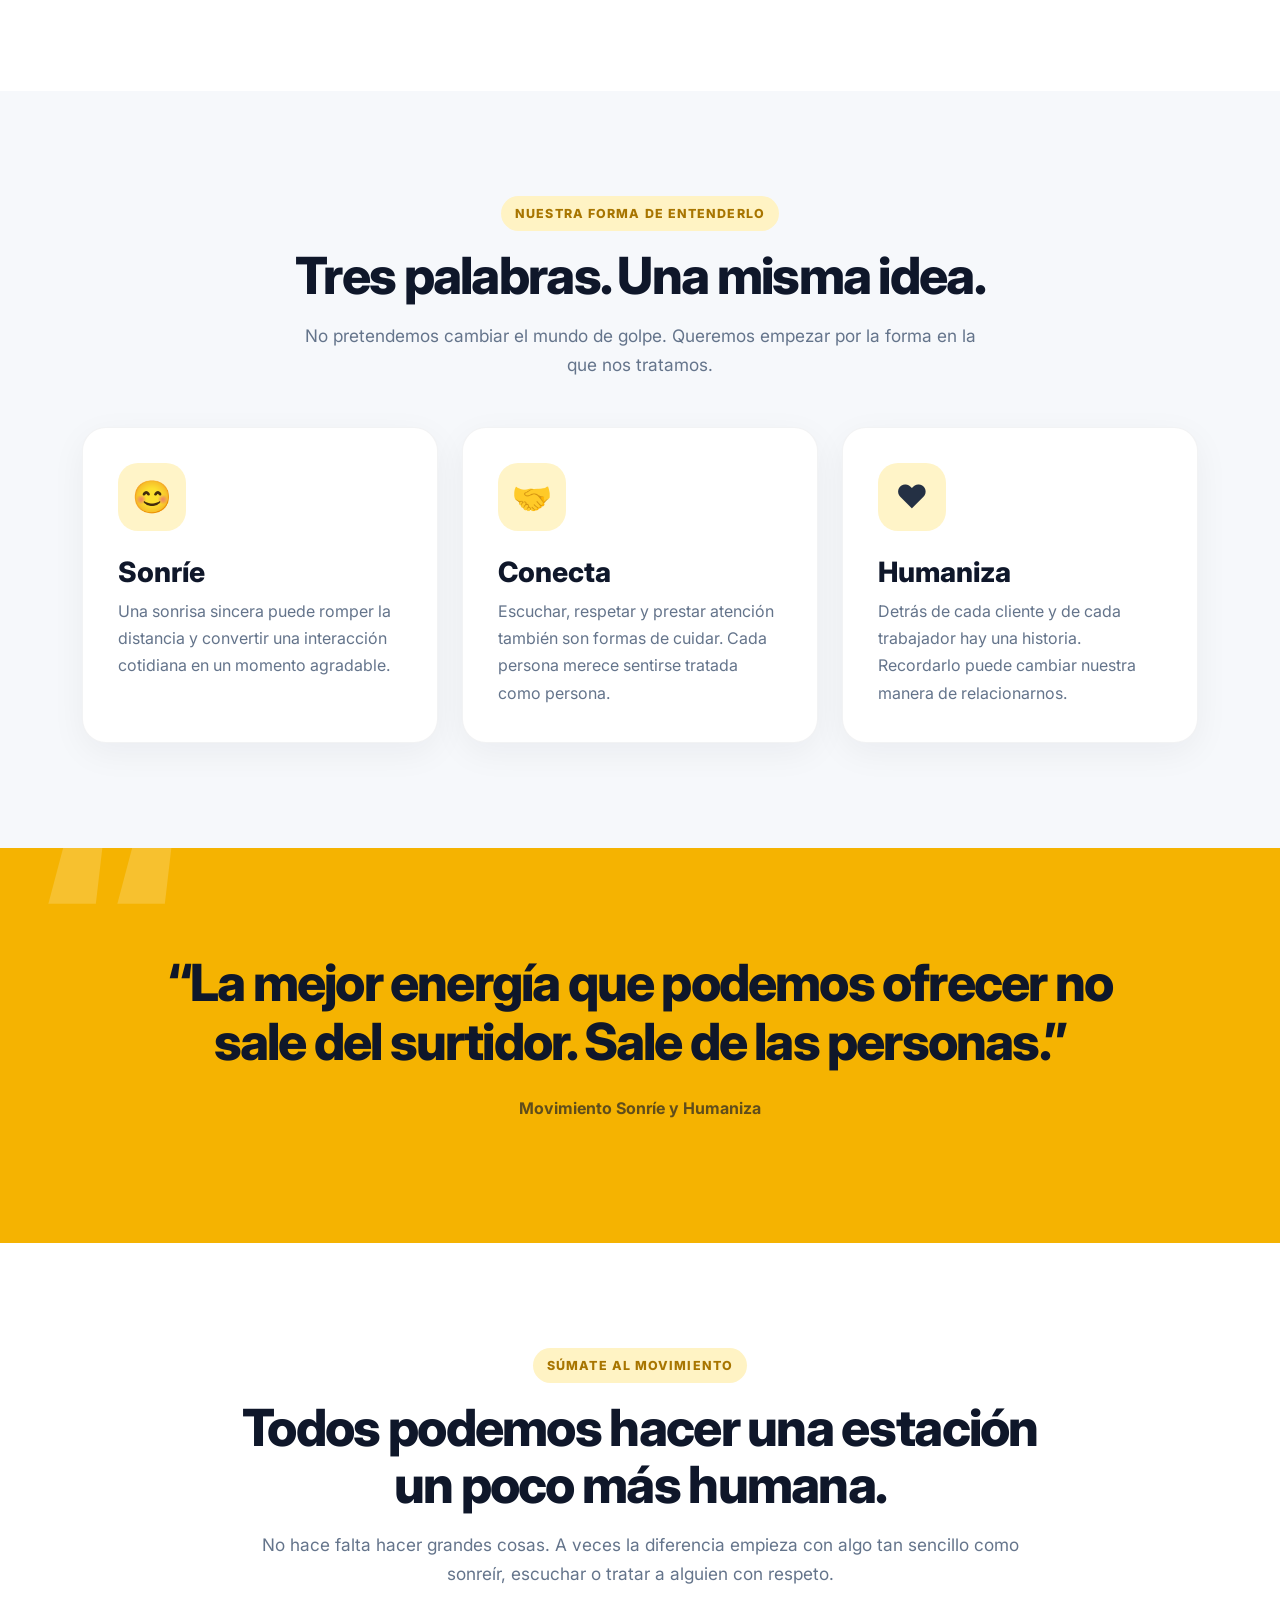
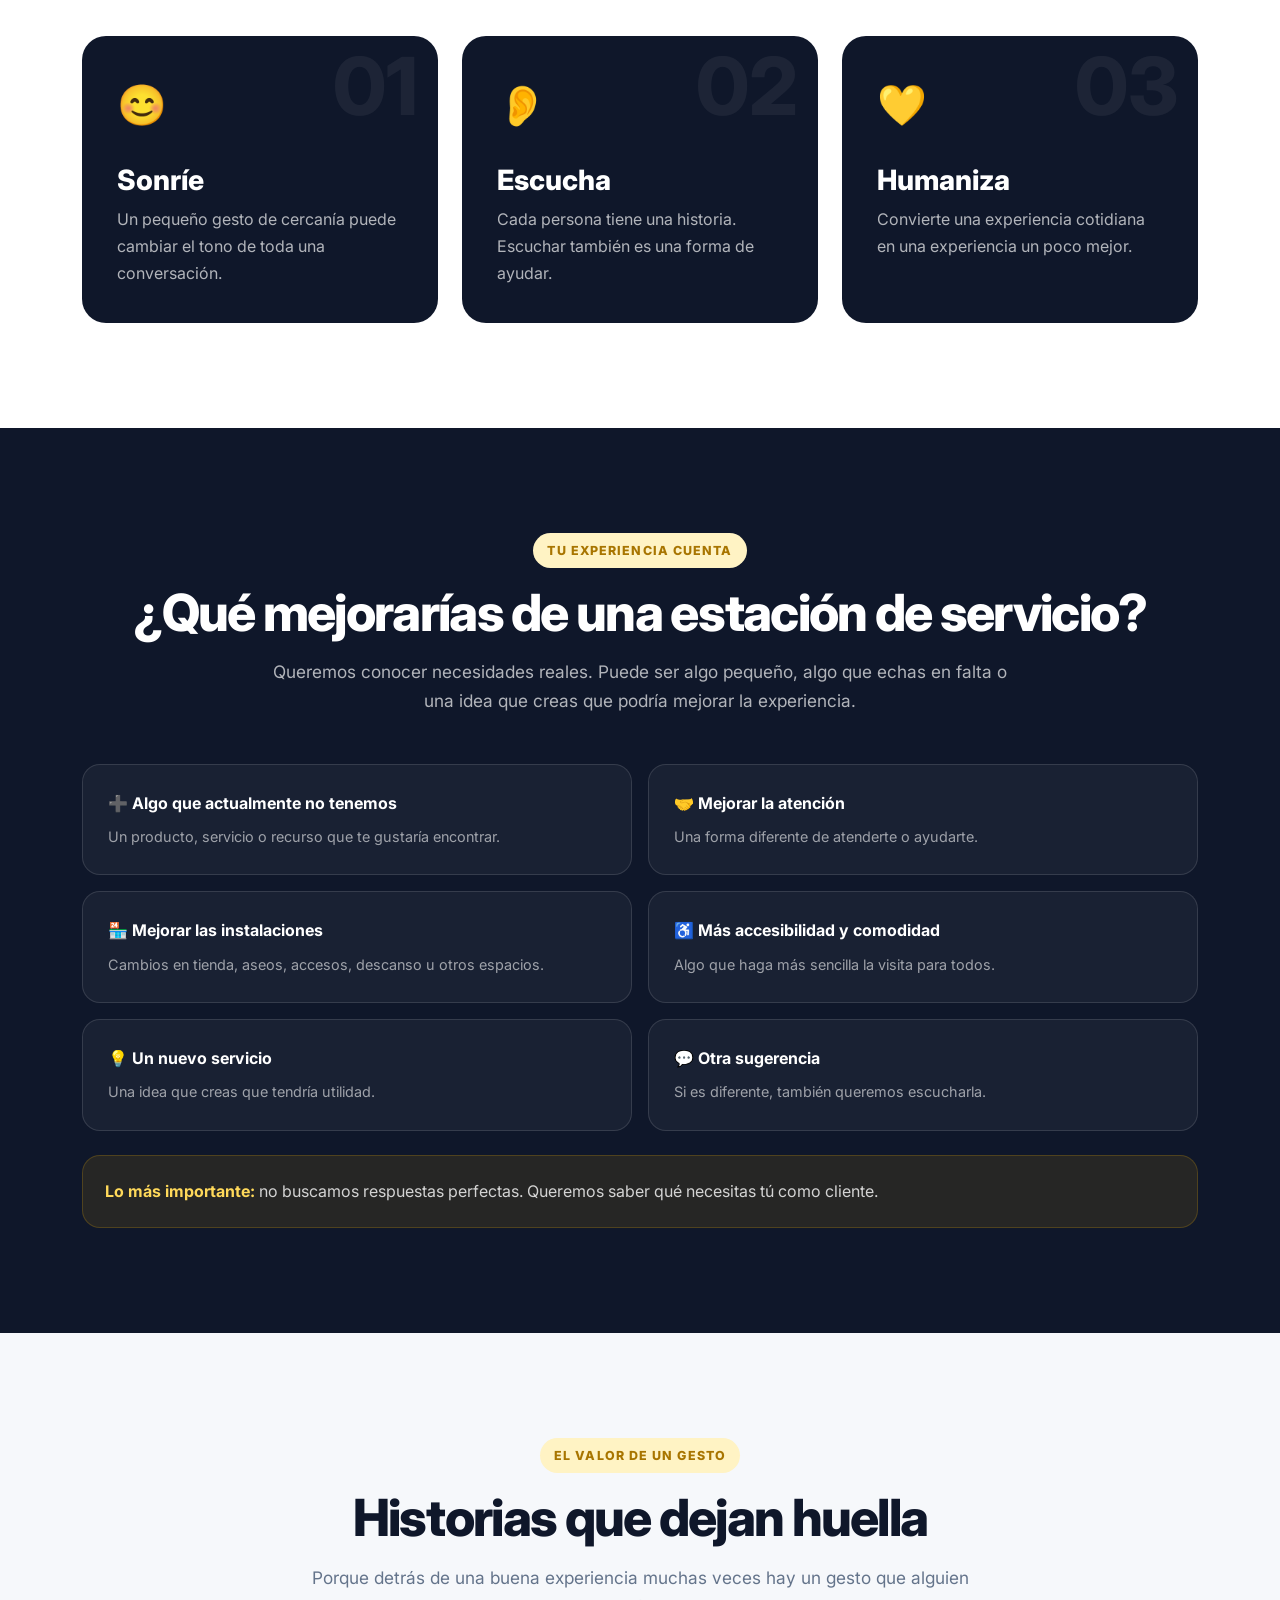
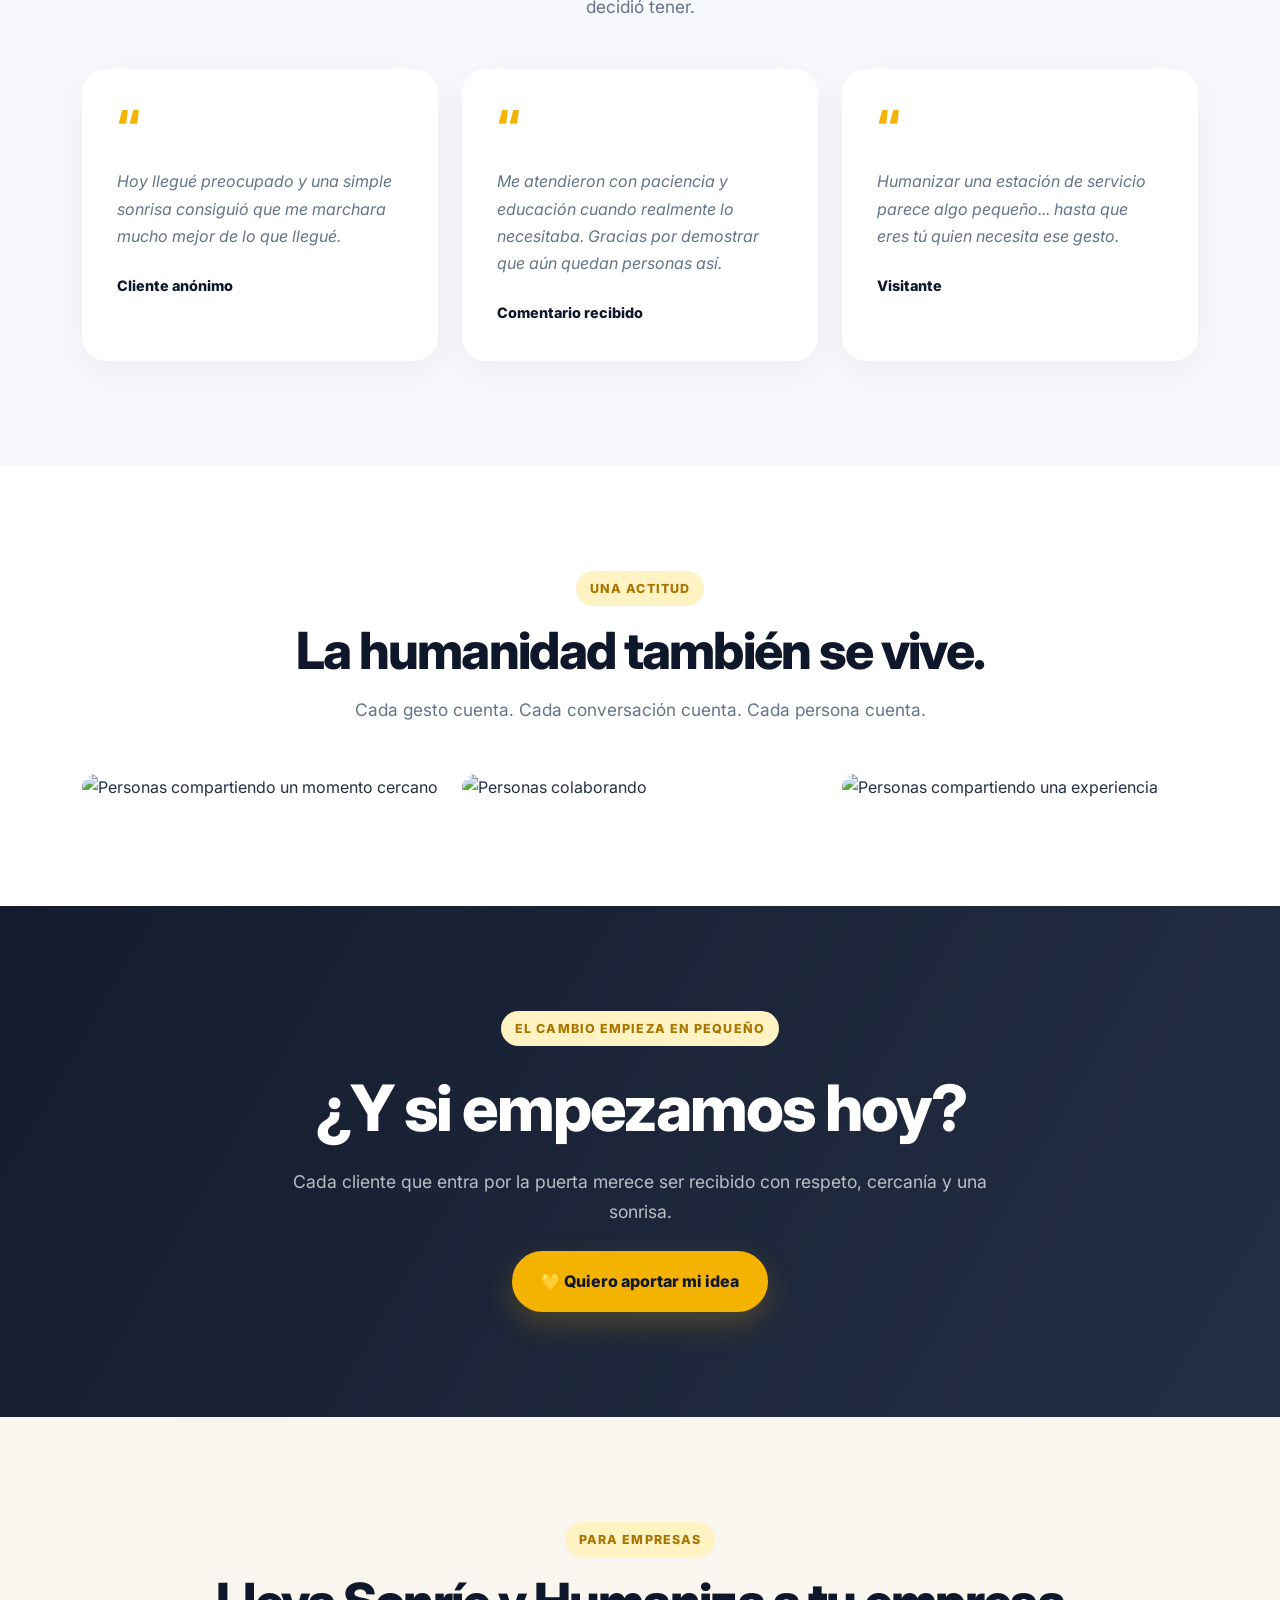
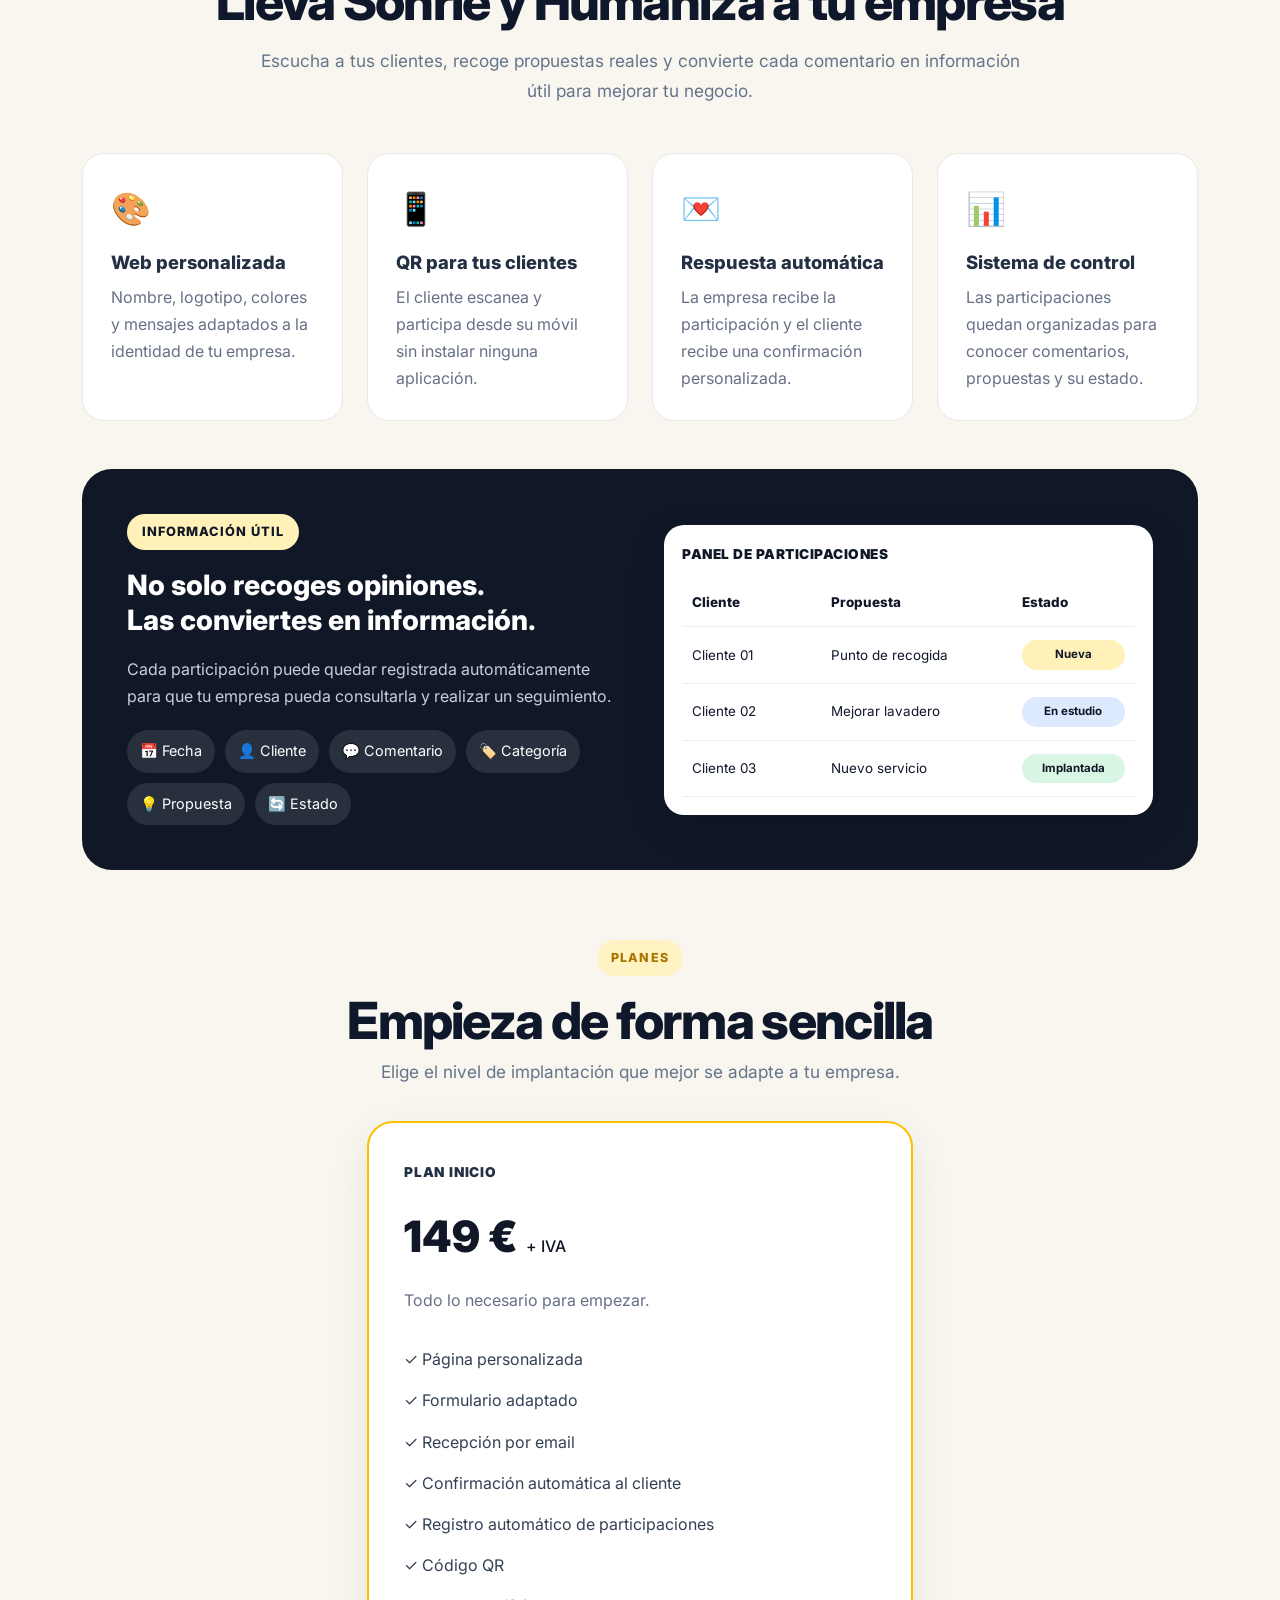
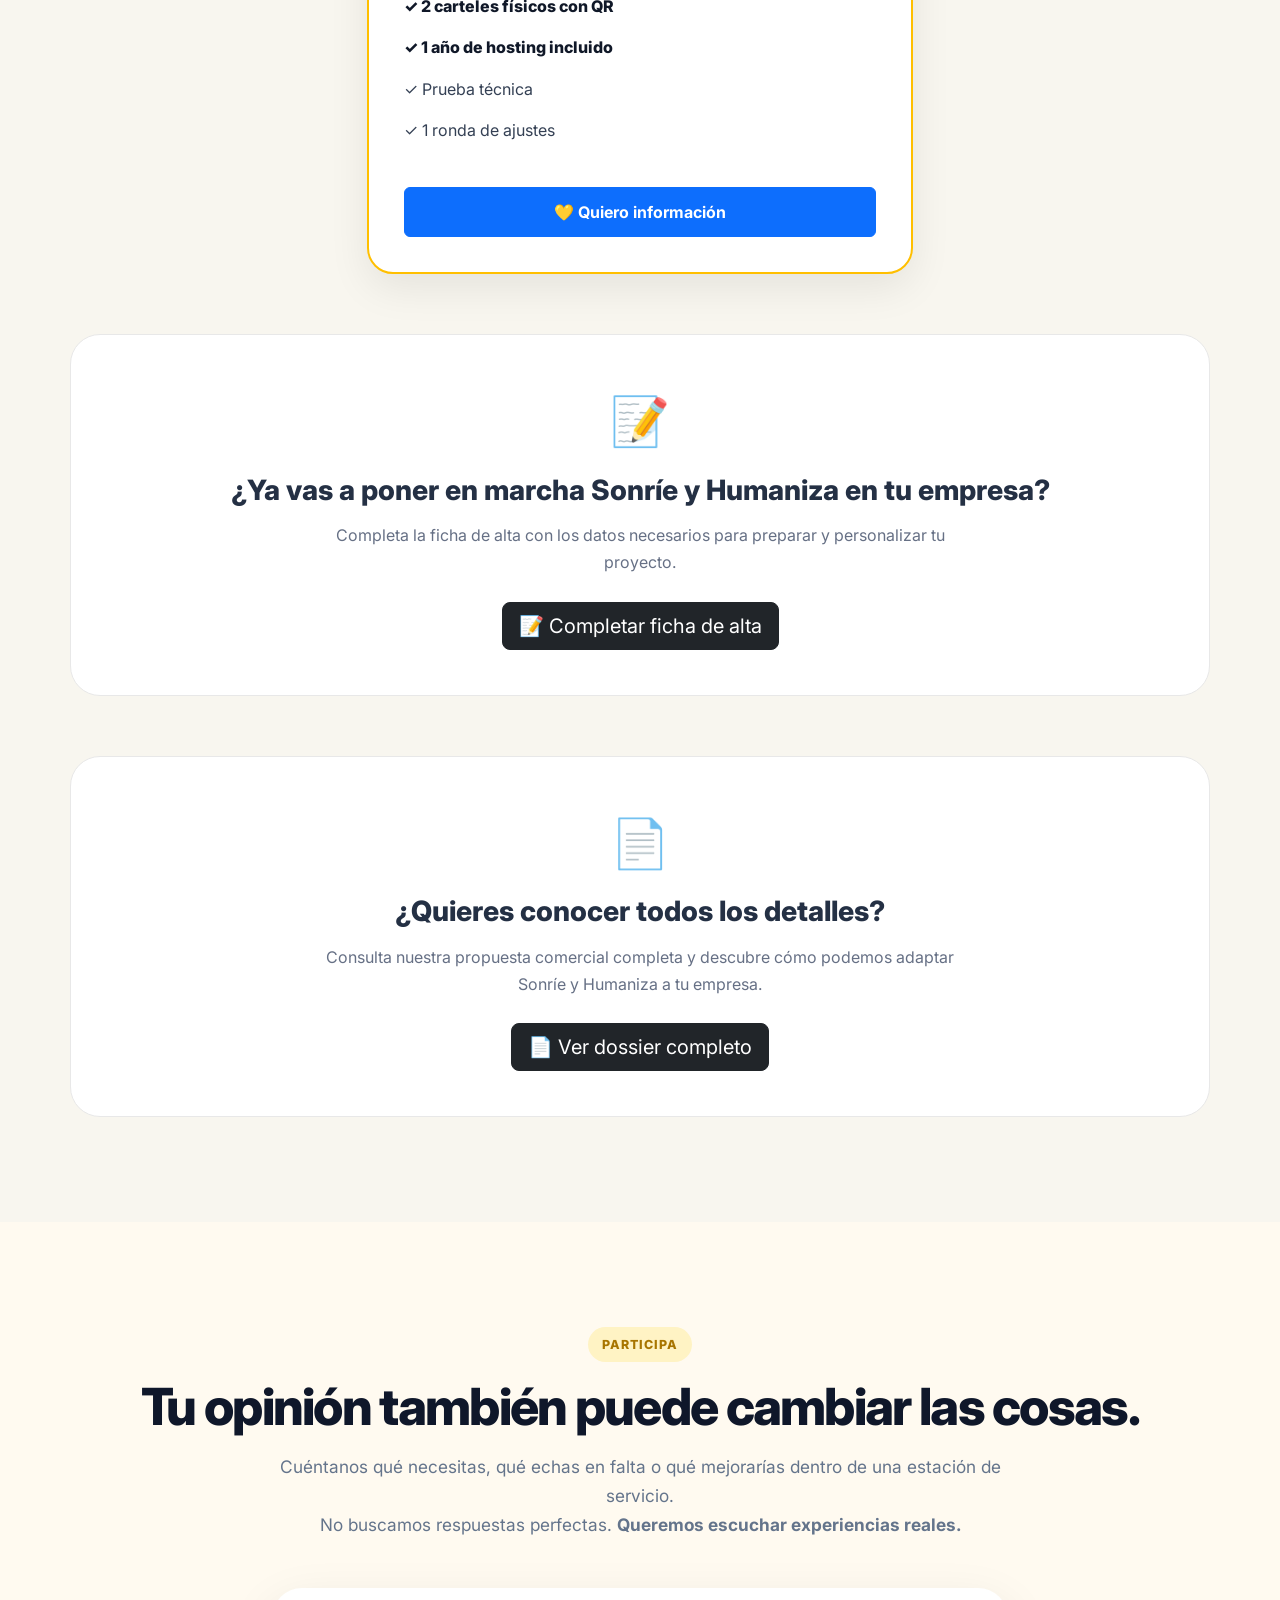
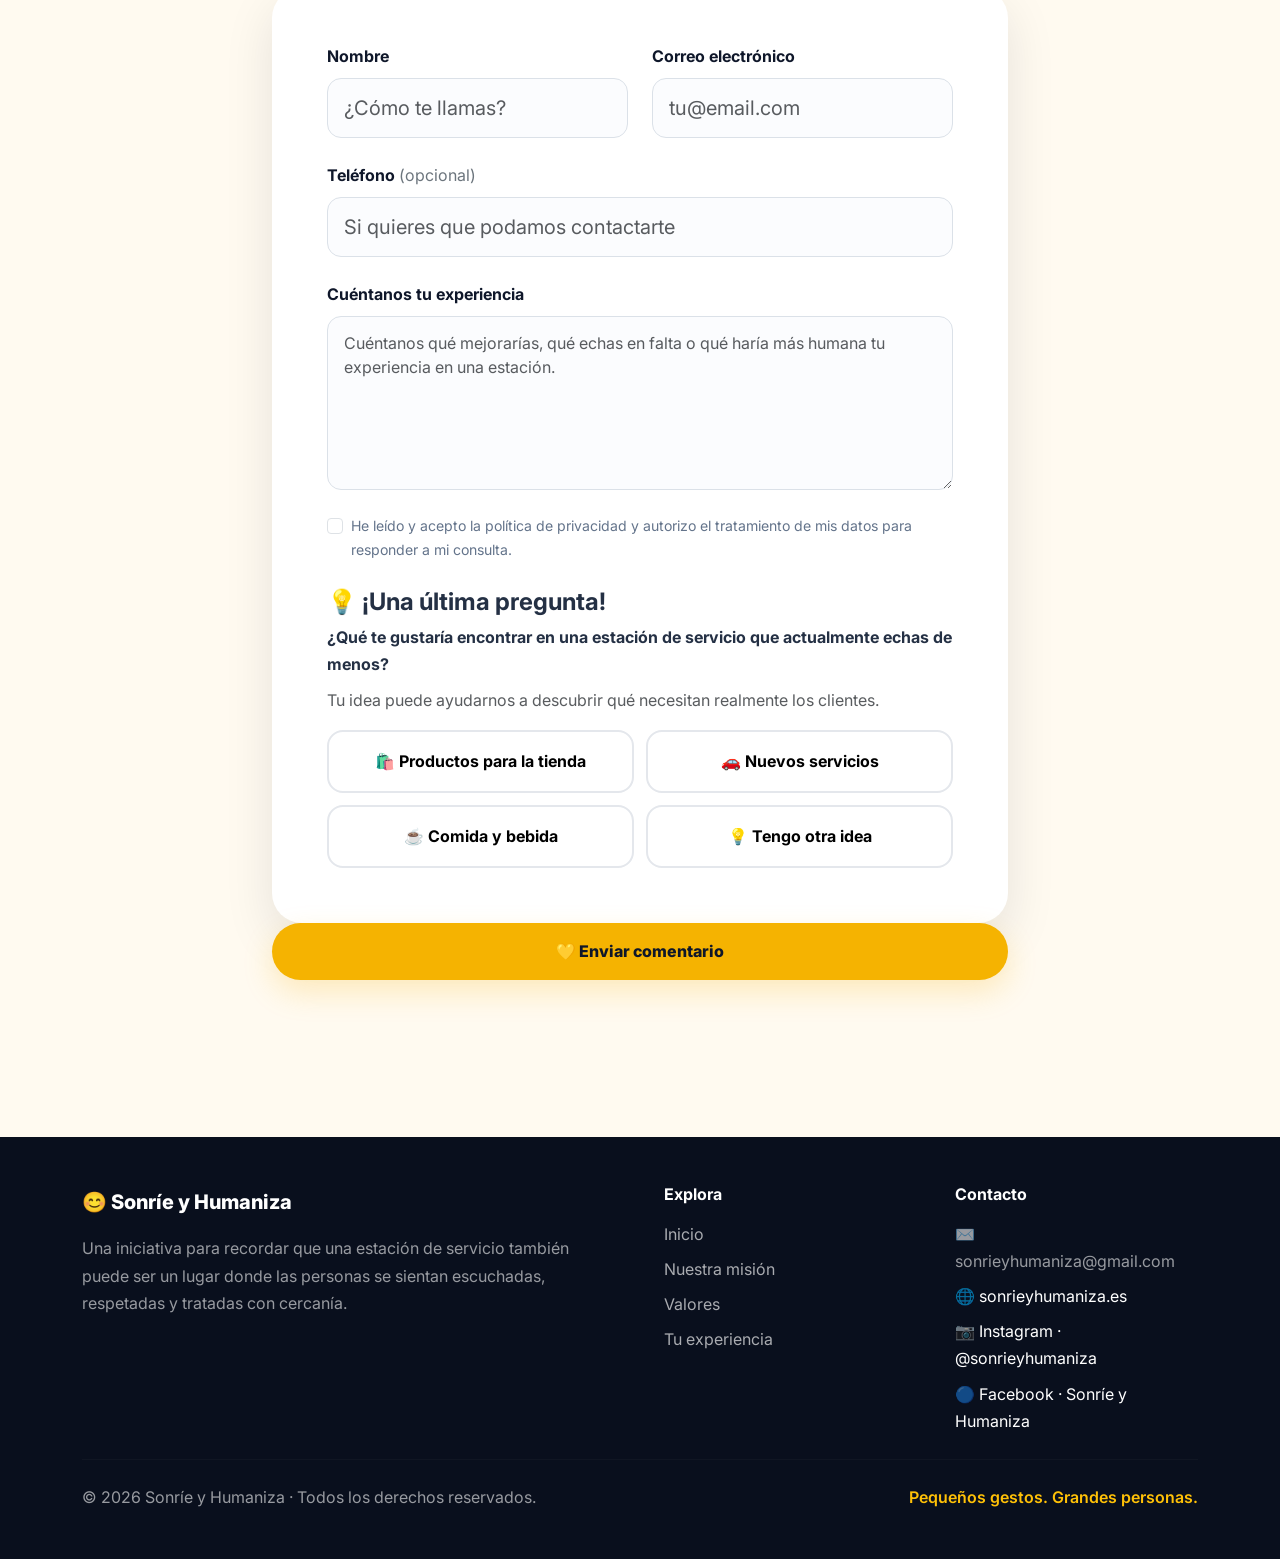
==== commit b050feb9: "Remove 'PLAN 349' pricing section Removed the 'PLAN 349' section from the pricing layout in index.ht" ====
--- a/index.html
+++ b/index.html
@@ -1813,7 +1813,7 @@
 
             <!-- PLAN 149 -->
 
-            <div class="col-lg-5">
+            <div class="col-lg-6 col-md-8">
 
                 <div class="precio-card destacado">
 
@@ -1865,56 +1865,7 @@
             </div>
 
 
-            <!-- PLAN 349 -->
-
-            <div class="col-lg-5">
-
-                <div class="precio-card">
-
-                    <span class="precio-etiqueta">
-                        IMPLANTACIÓN AVANZADA
-                    </span>
-
-                    <div class="precio">
-                        349 €
-                        <small>+ IVA</small>
-                    </div>
-
-                    <p class="precio-subtitulo">
-                        Para empresas que quieren analizar
-                        diferentes puntos de la experiencia.
-                    </p>
-
-                    <ul>
-
-                        <li>✓ Personalización completa</li>
-                        <li>✓ Hasta 3 formularios o experiencias</li>
-                        <li>✓ QRs diferenciados</li>
-                        <li>✓ Sistema de control configurado</li>
-                        <li>✓ Clasificación de propuestas</li>
-                        <li>✓ Seguimiento por estados</li>
-                        <li>✓ 2 rondas de ajustes</li>
-                        <li>✓ Primeros 2 meses de soporte</li>
-
-                        <li class="incluido">
-                            ✓ 1 año de hosting incluido
-                        </li>
-
-                    </ul>
-
-                   <a href="#contacto"
-   id="botonPlanAvanzado"
-   class="btn btn-outline-dark w-100 precio-boton">
-
-    Solicitar propuesta
-
-</a>
-
-                </div>
-
-            </div>
-
-        </div>
+            
 
 <!-- FICHA DE ALTA EMPRESA -->
 
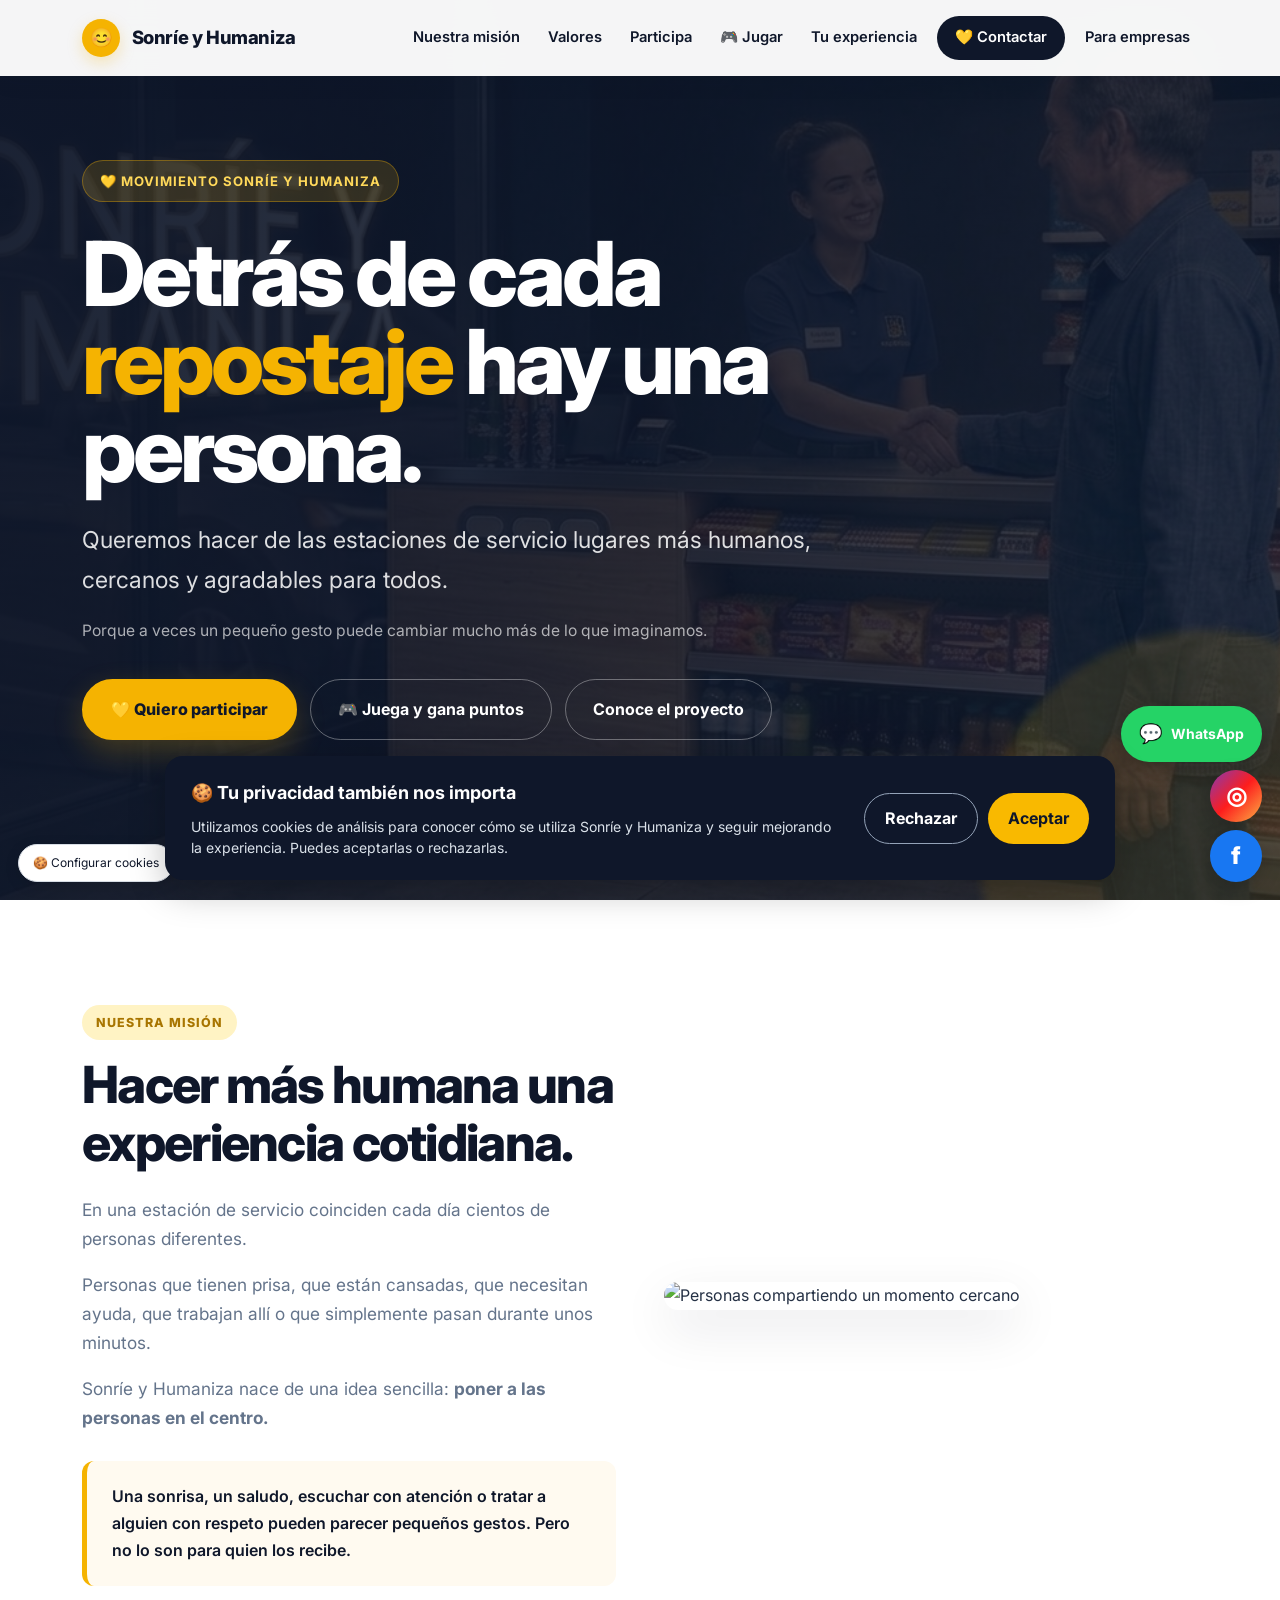
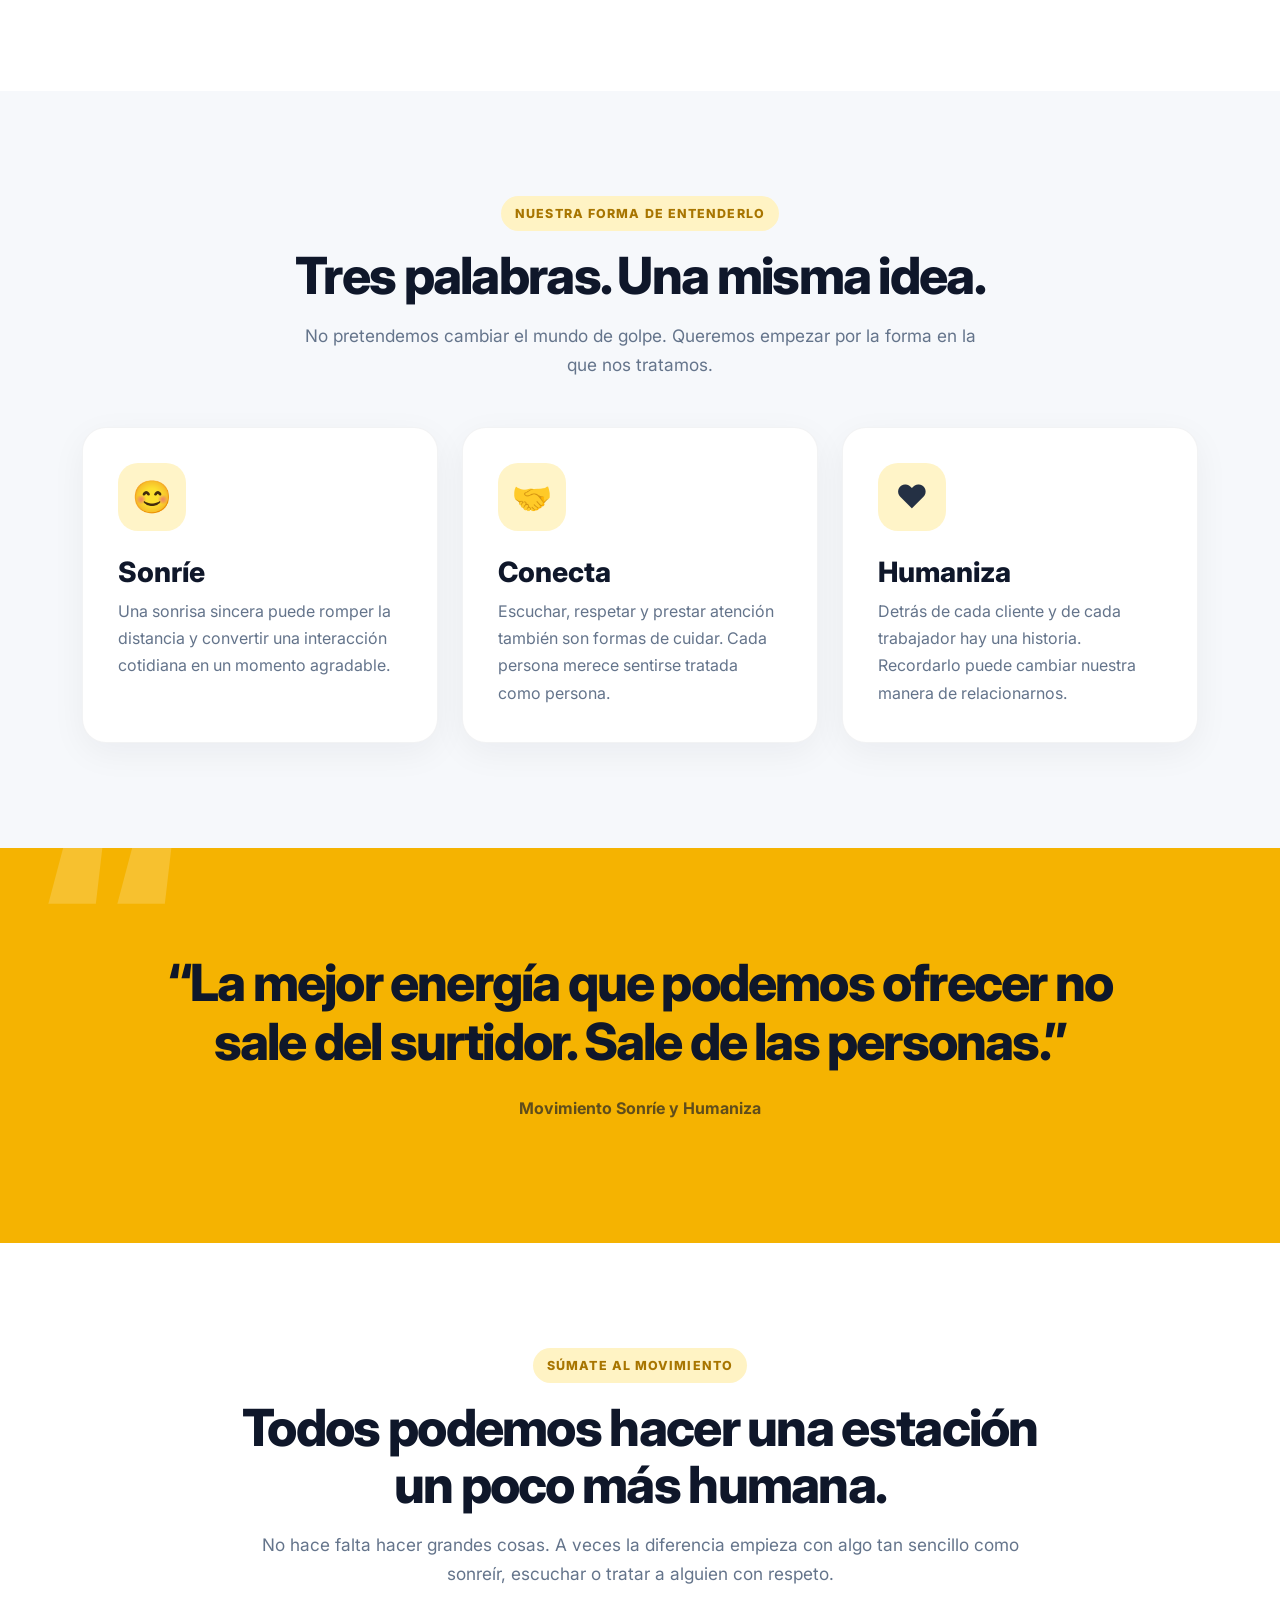
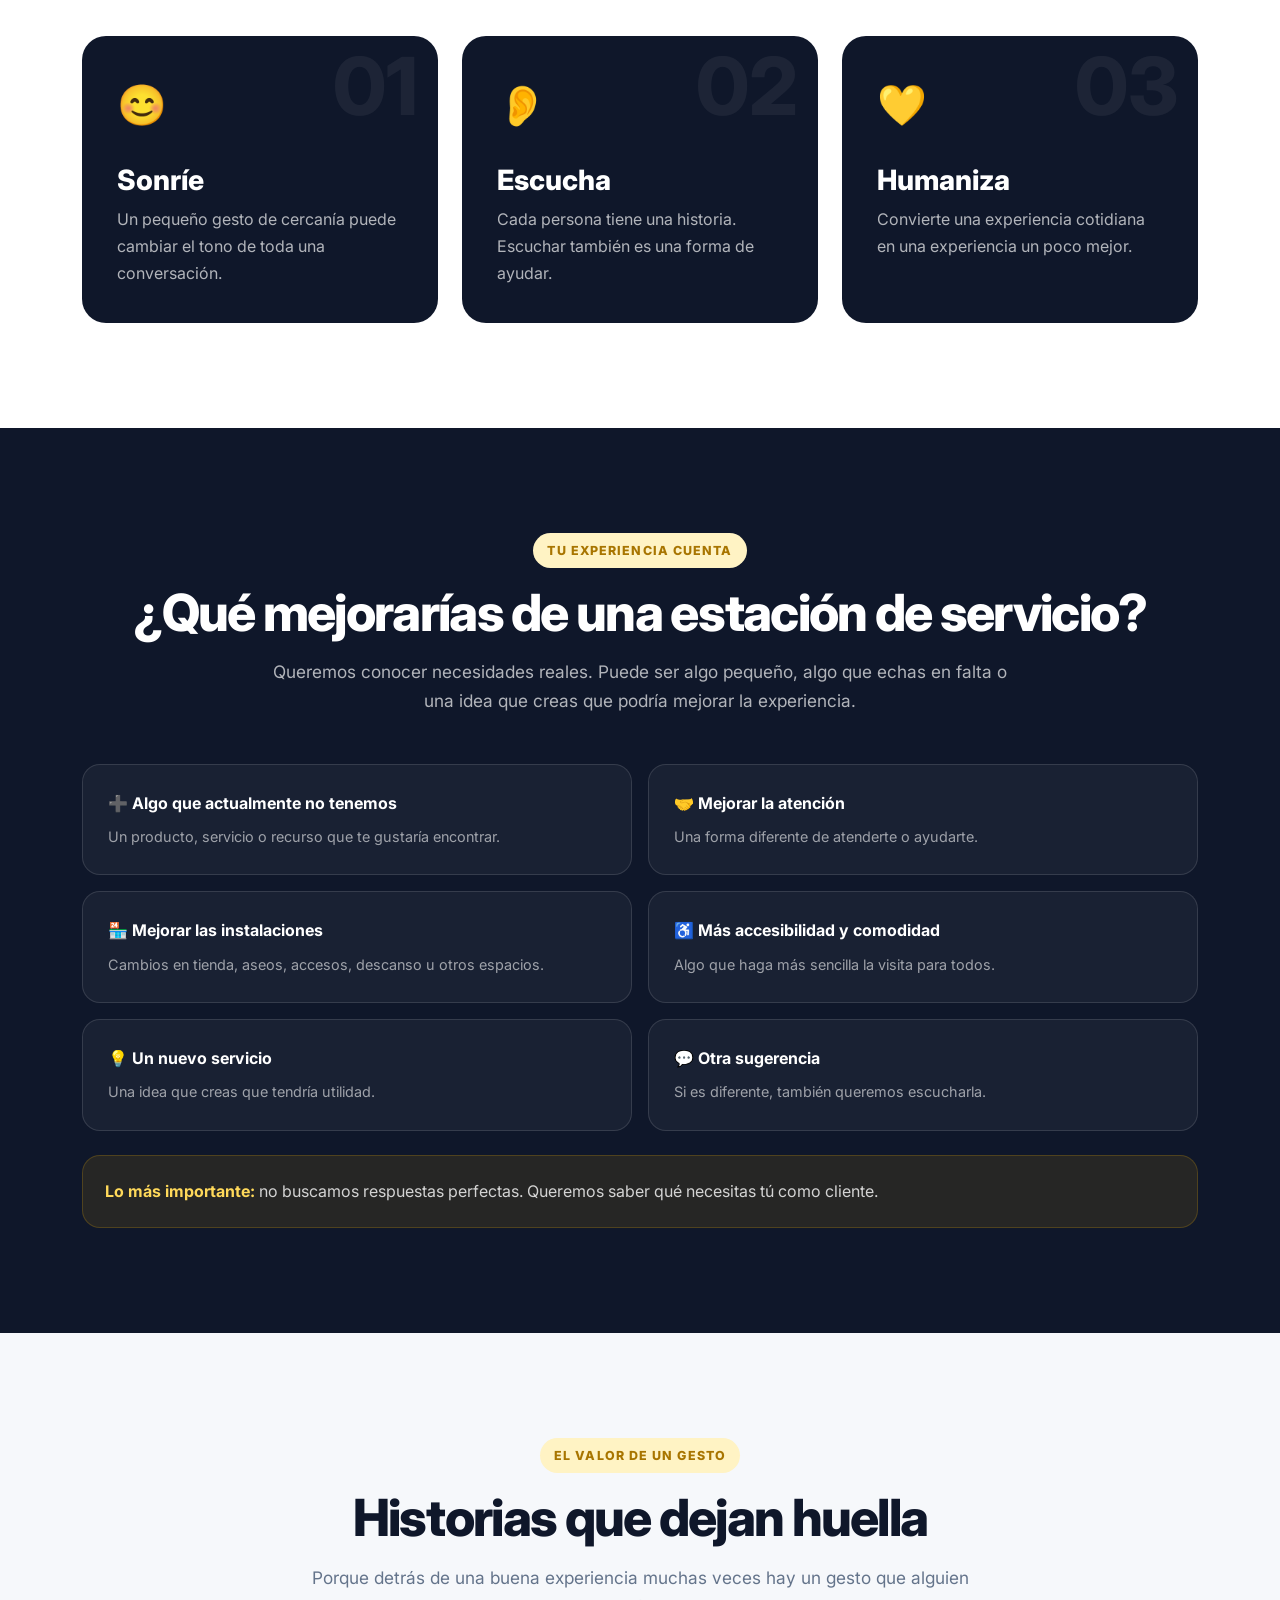
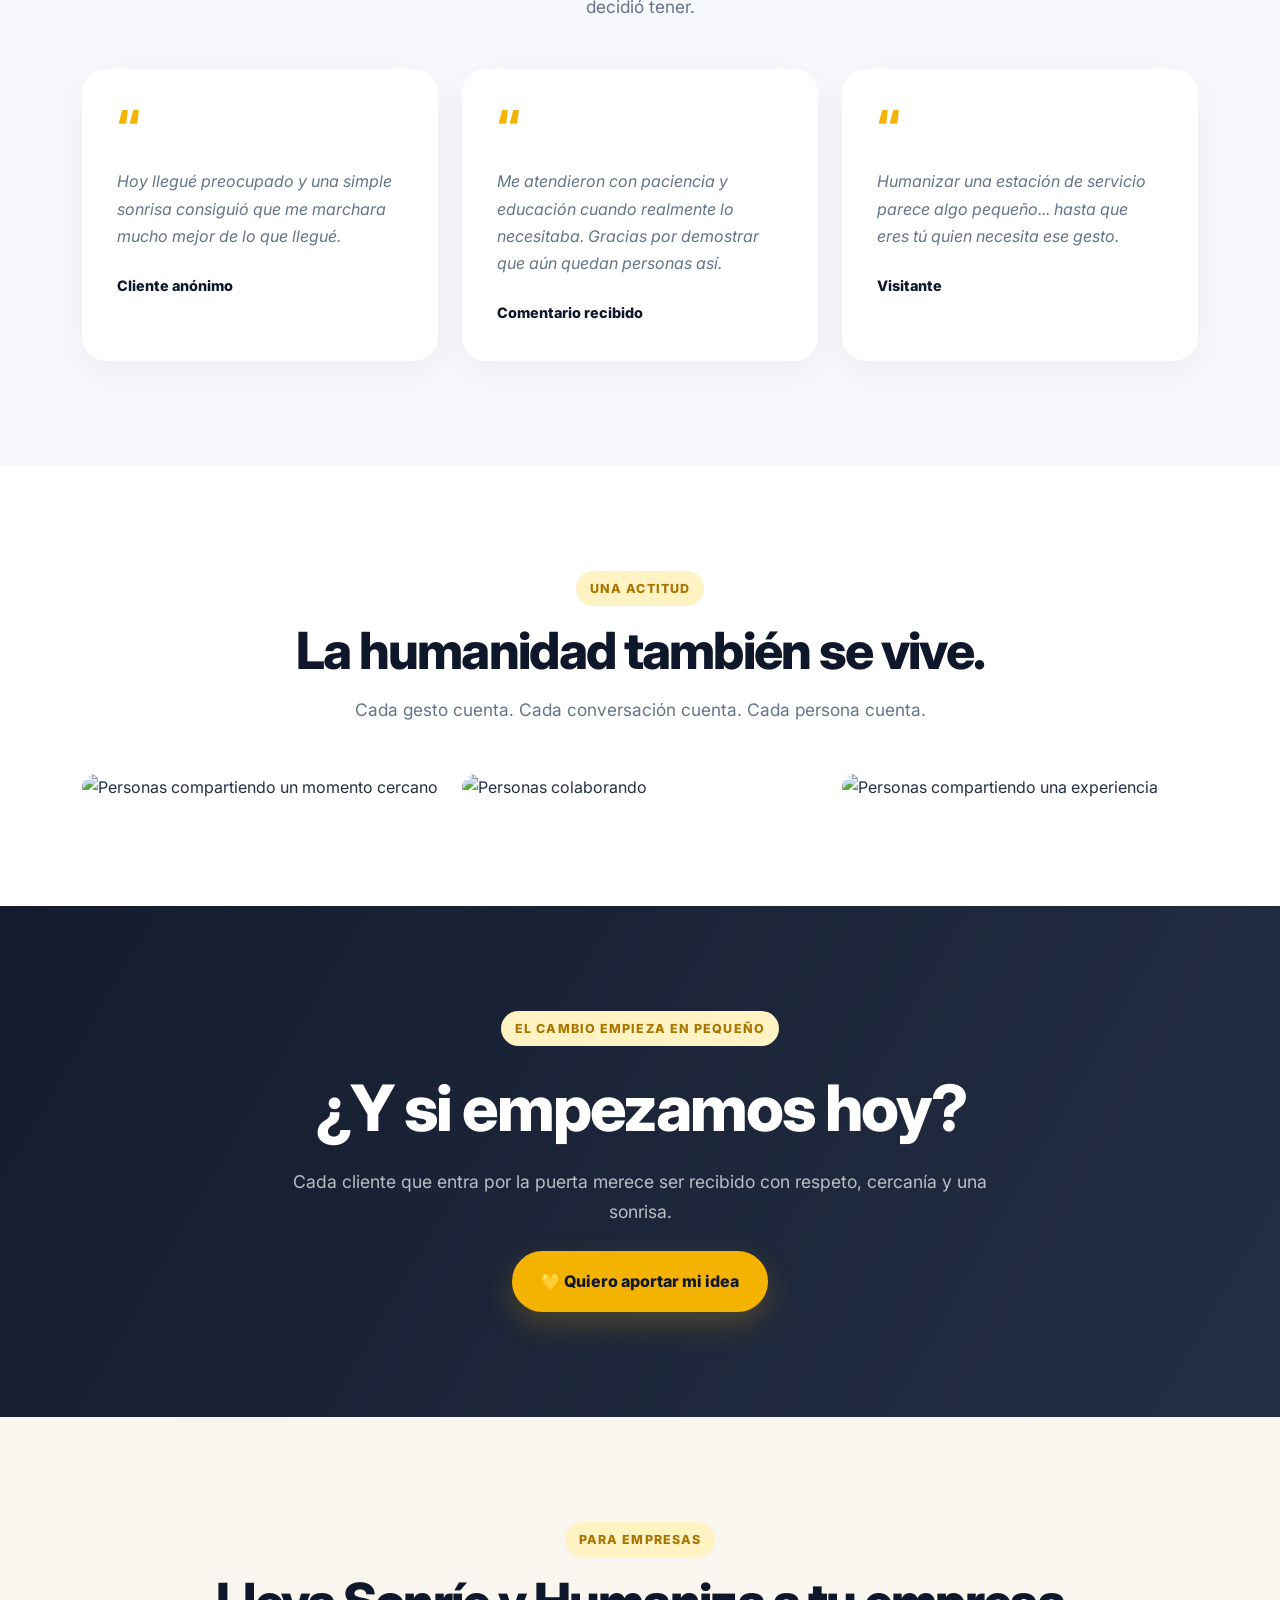
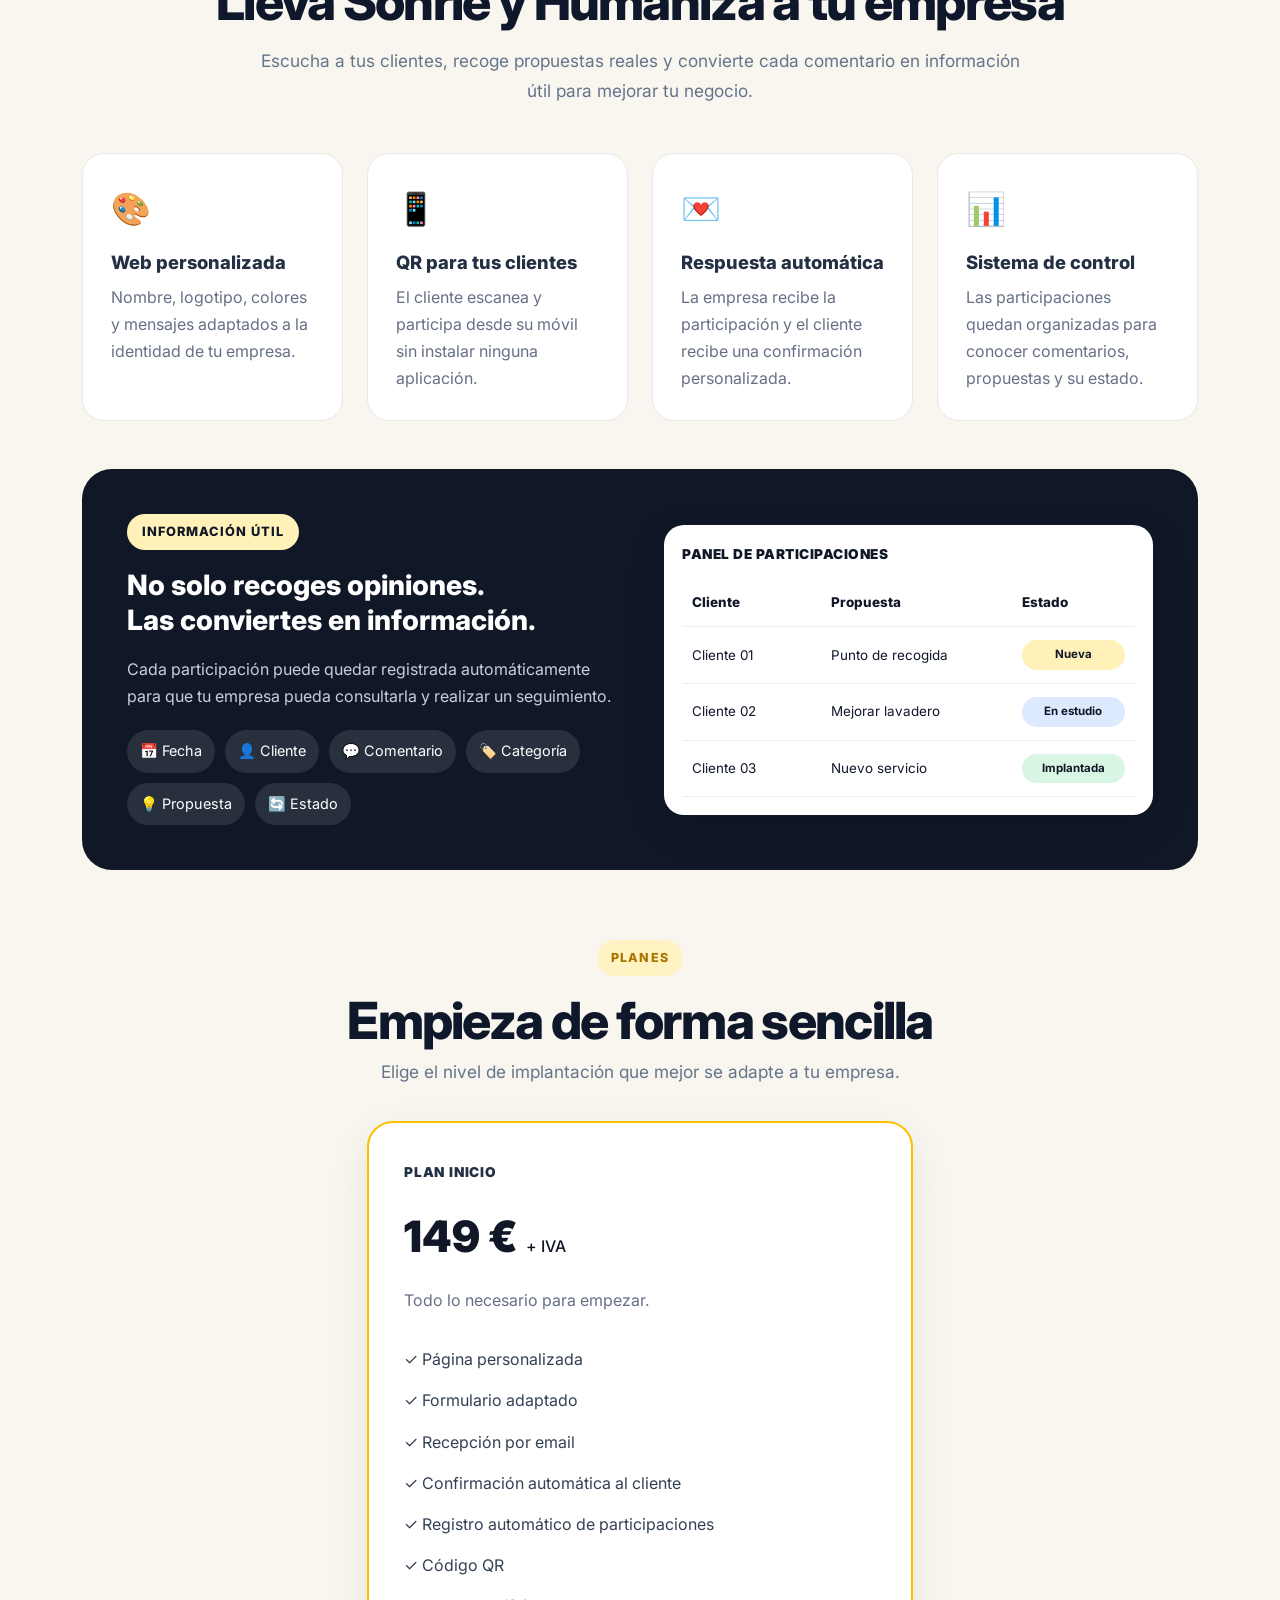
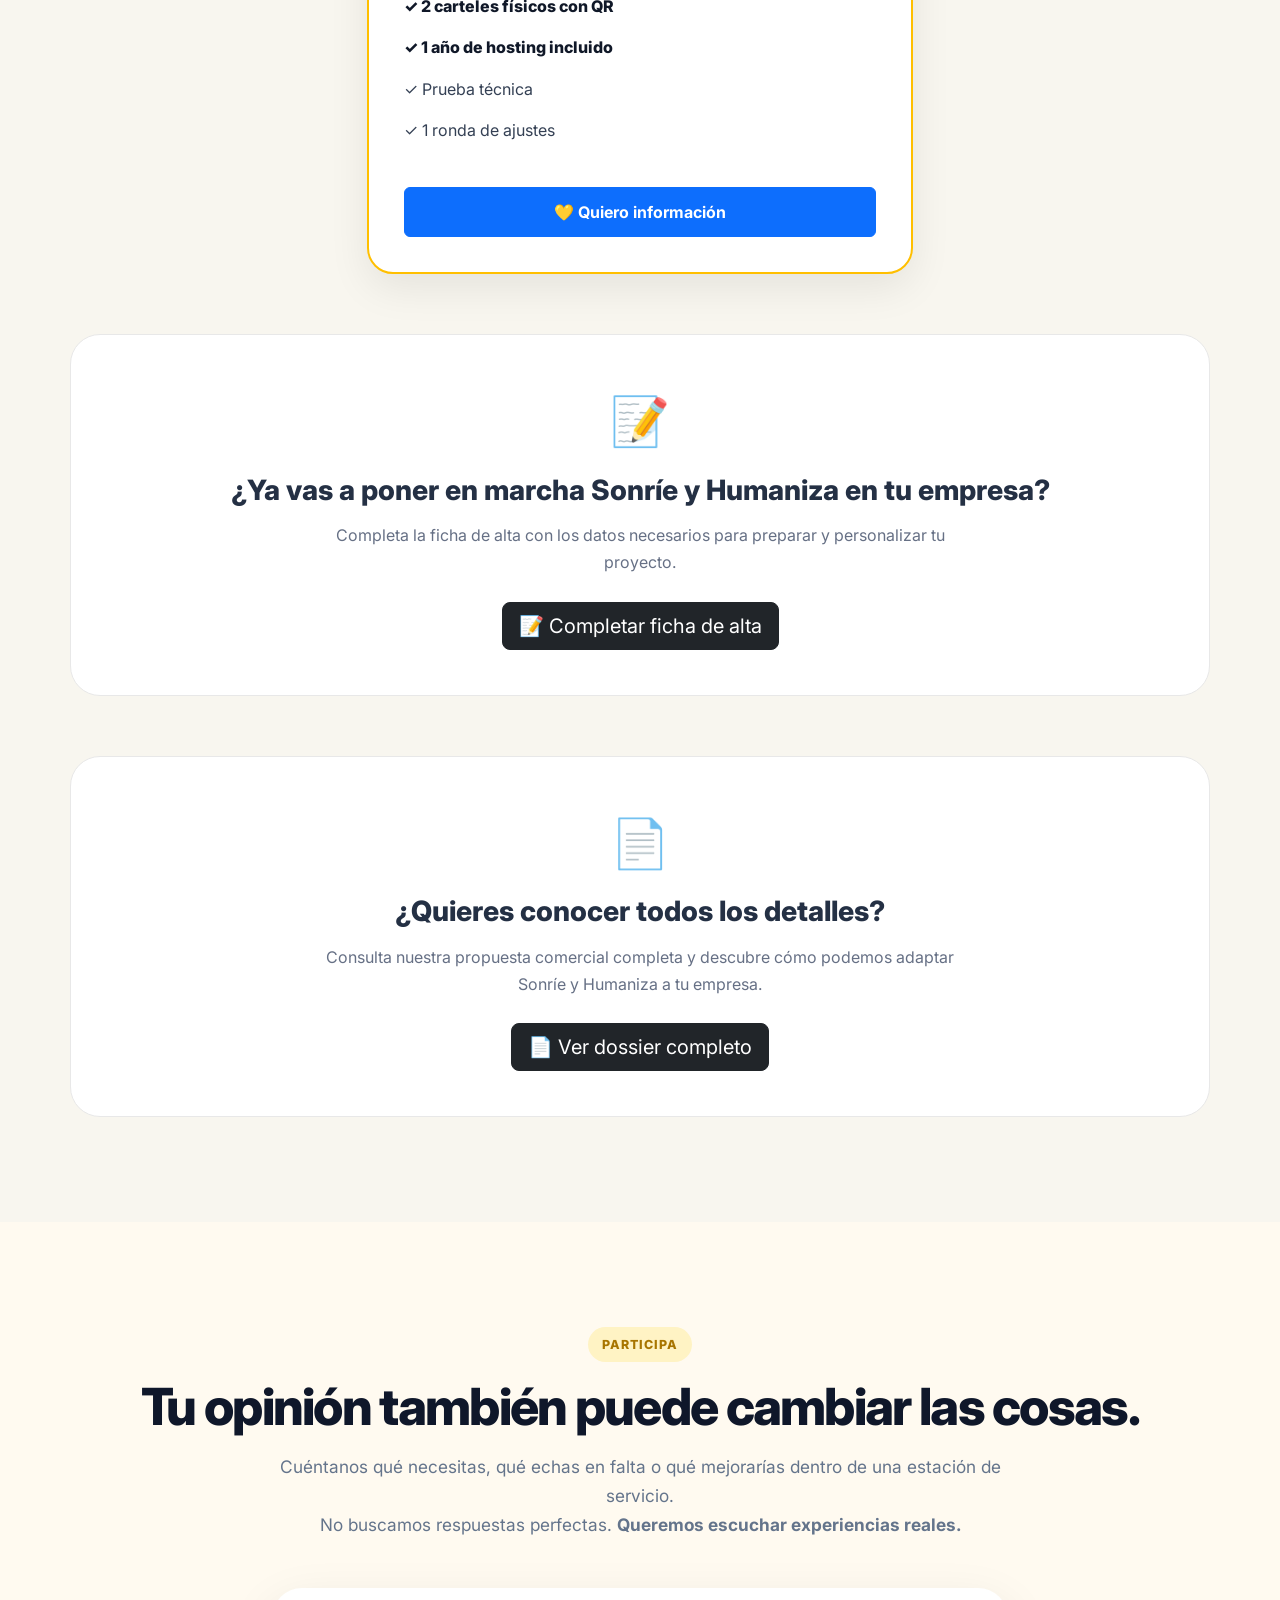
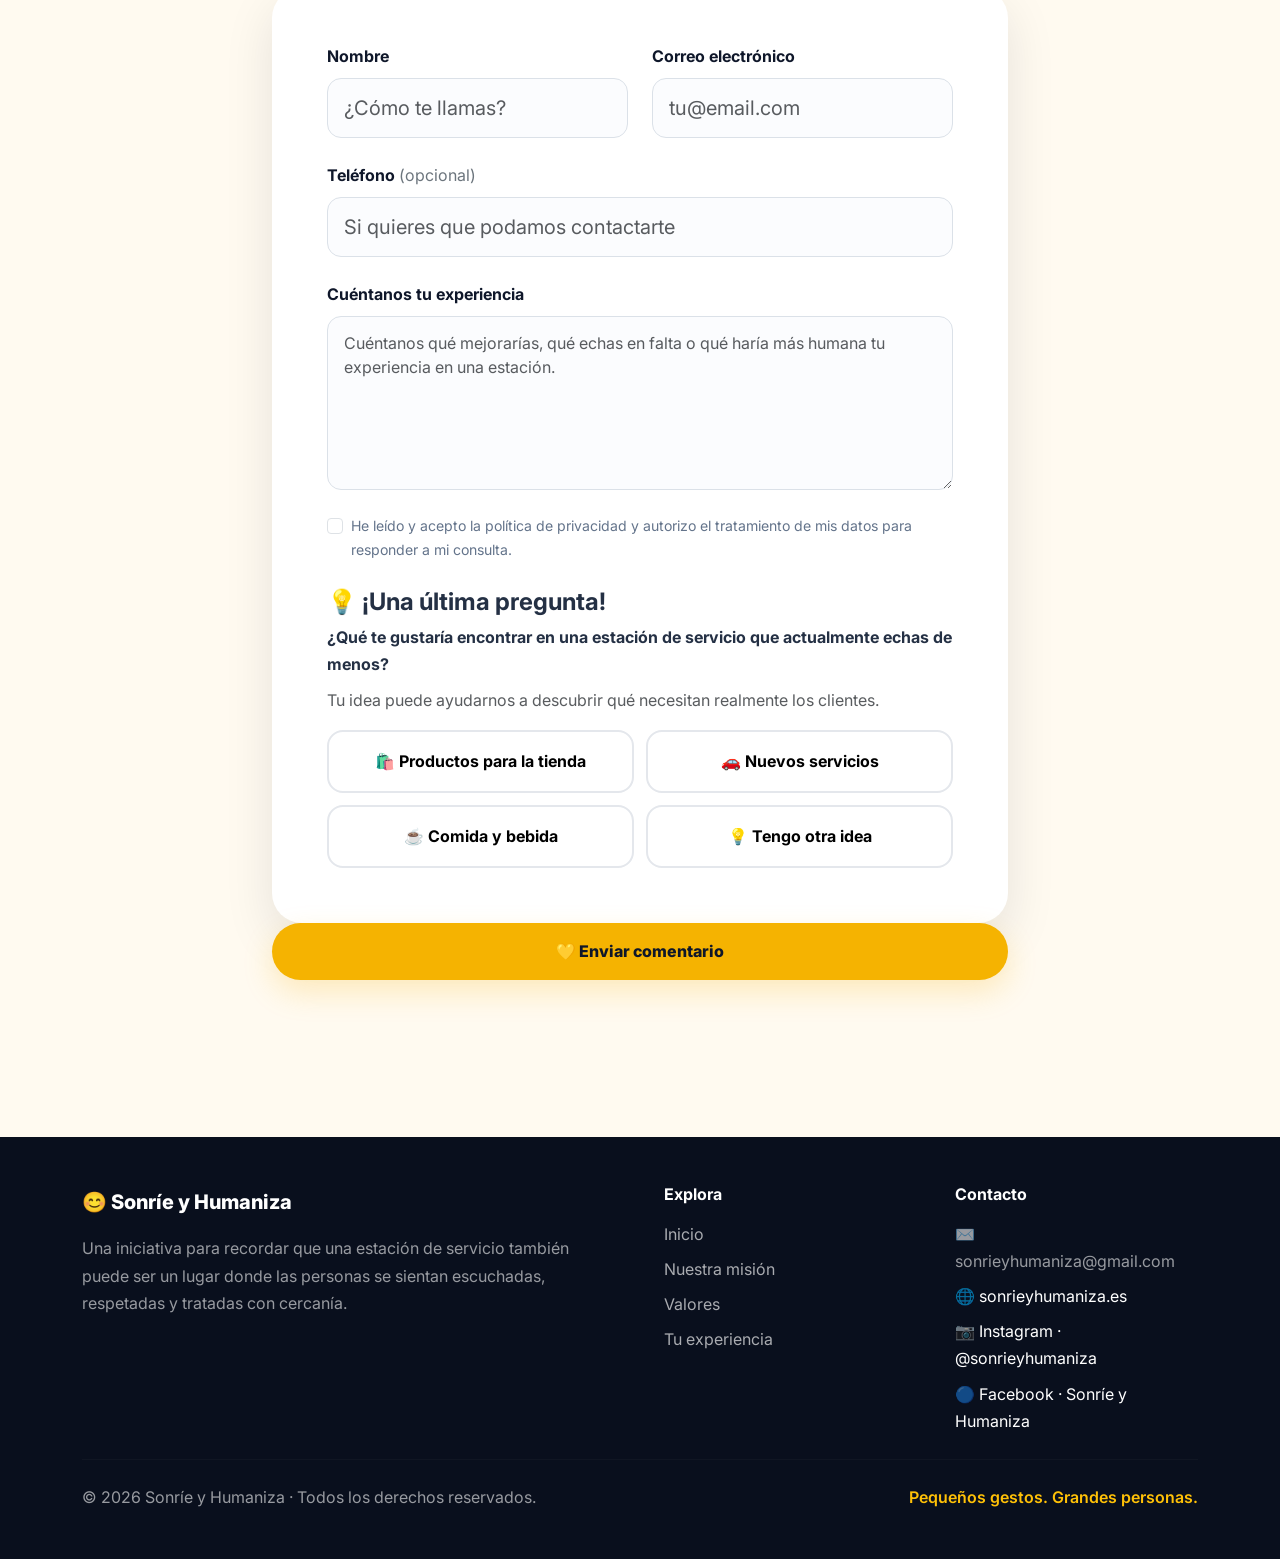
==== commit 9f909ec9: "foto portada" ====
--- a/index.html
+++ b/index.html
@@ -168,9 +168,9 @@
             display: flex;
             align-items: center;
             overflow: hidden;
-            background:
-                linear-gradient(115deg, rgba(15, 23, 42, .96), rgba(15, 23, 42, .72)),
-                url("https://images.unsplash.com/photo-1516321318423-f06f85e504b3?auto=format&fit=crop&w=2000&q=85");
+           background:
+    linear-gradient(115deg, rgba(15, 23, 42, .96), rgba(15, 23, 42, .72)),
+    url("portada-sonrie.jpg");
             background-size: cover;
             background-position: center;
             color: white;
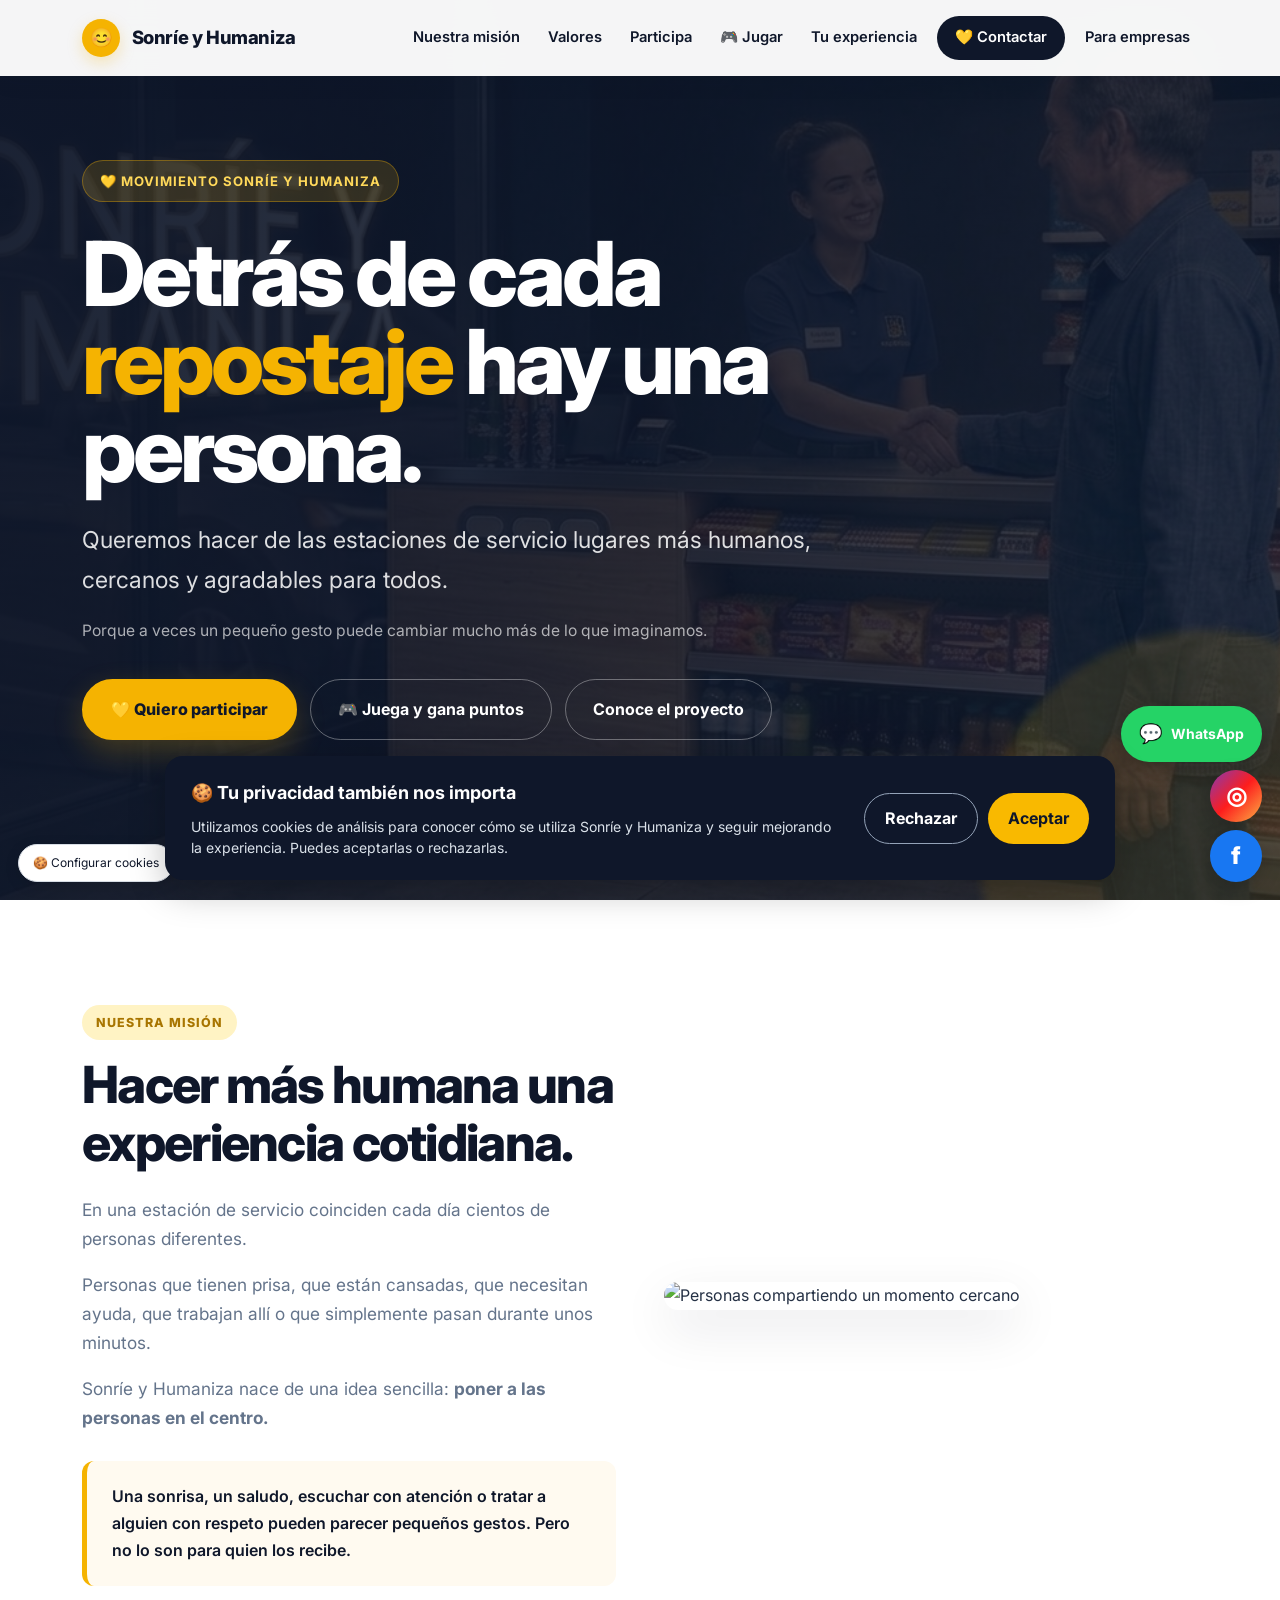
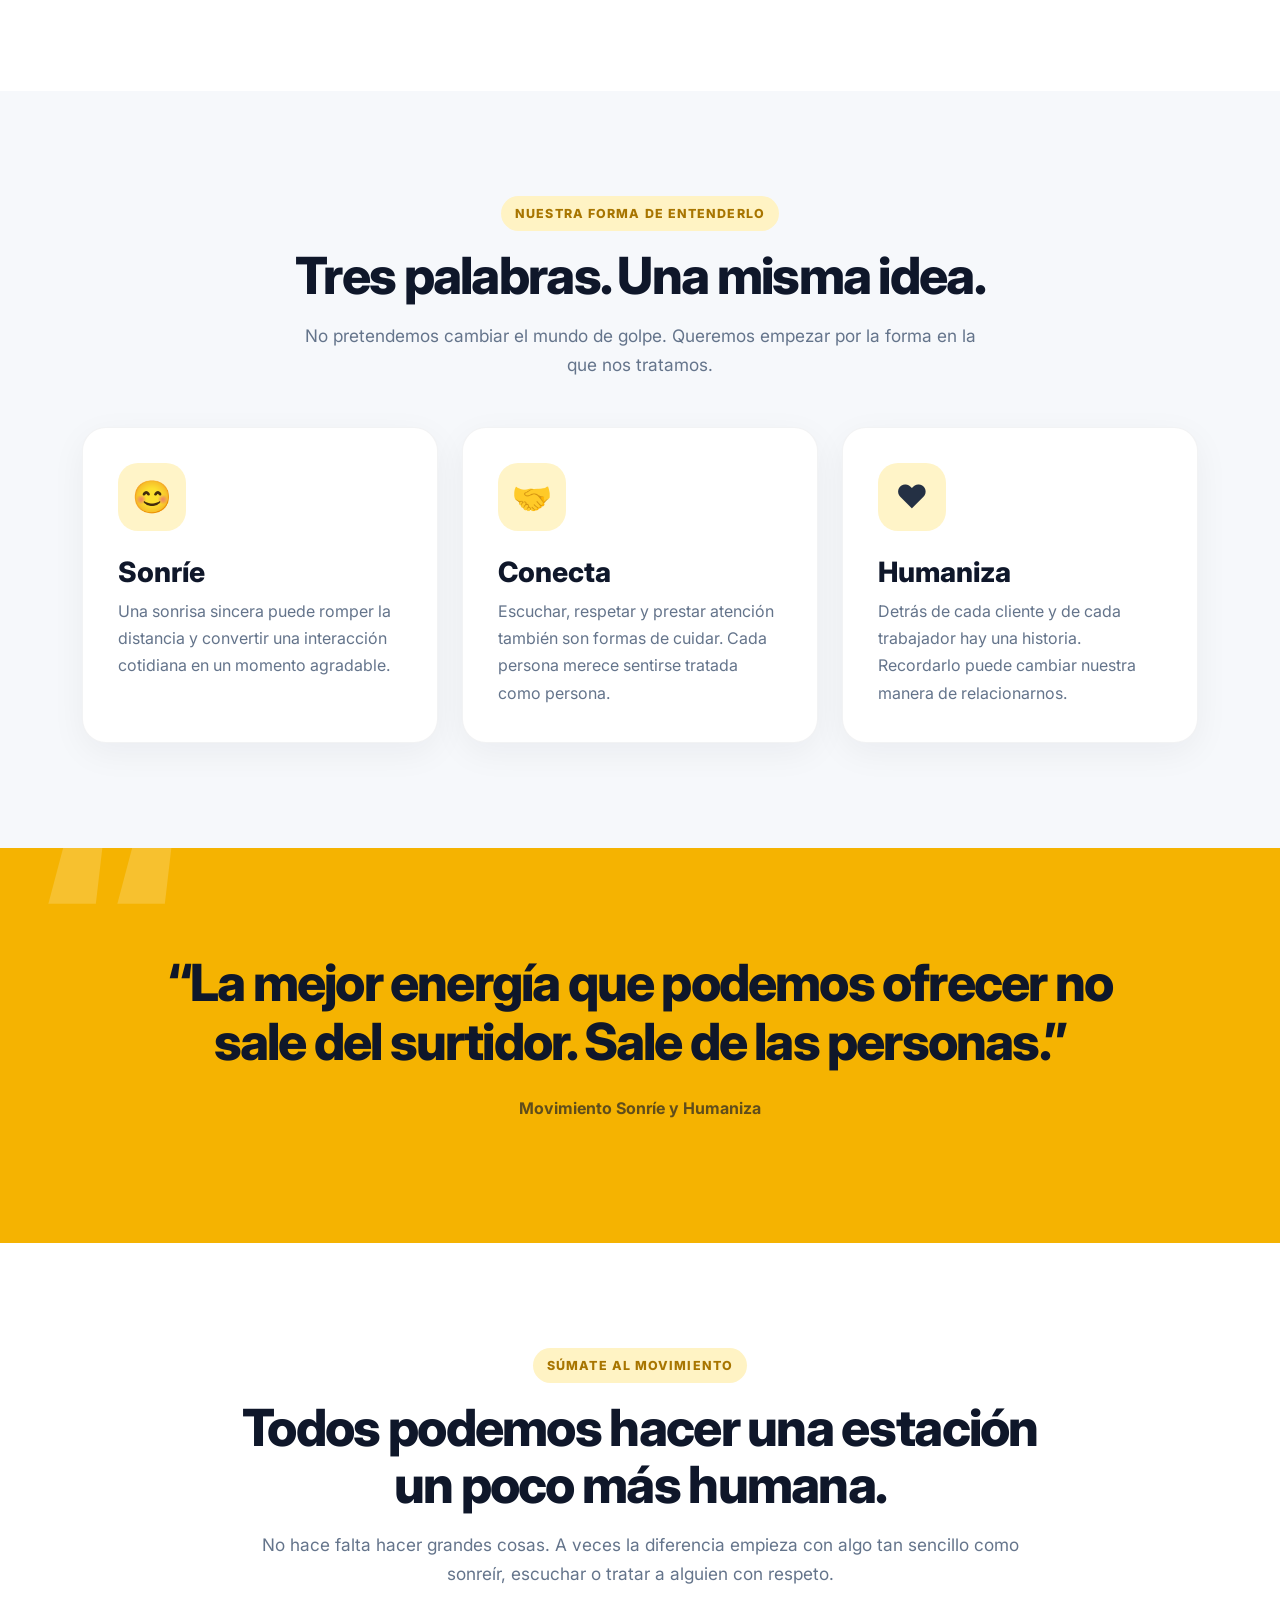
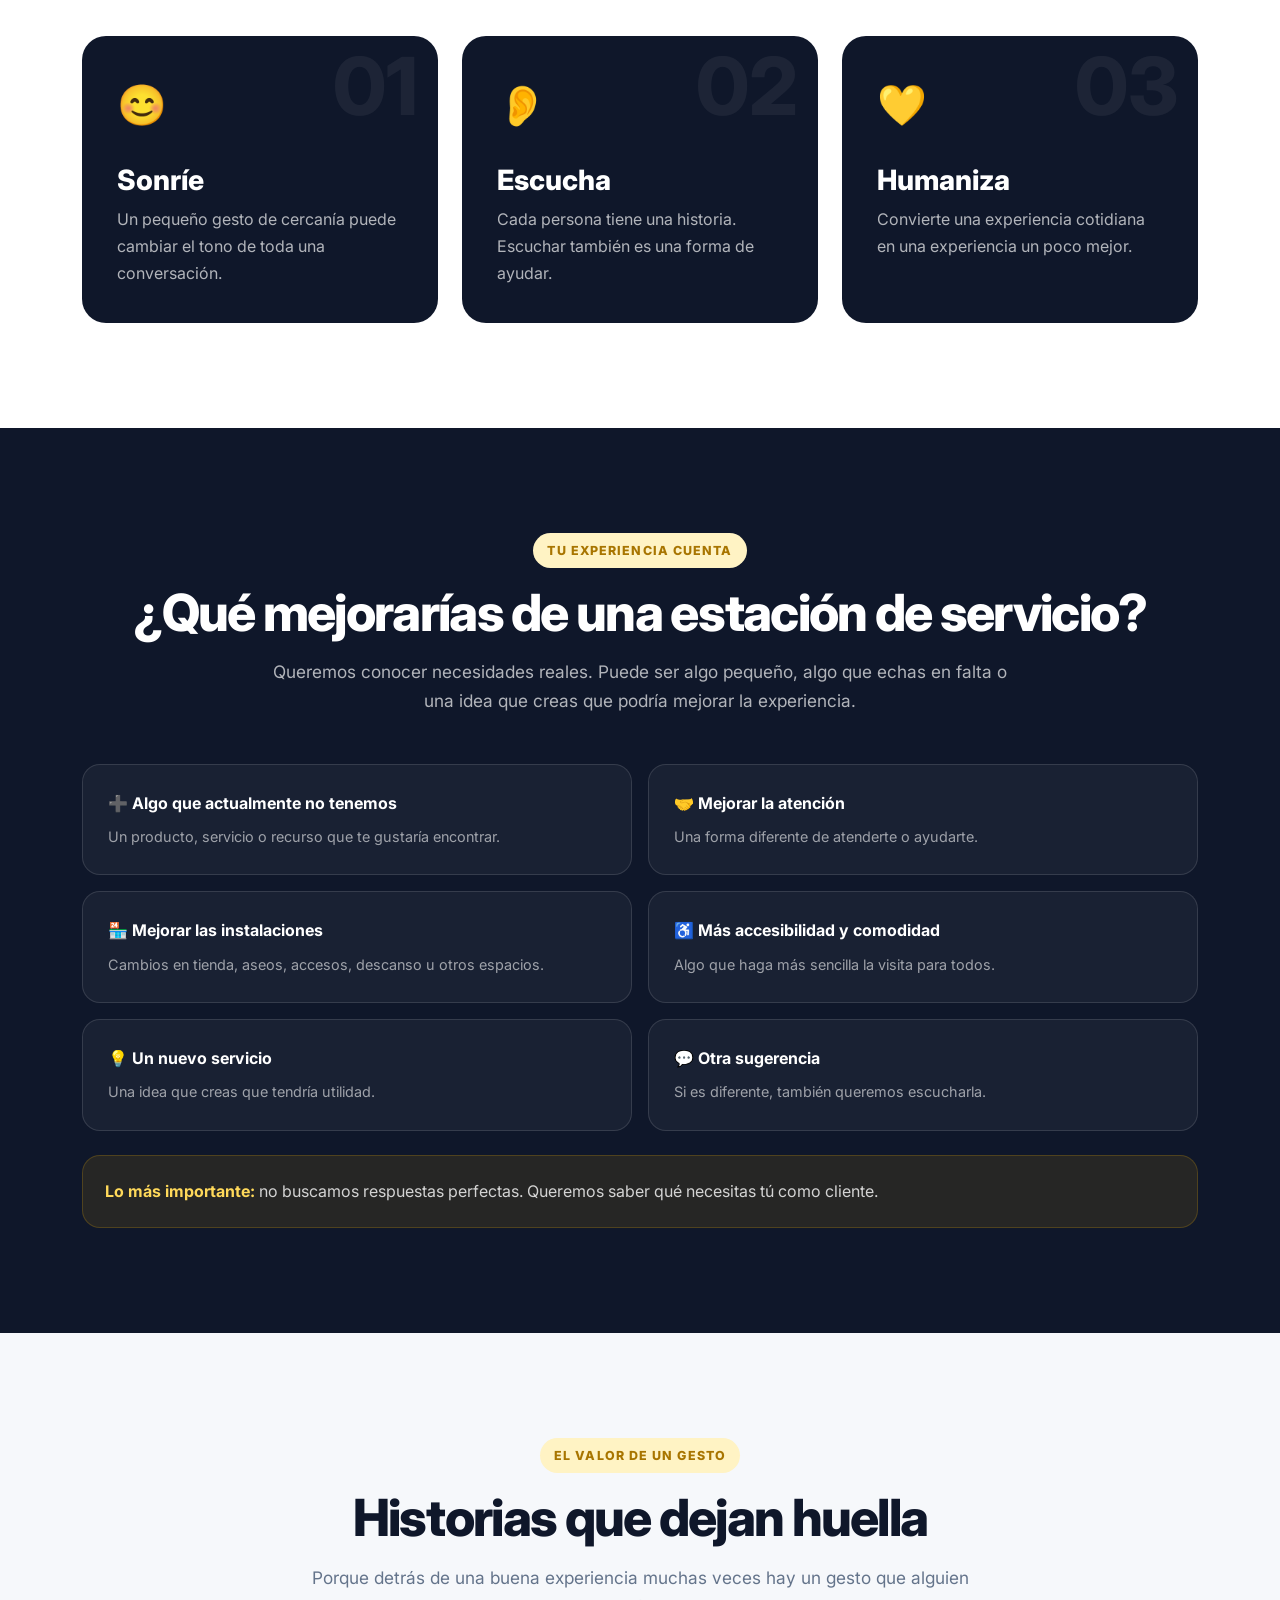
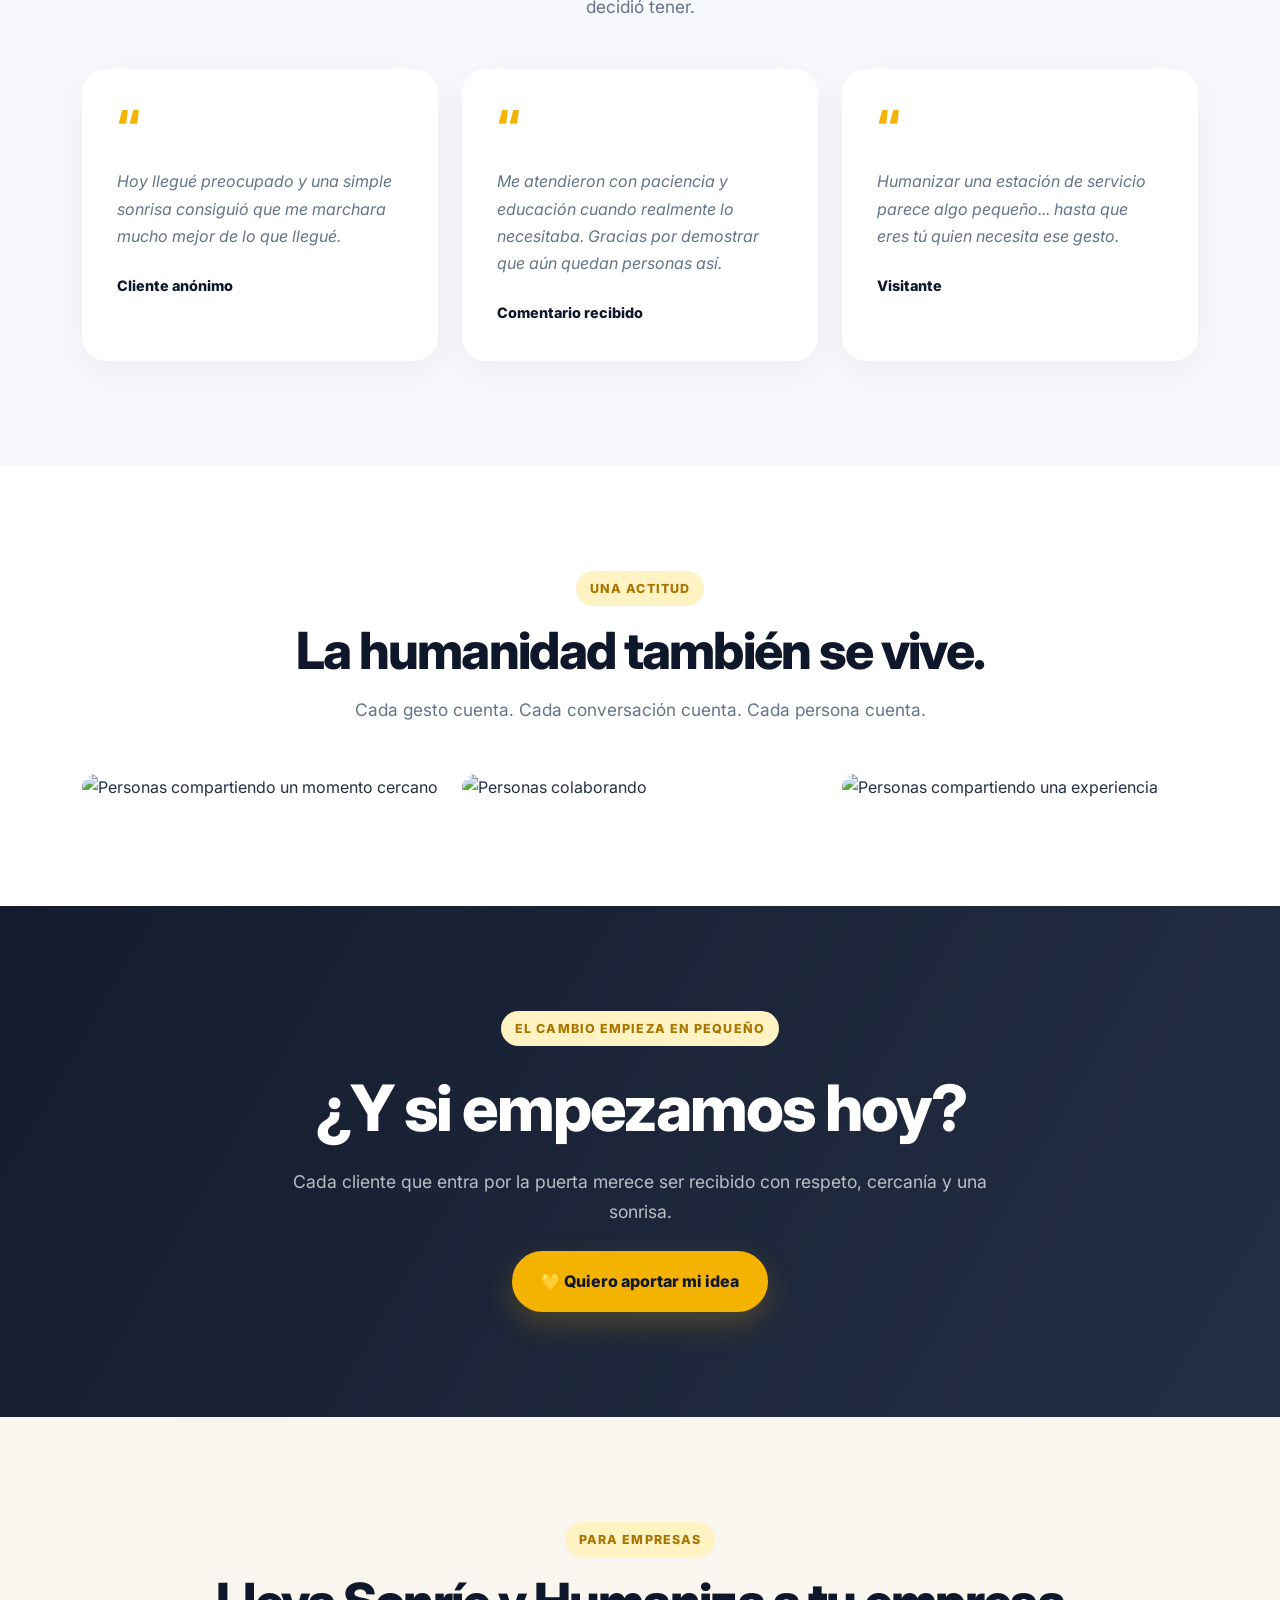
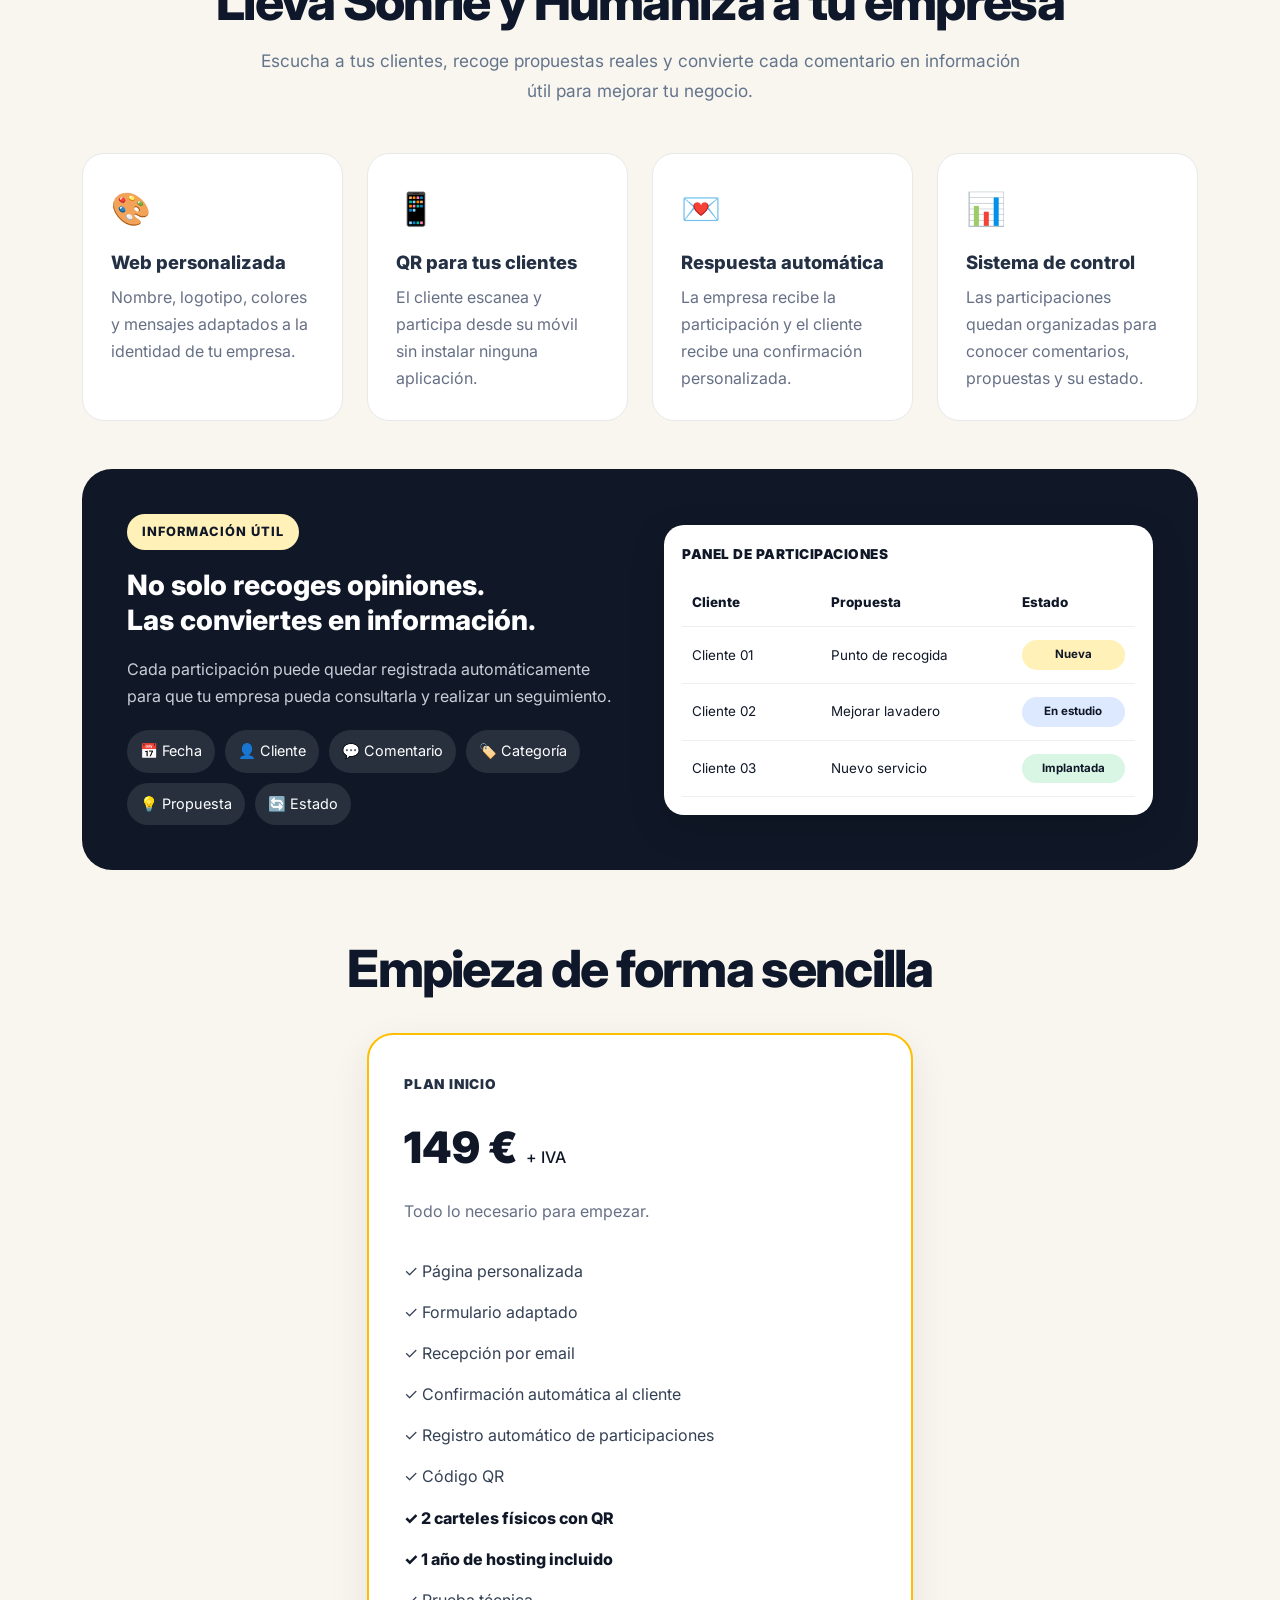
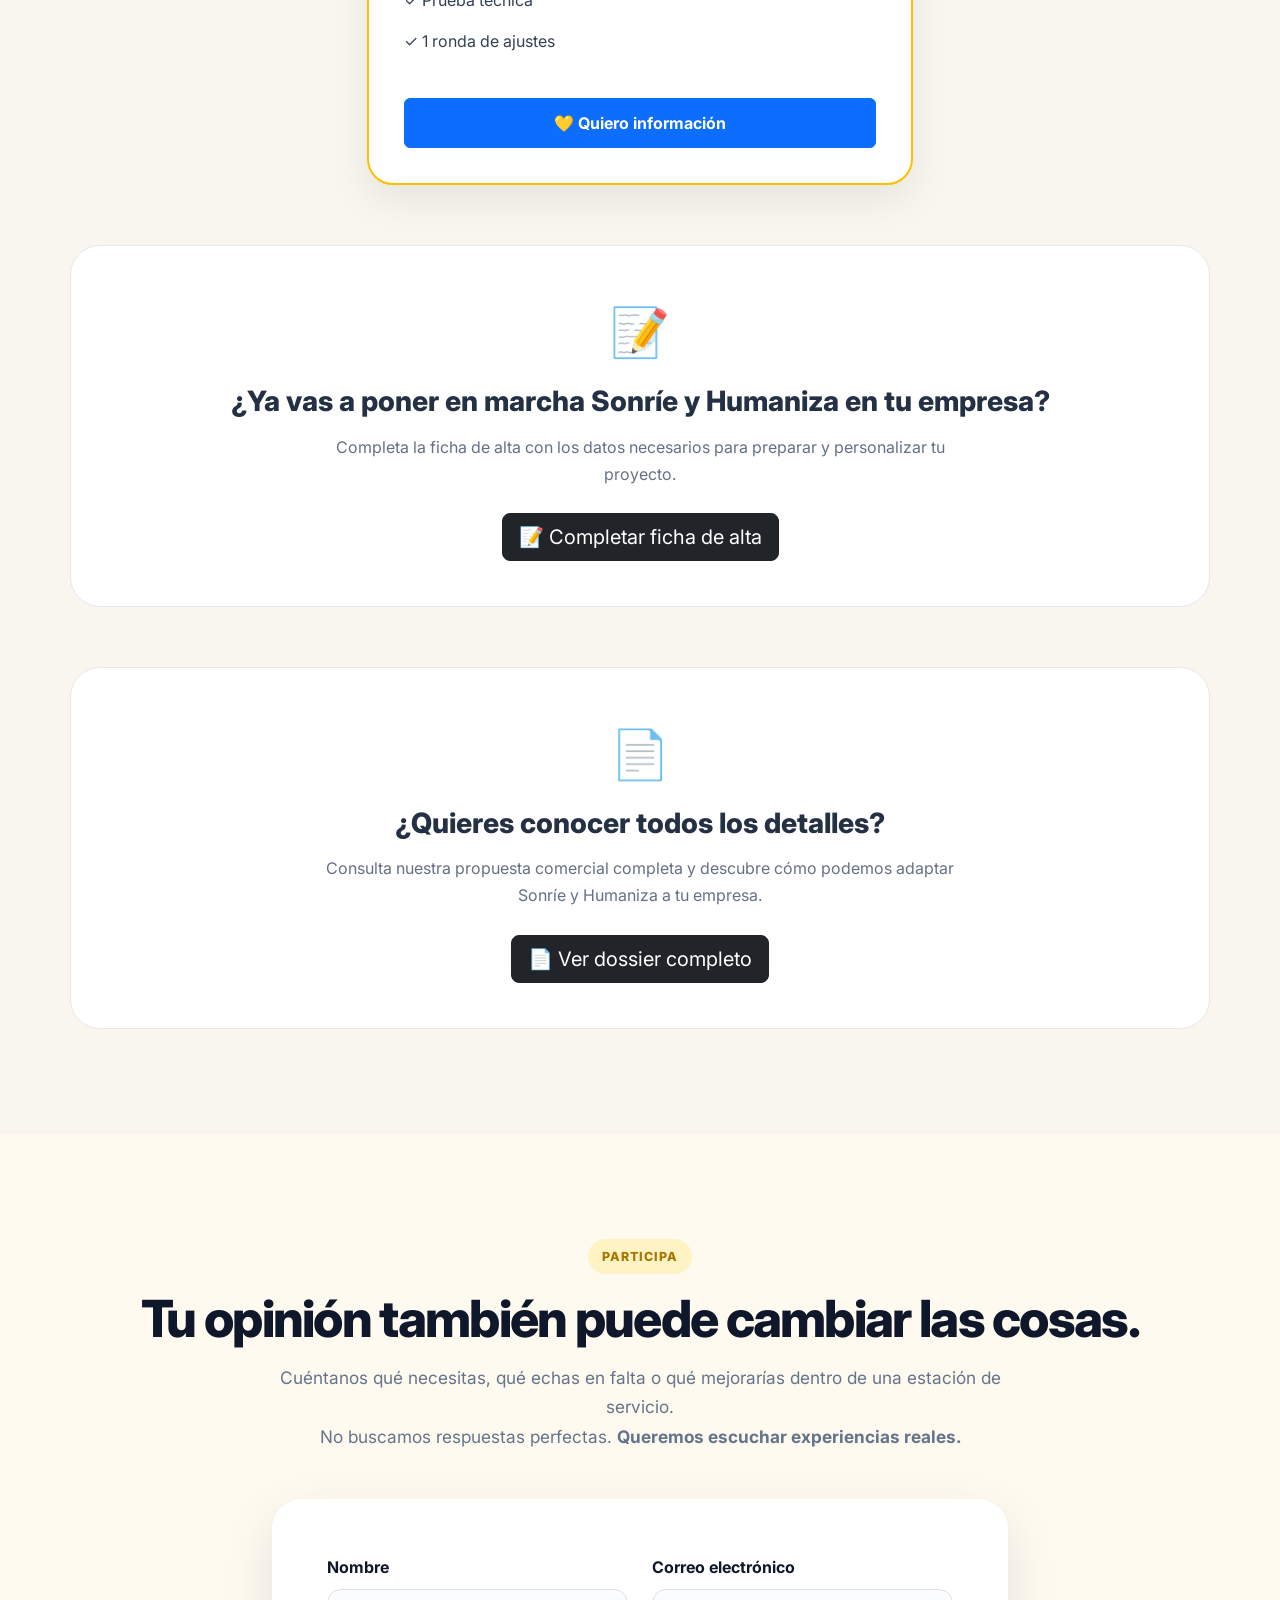
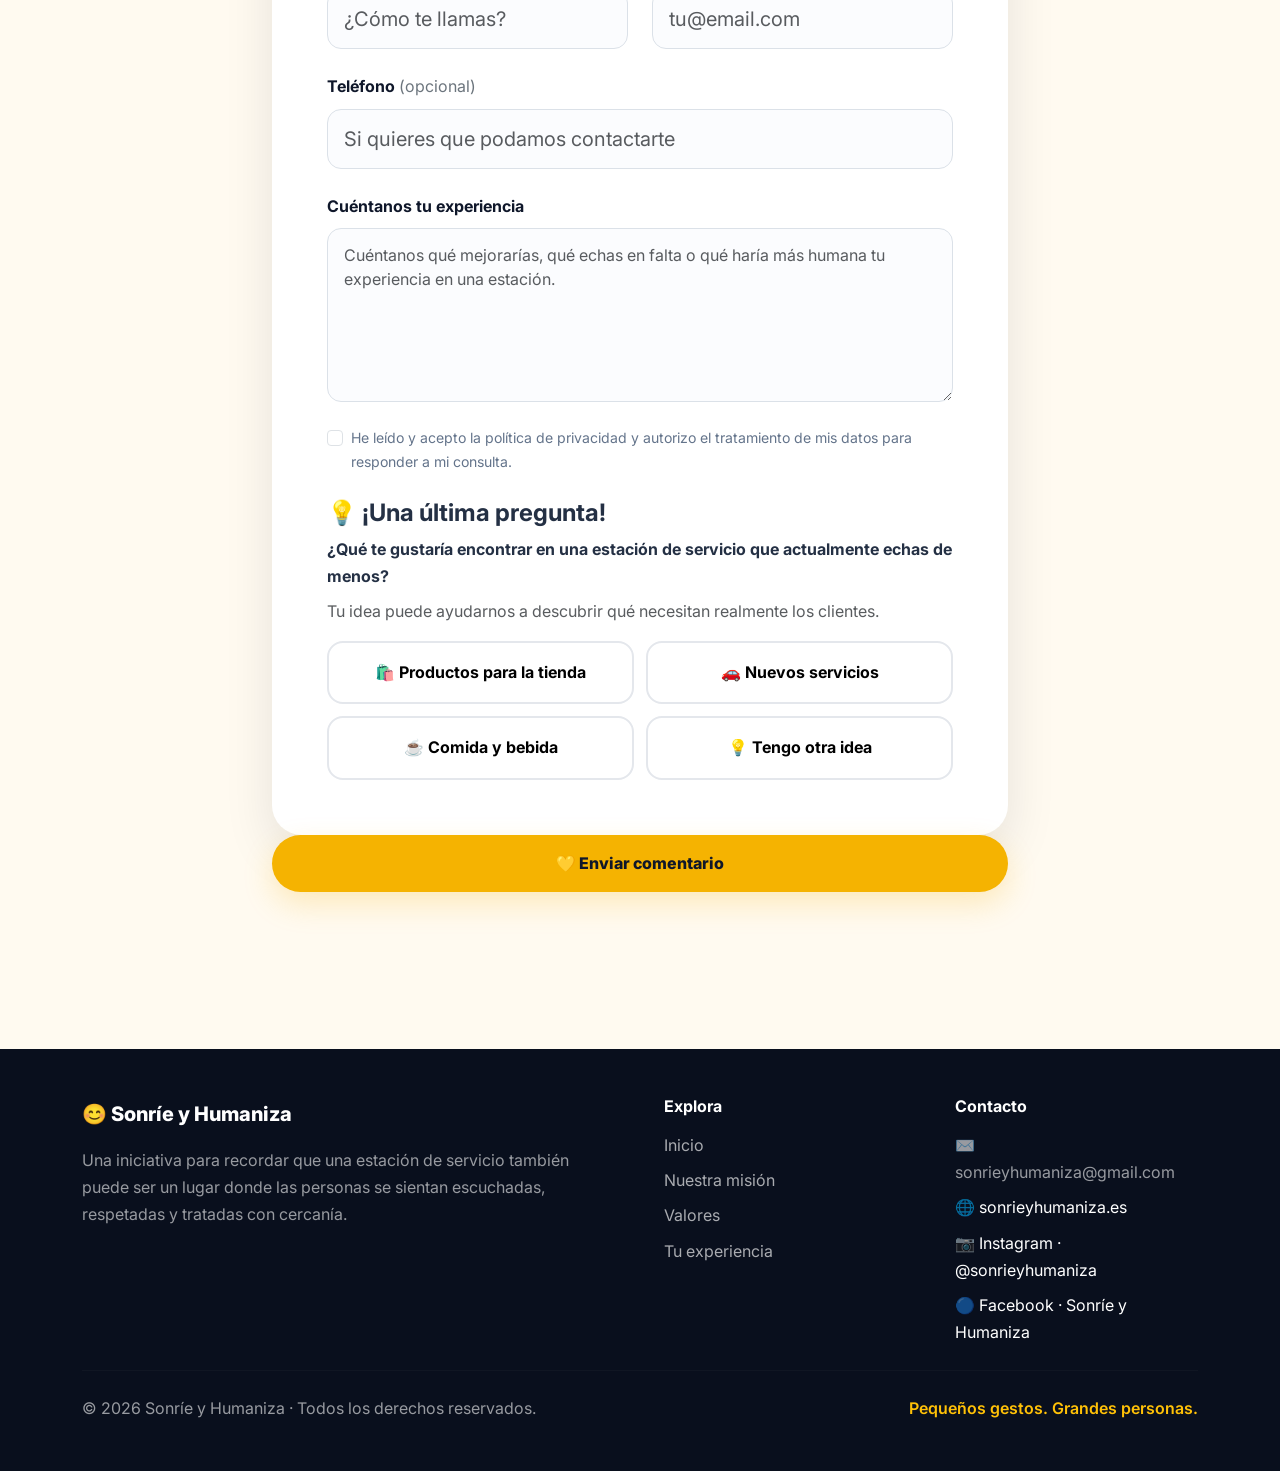
==== commit 32863c07: "quitar planes Removed unnecessary elements from the precios section." ====
--- a/index.html
+++ b/index.html
@@ -1790,23 +1790,15 @@
 
         <div class="text-center precios-cabecera">
 
-            <span class="section-kicker">
-                PLANES
-            </span>
+           
 
             <h3 class="section-title mt-3">
                 Empieza de forma sencilla
             </h3>
 
-            <p class="section-text mx-auto"
-               style="max-width:650px;">
-
-                Elige el nivel de implantación que mejor
-                se adapte a tu empresa.
-
-            </p>
-
-        </div>
+            </div>
+
+              
 
 
         <div class="row justify-content-center g-4">
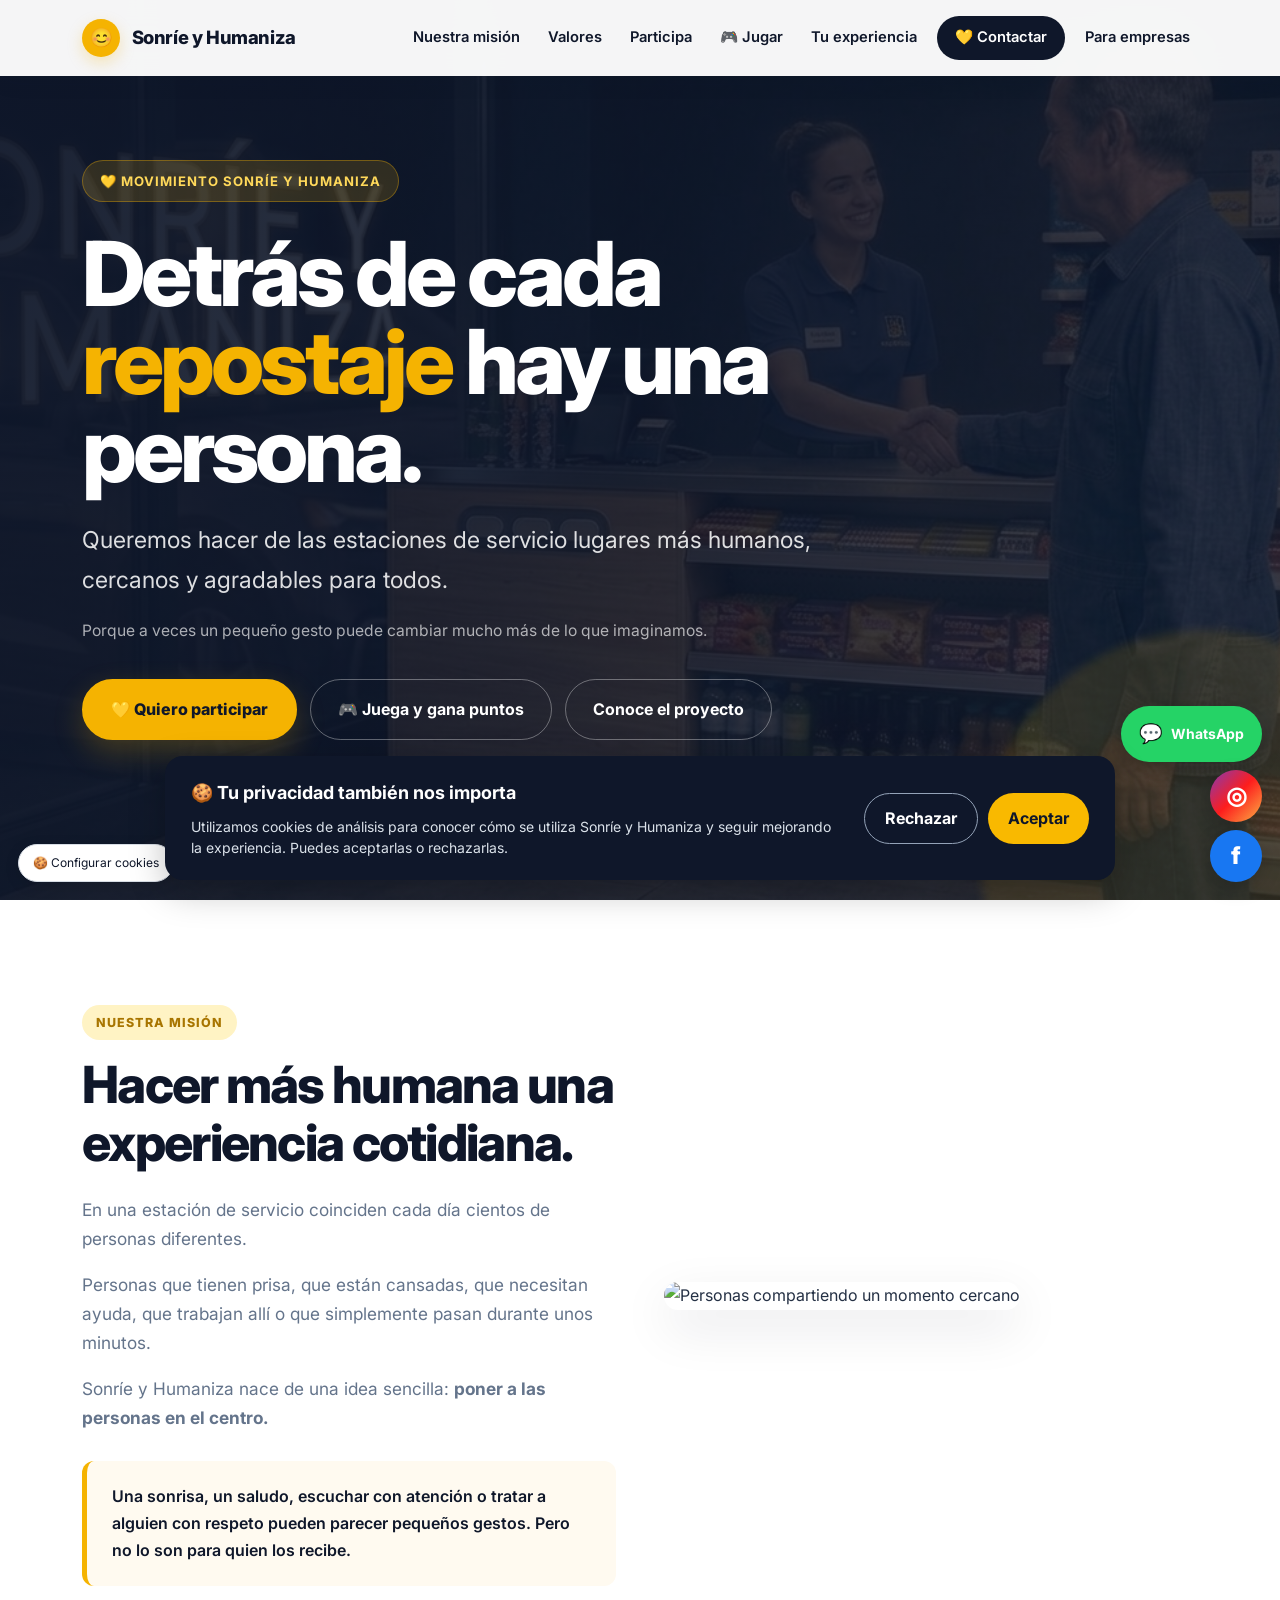
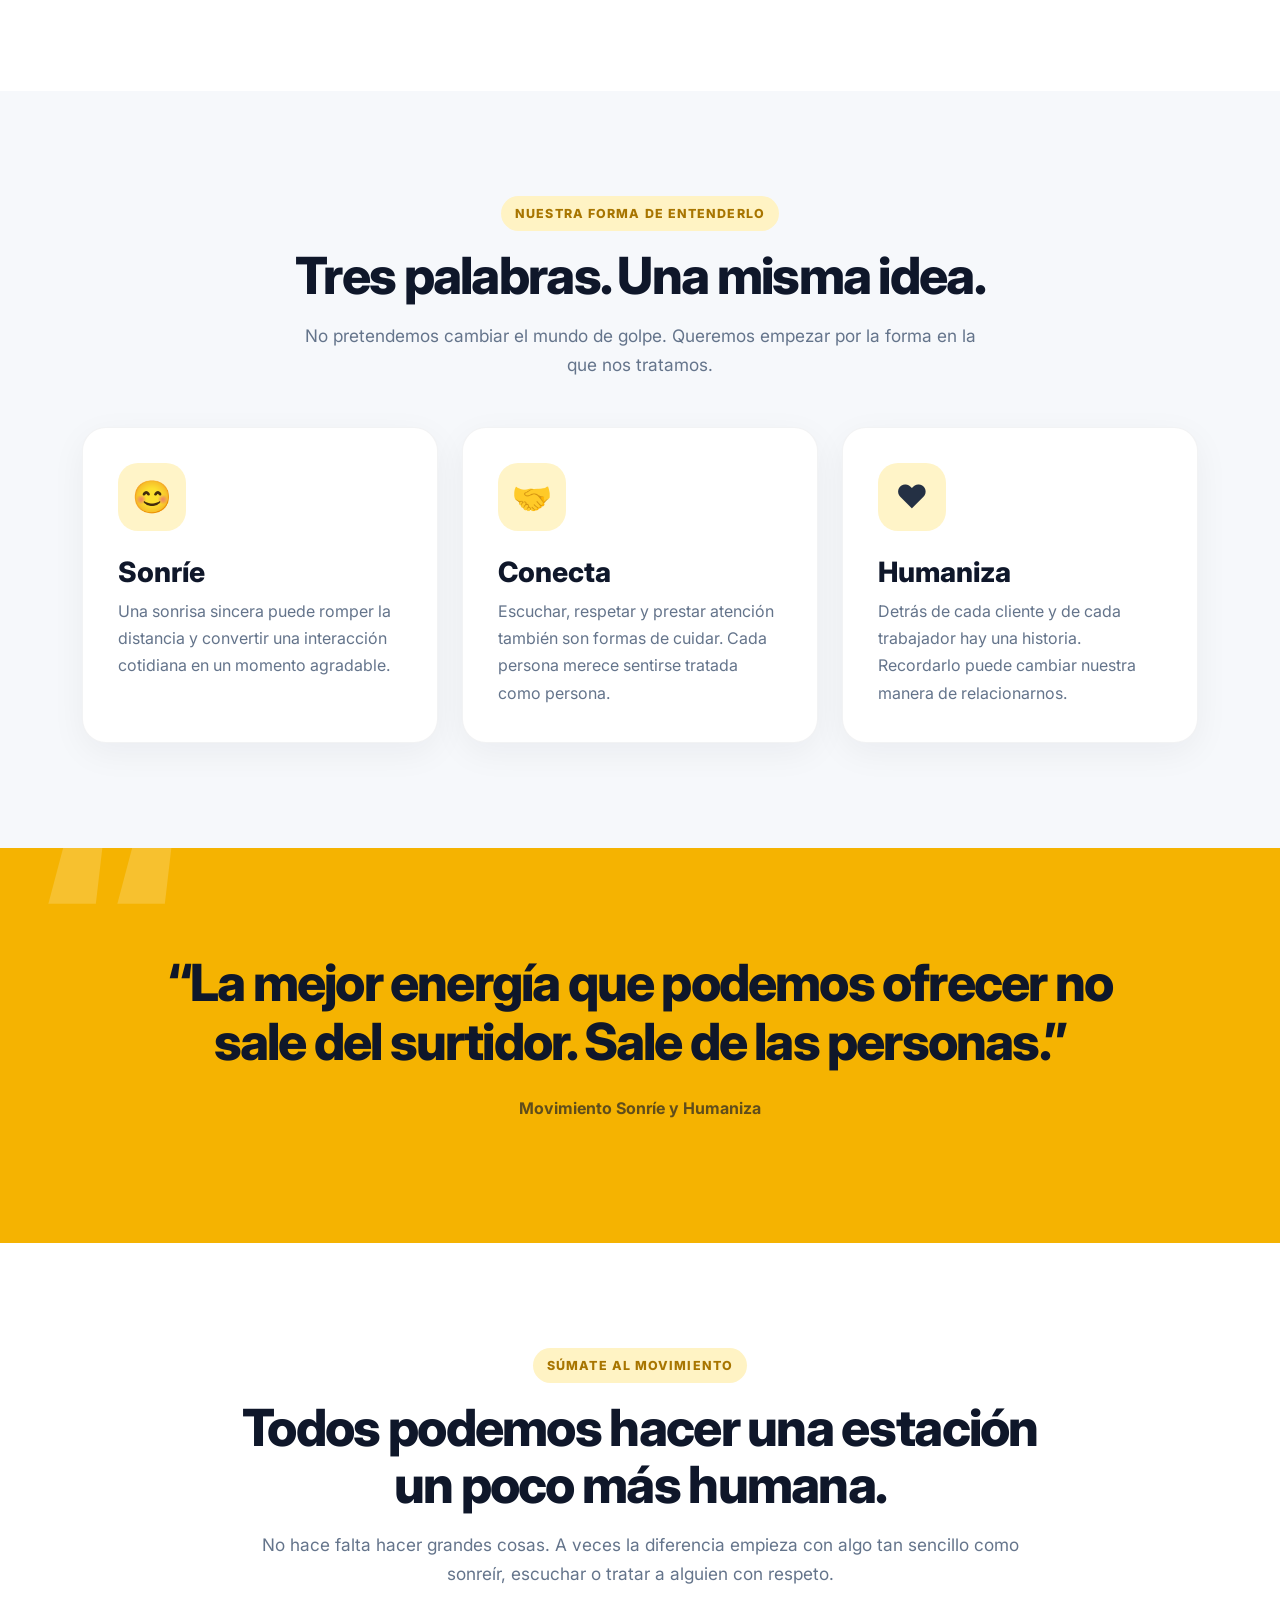
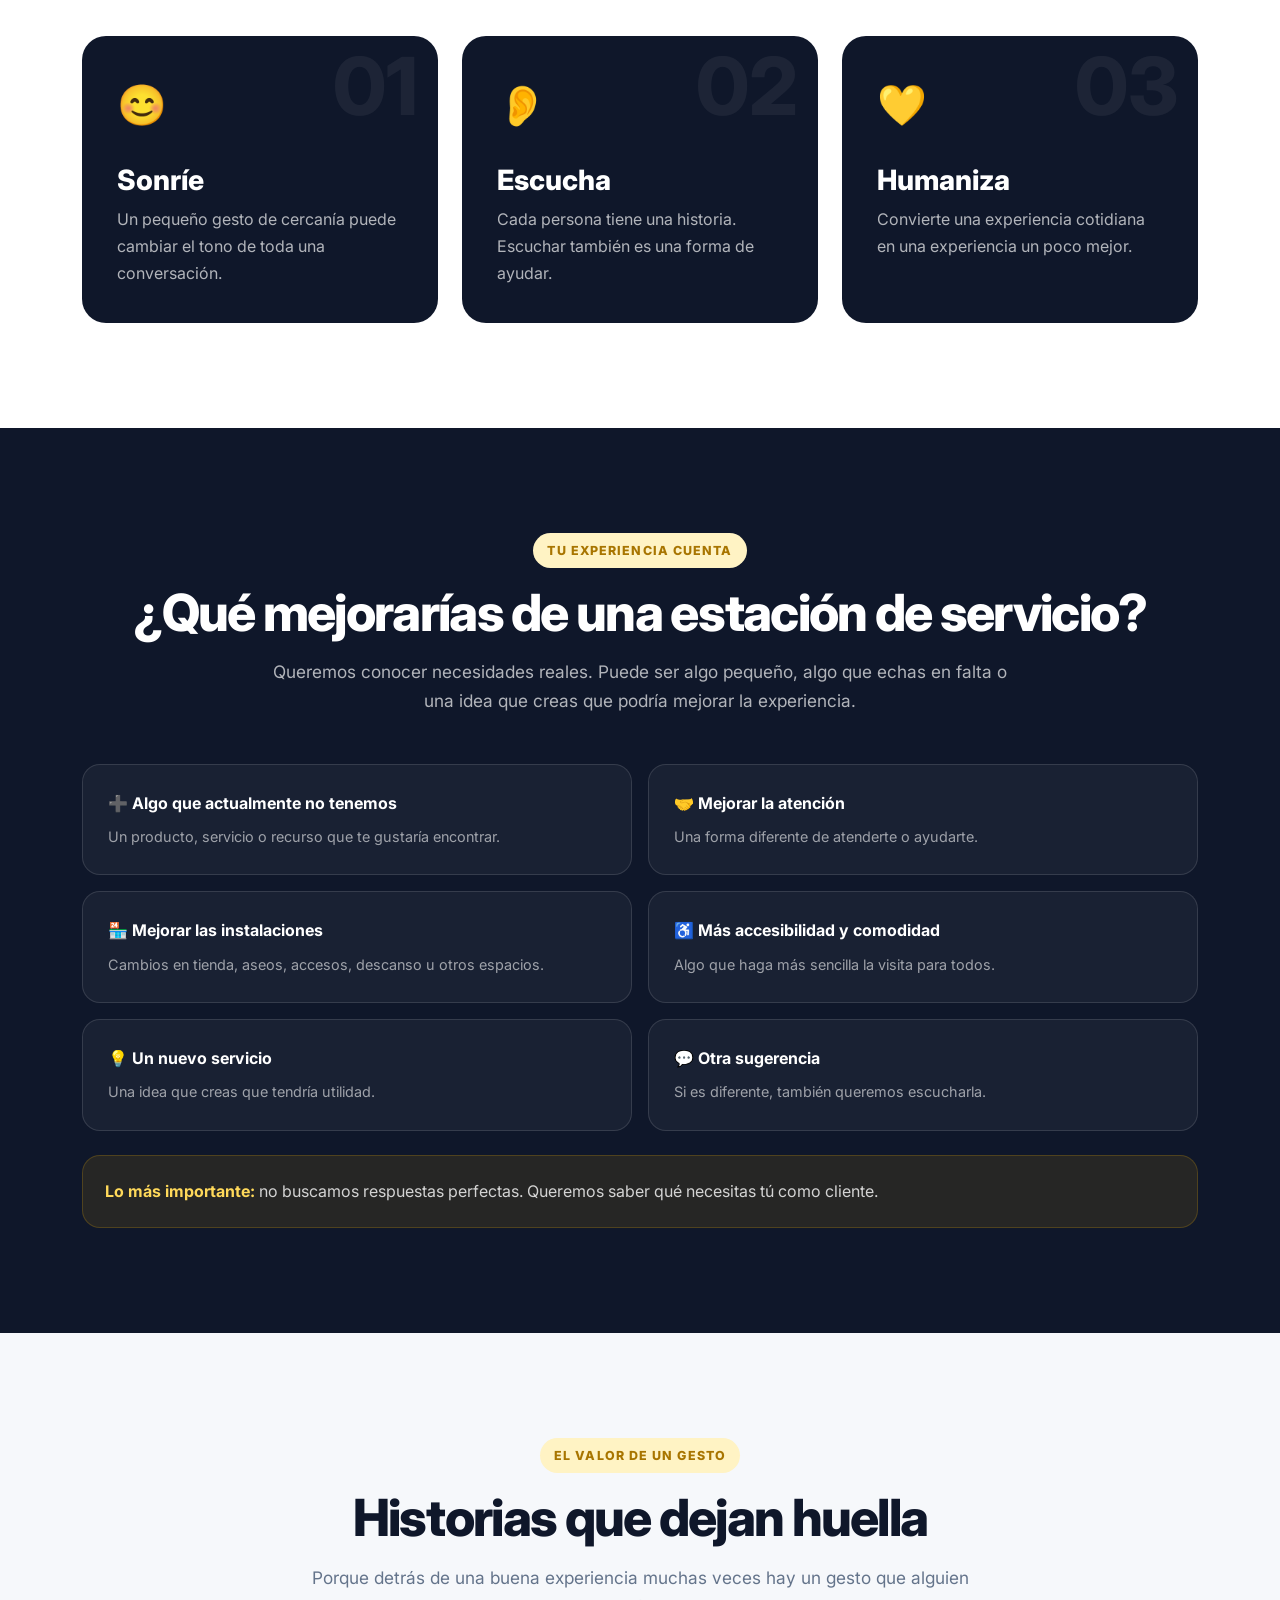
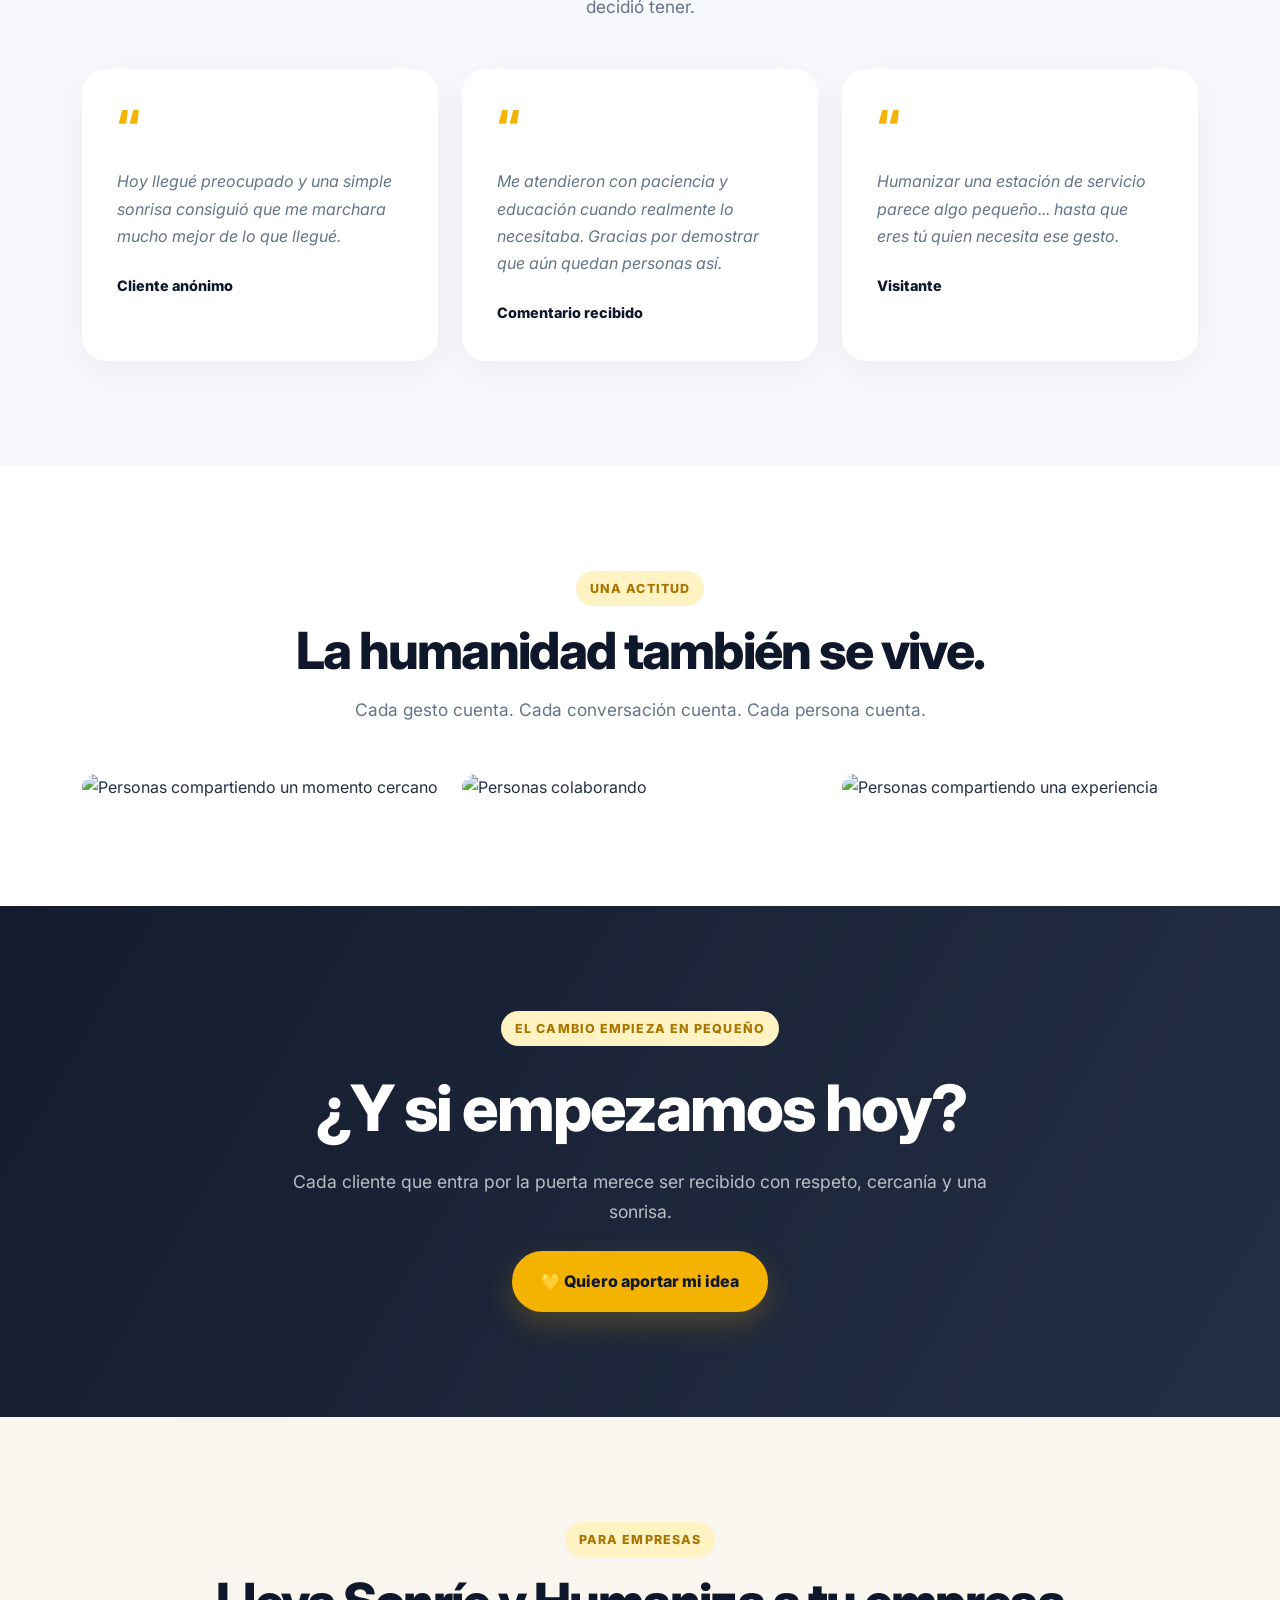
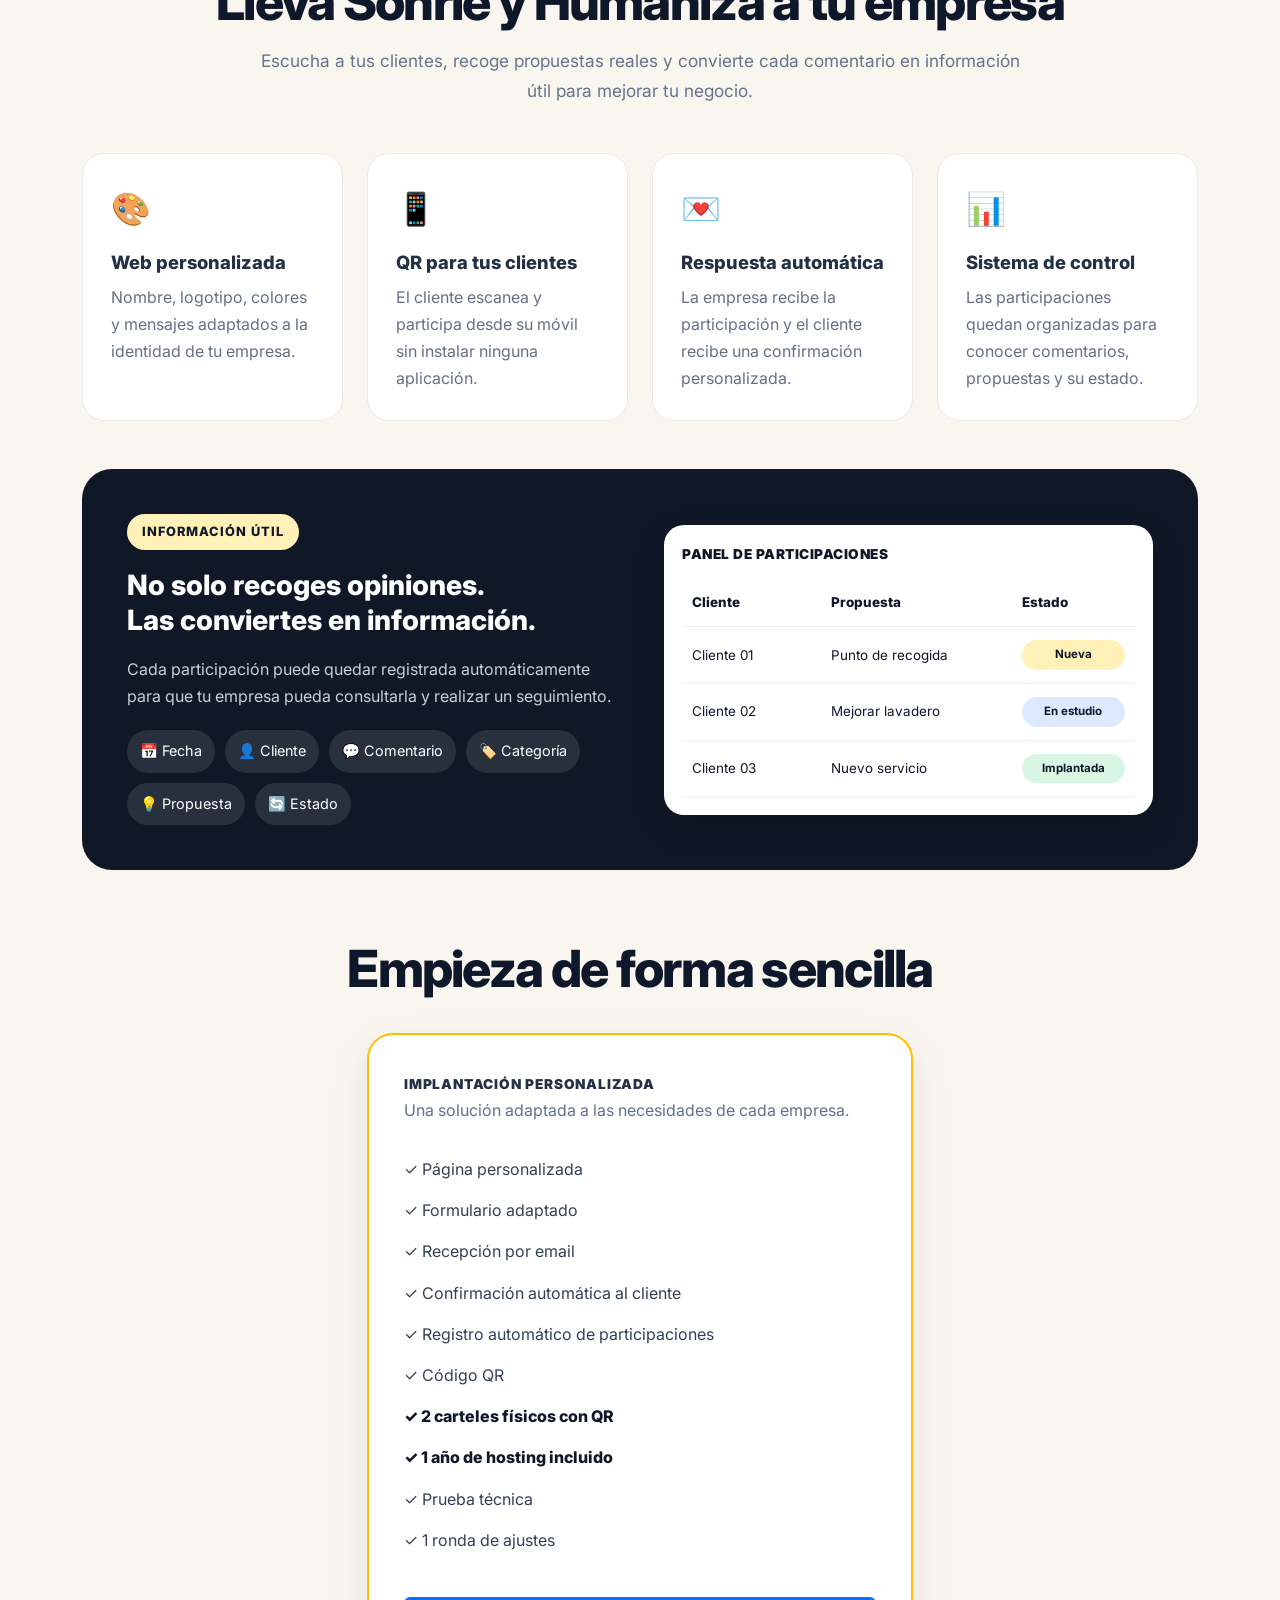
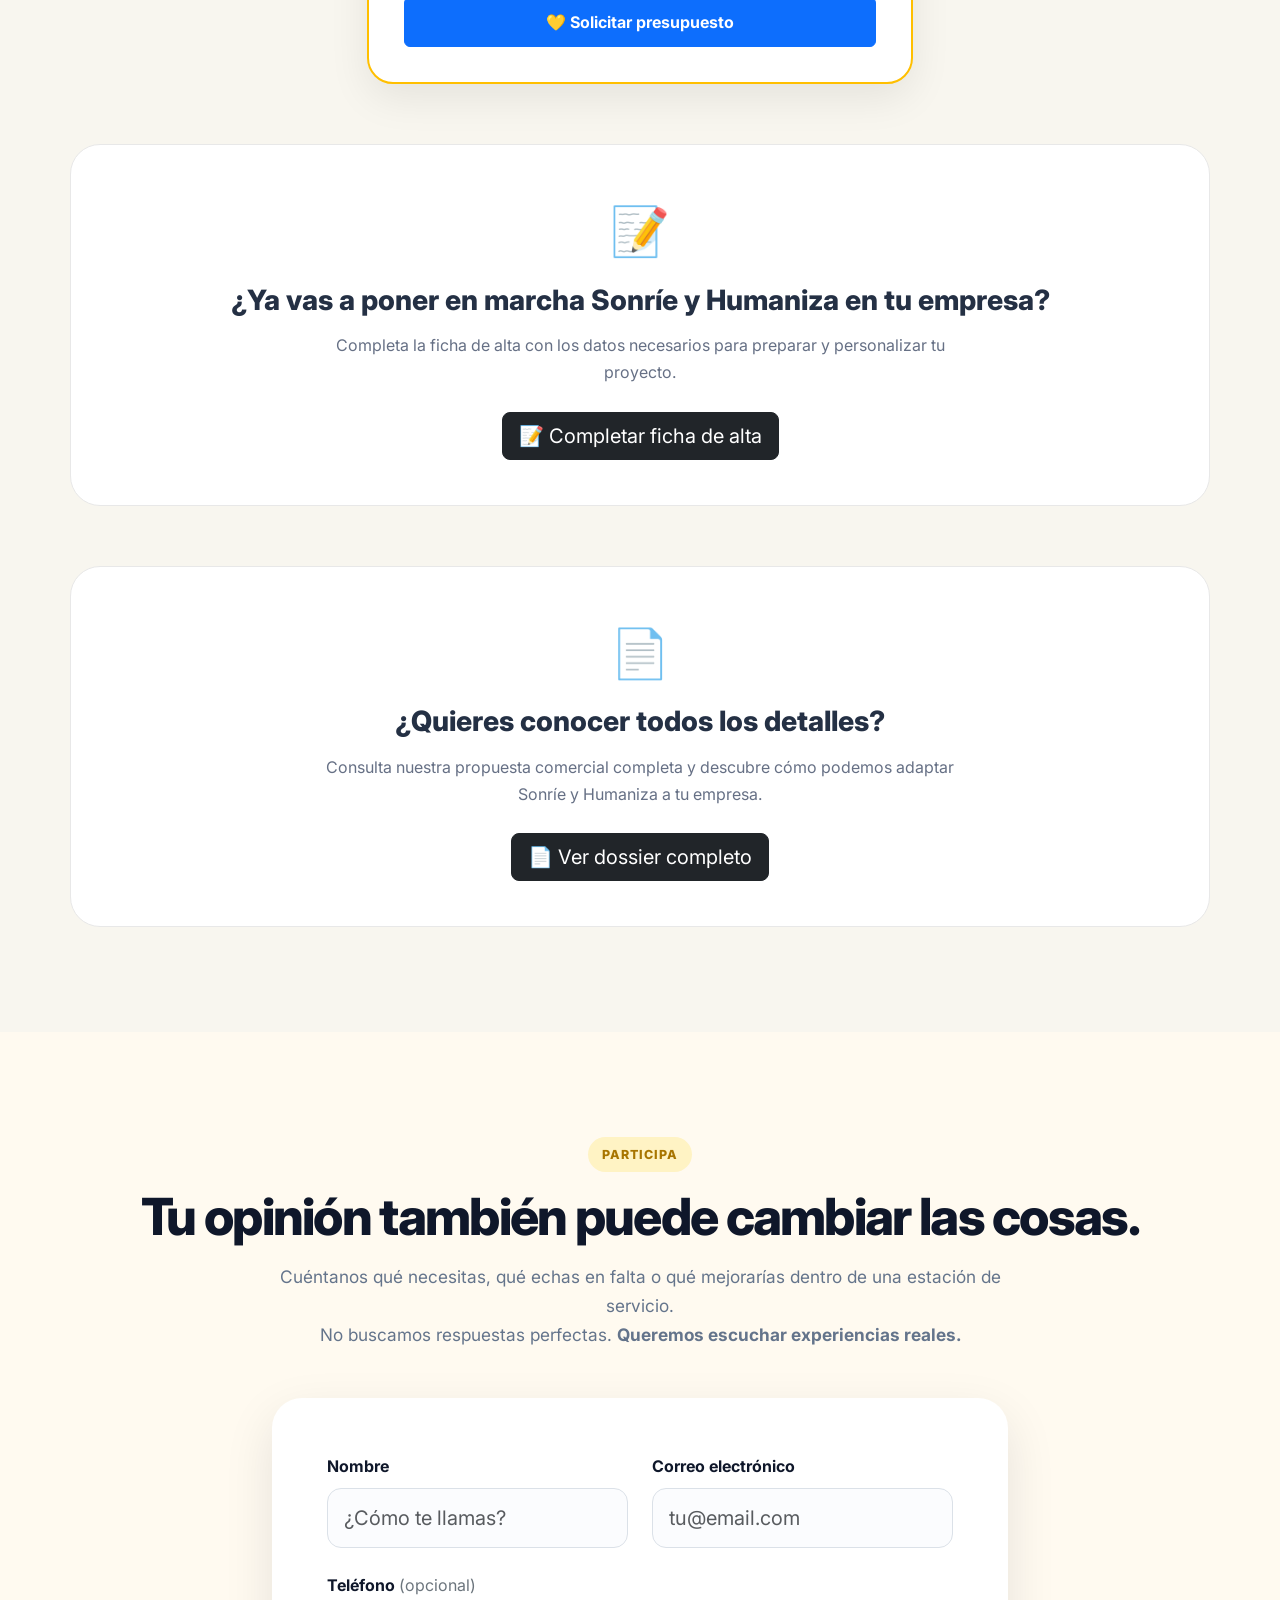
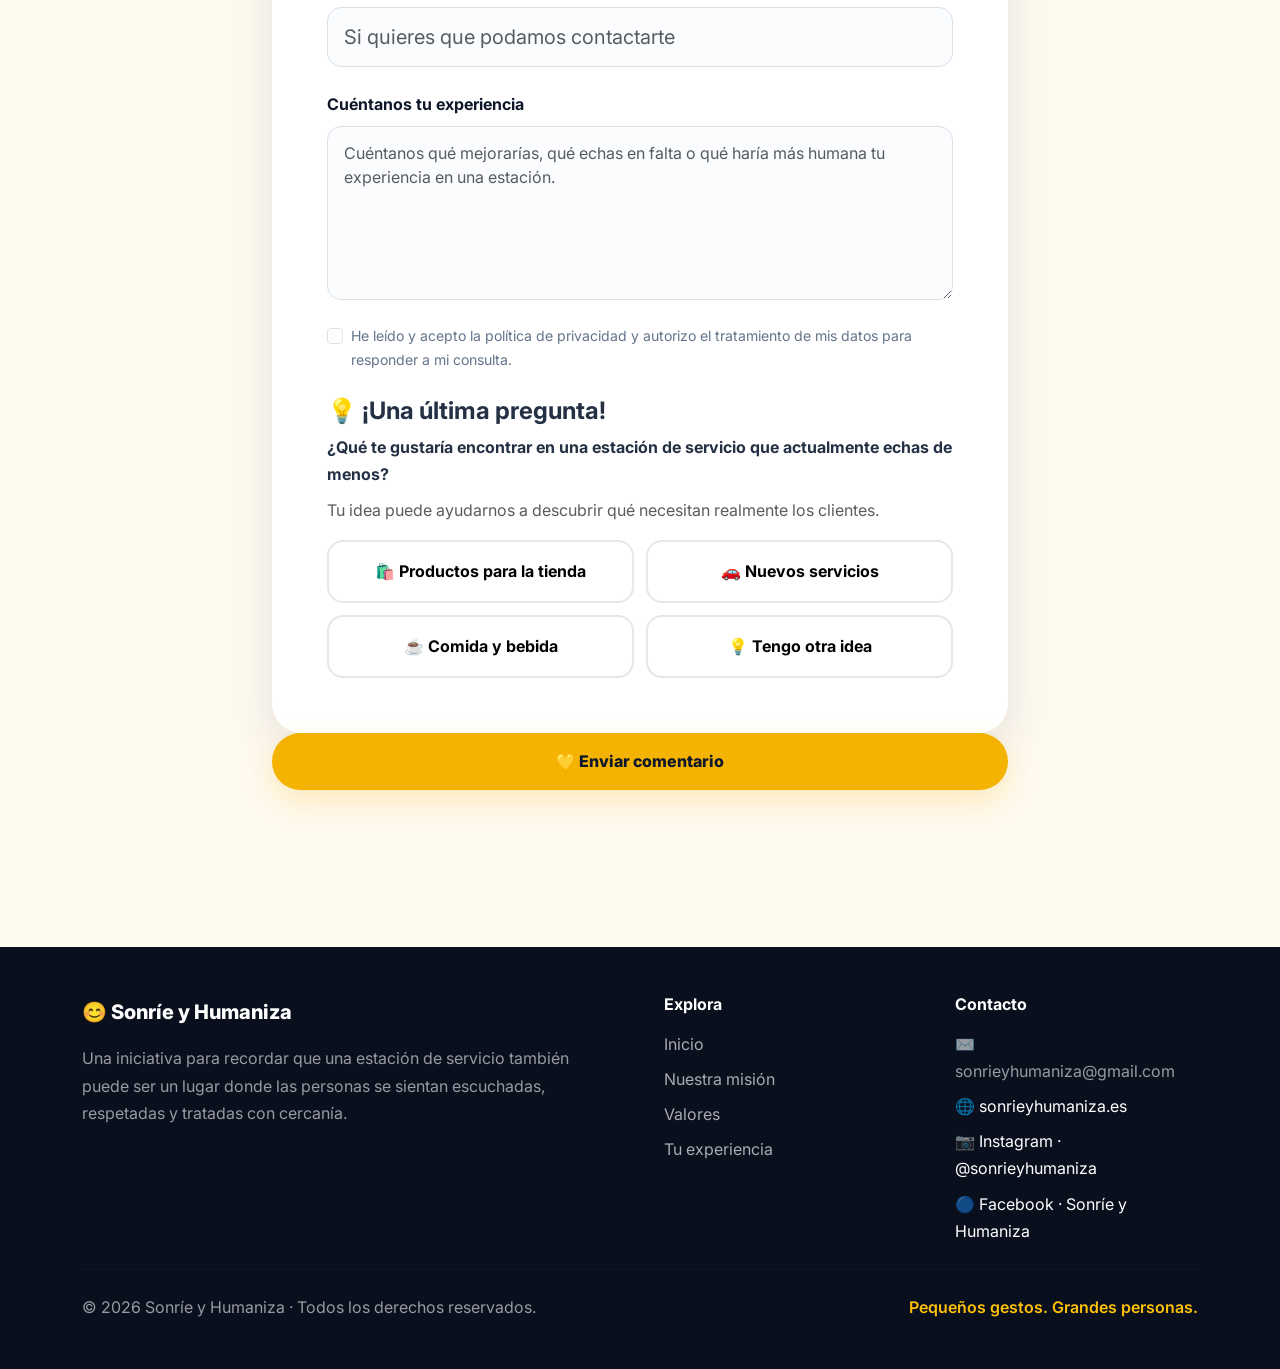
==== commit 6eaa678f: "Actualizar plan a implantación personalizada Updated the plan details and button text in index.html." ====
--- a/index.html
+++ b/index.html
@@ -1803,23 +1803,20 @@
 
         <div class="row justify-content-center g-4">
 
-            <!-- PLAN 149 -->
+          
 
             <div class="col-lg-6 col-md-8">
 
                 <div class="precio-card destacado">
 
                     <span class="precio-etiqueta">
-                        PLAN INICIO
+                       IMPLANTACIÓN PERSONALIZADA
                     </span>
 
-                    <div class="precio">
-                        149 €
-                        <small>+ IVA</small>
-                    </div>
+                    
 
                     <p class="precio-subtitulo">
-                        Todo lo necesario para empezar.
+                       Una solución adaptada a las necesidades de cada empresa.
                     </p>
 
                     <ul>
@@ -1848,7 +1845,7 @@
    id="botonPlanInicio"
    class="btn btn-primary w-100 precio-boton">
 
-    💛 Quiero información
+    💛  Solicitar presupuesto
 
 </a>
 
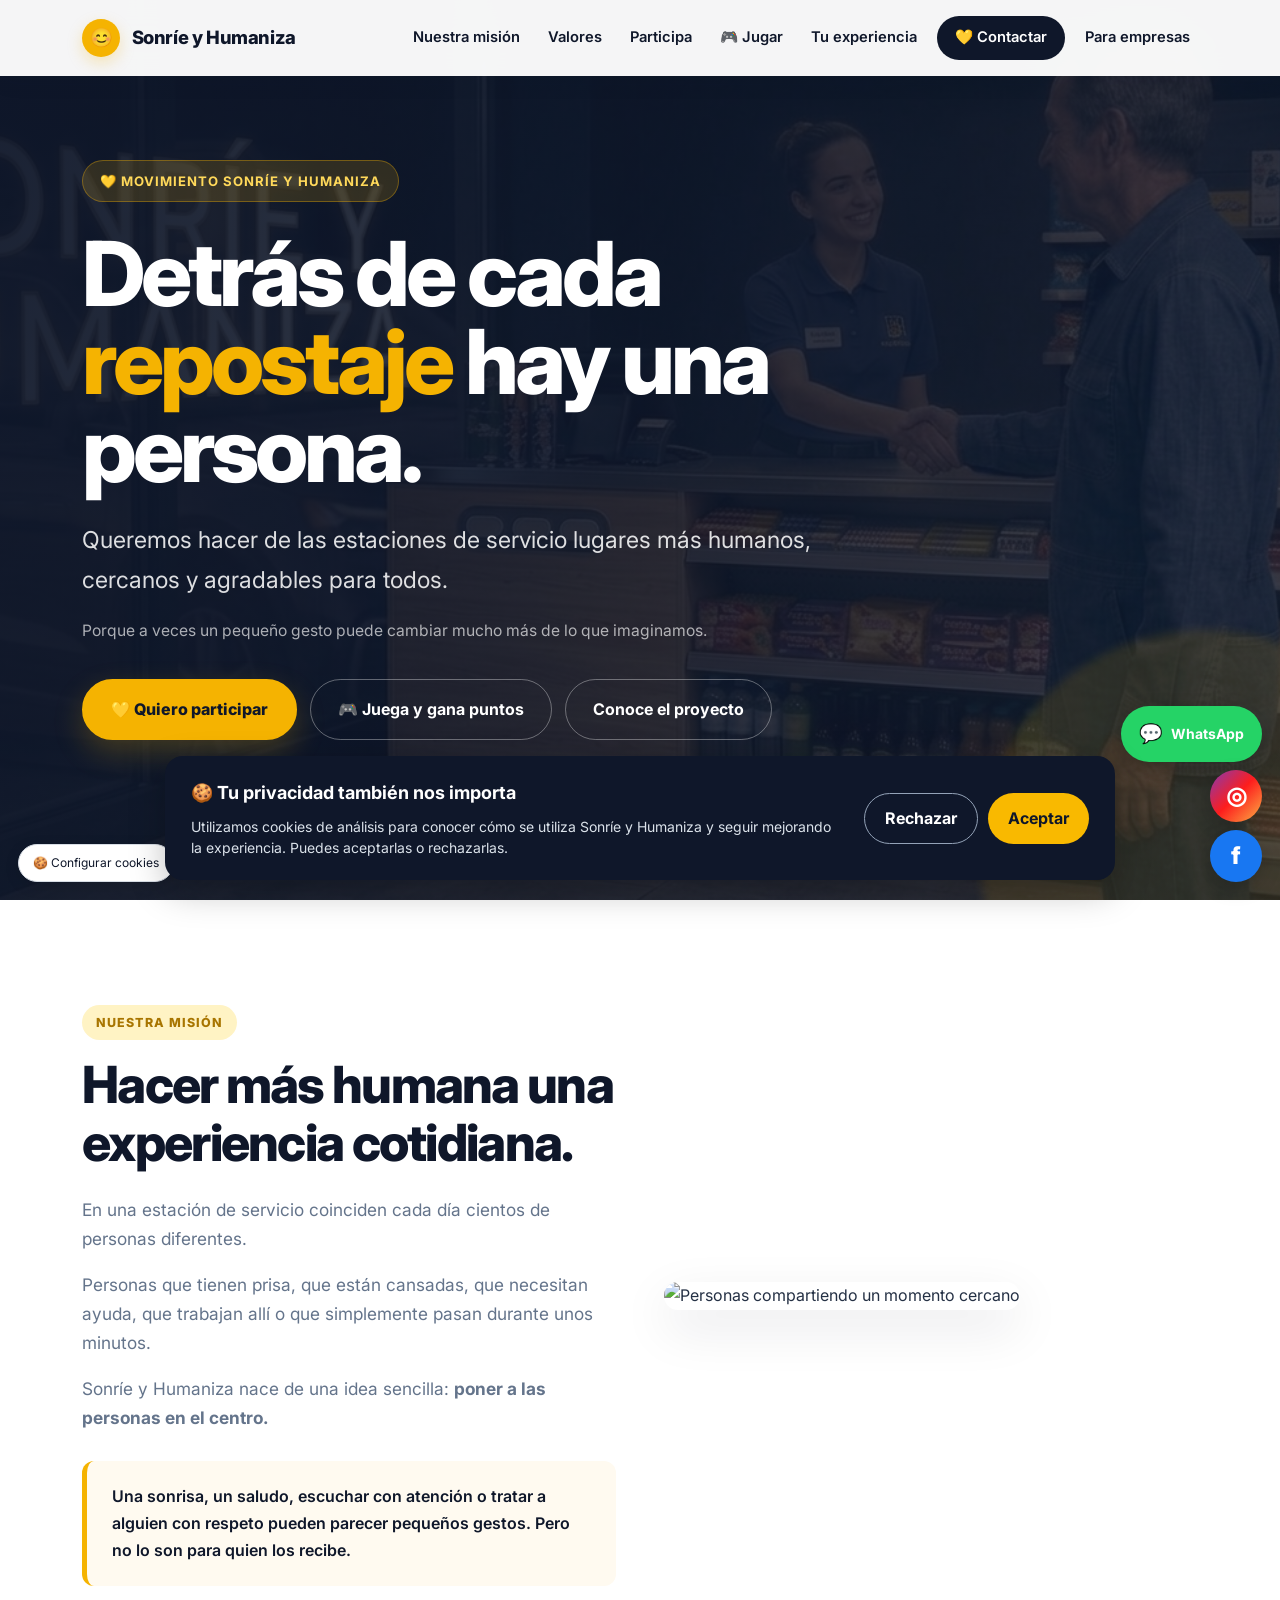
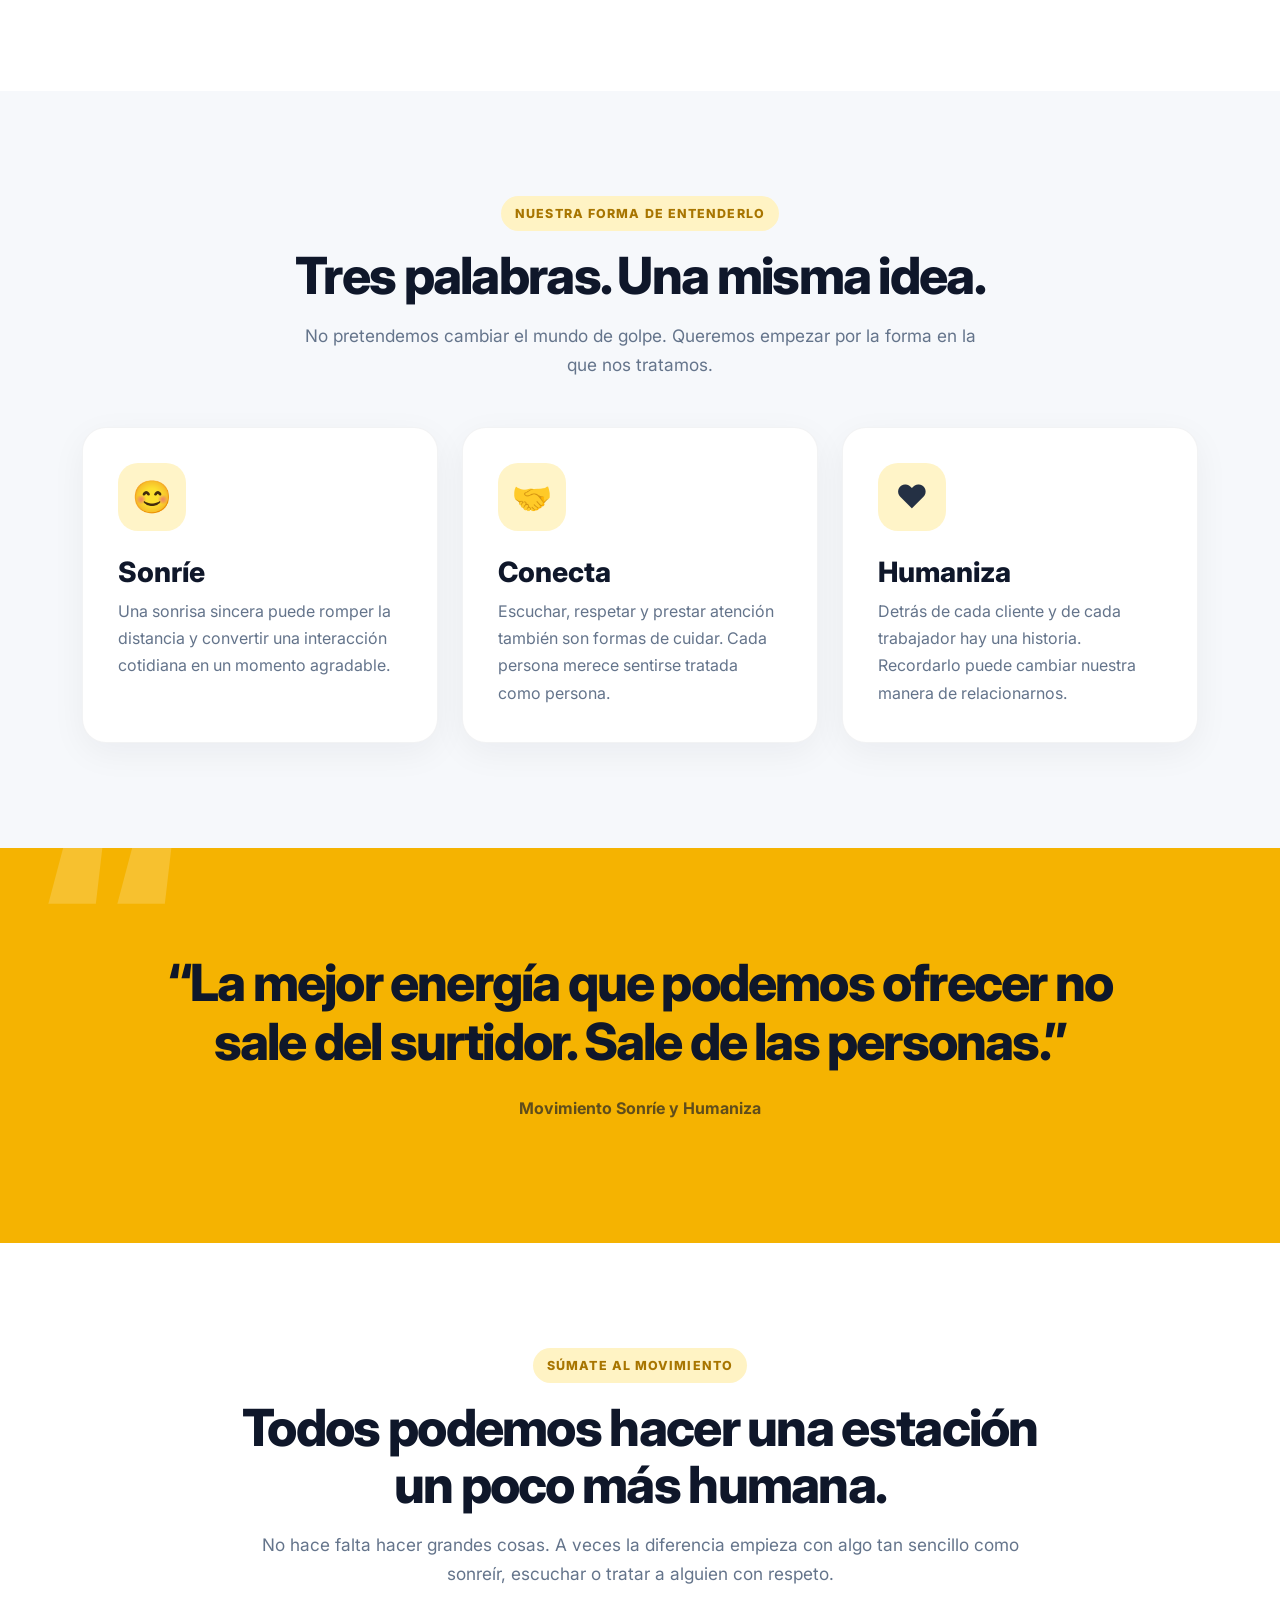
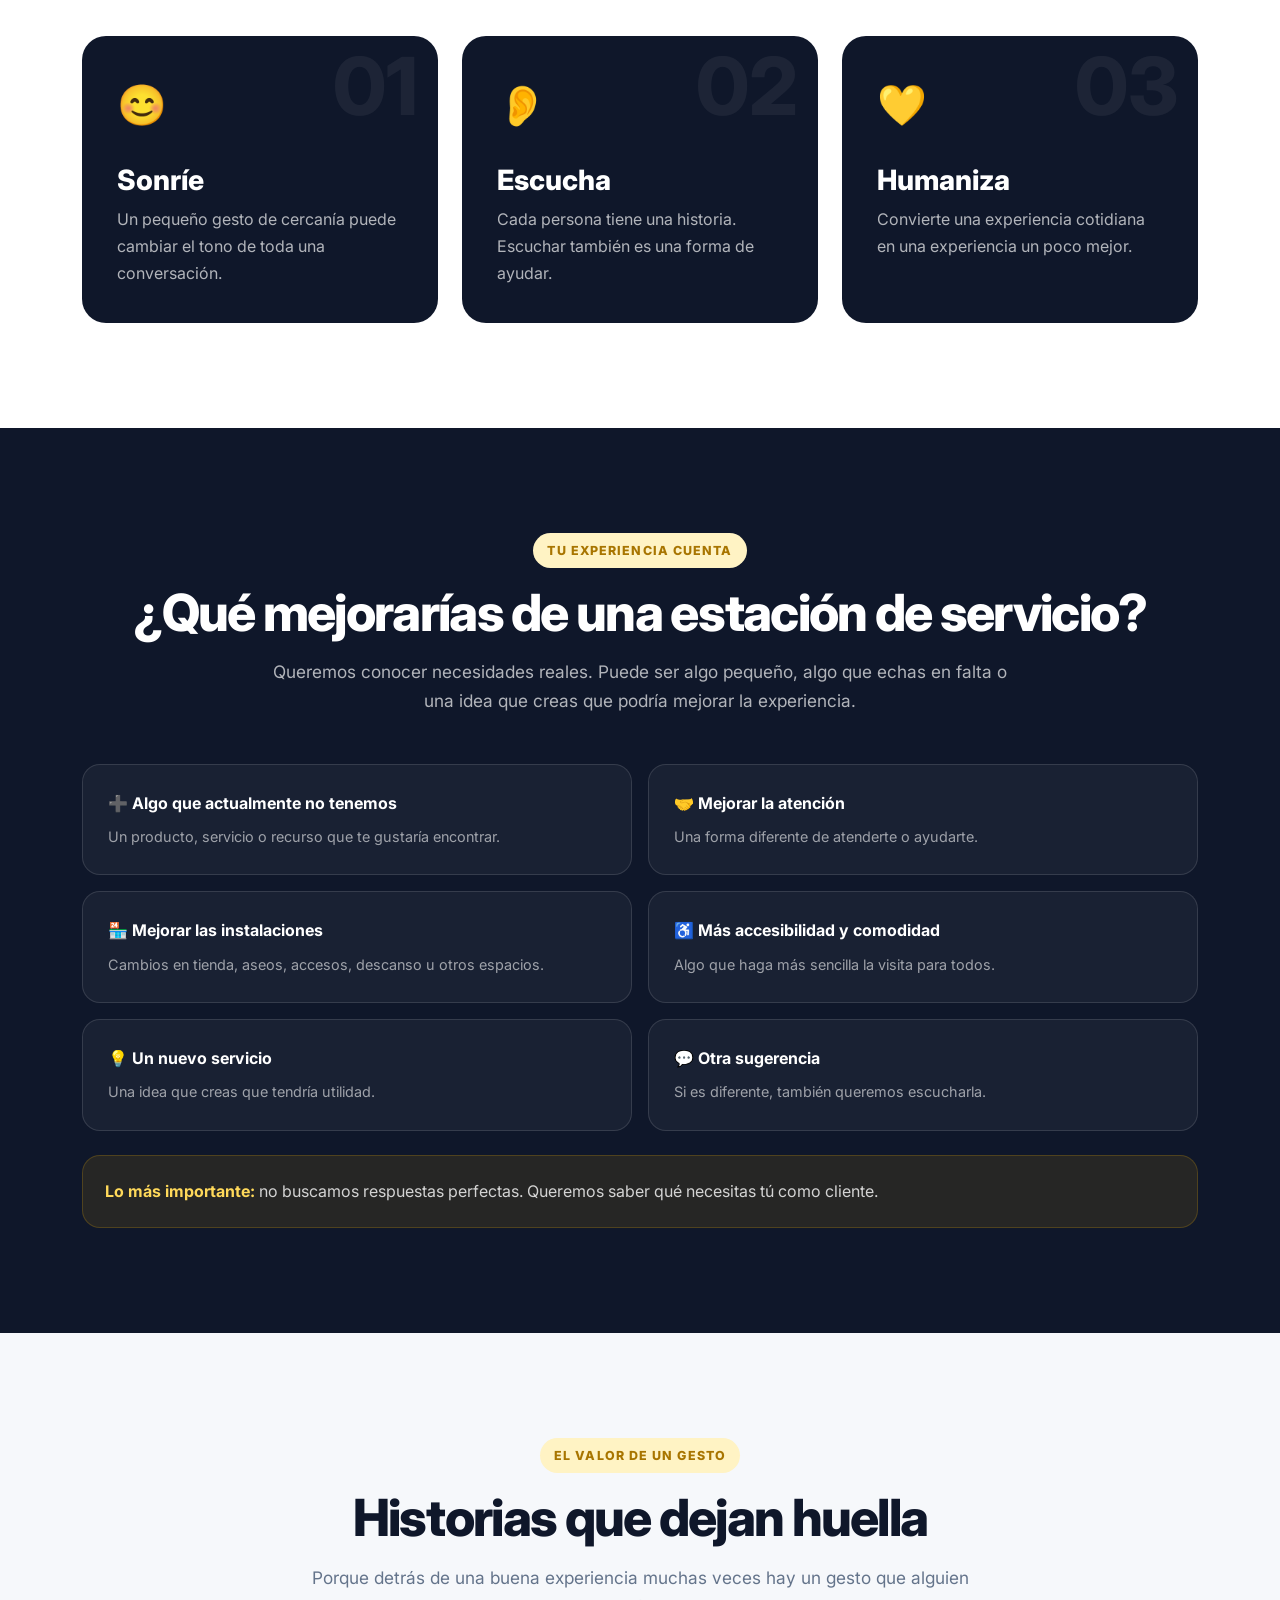
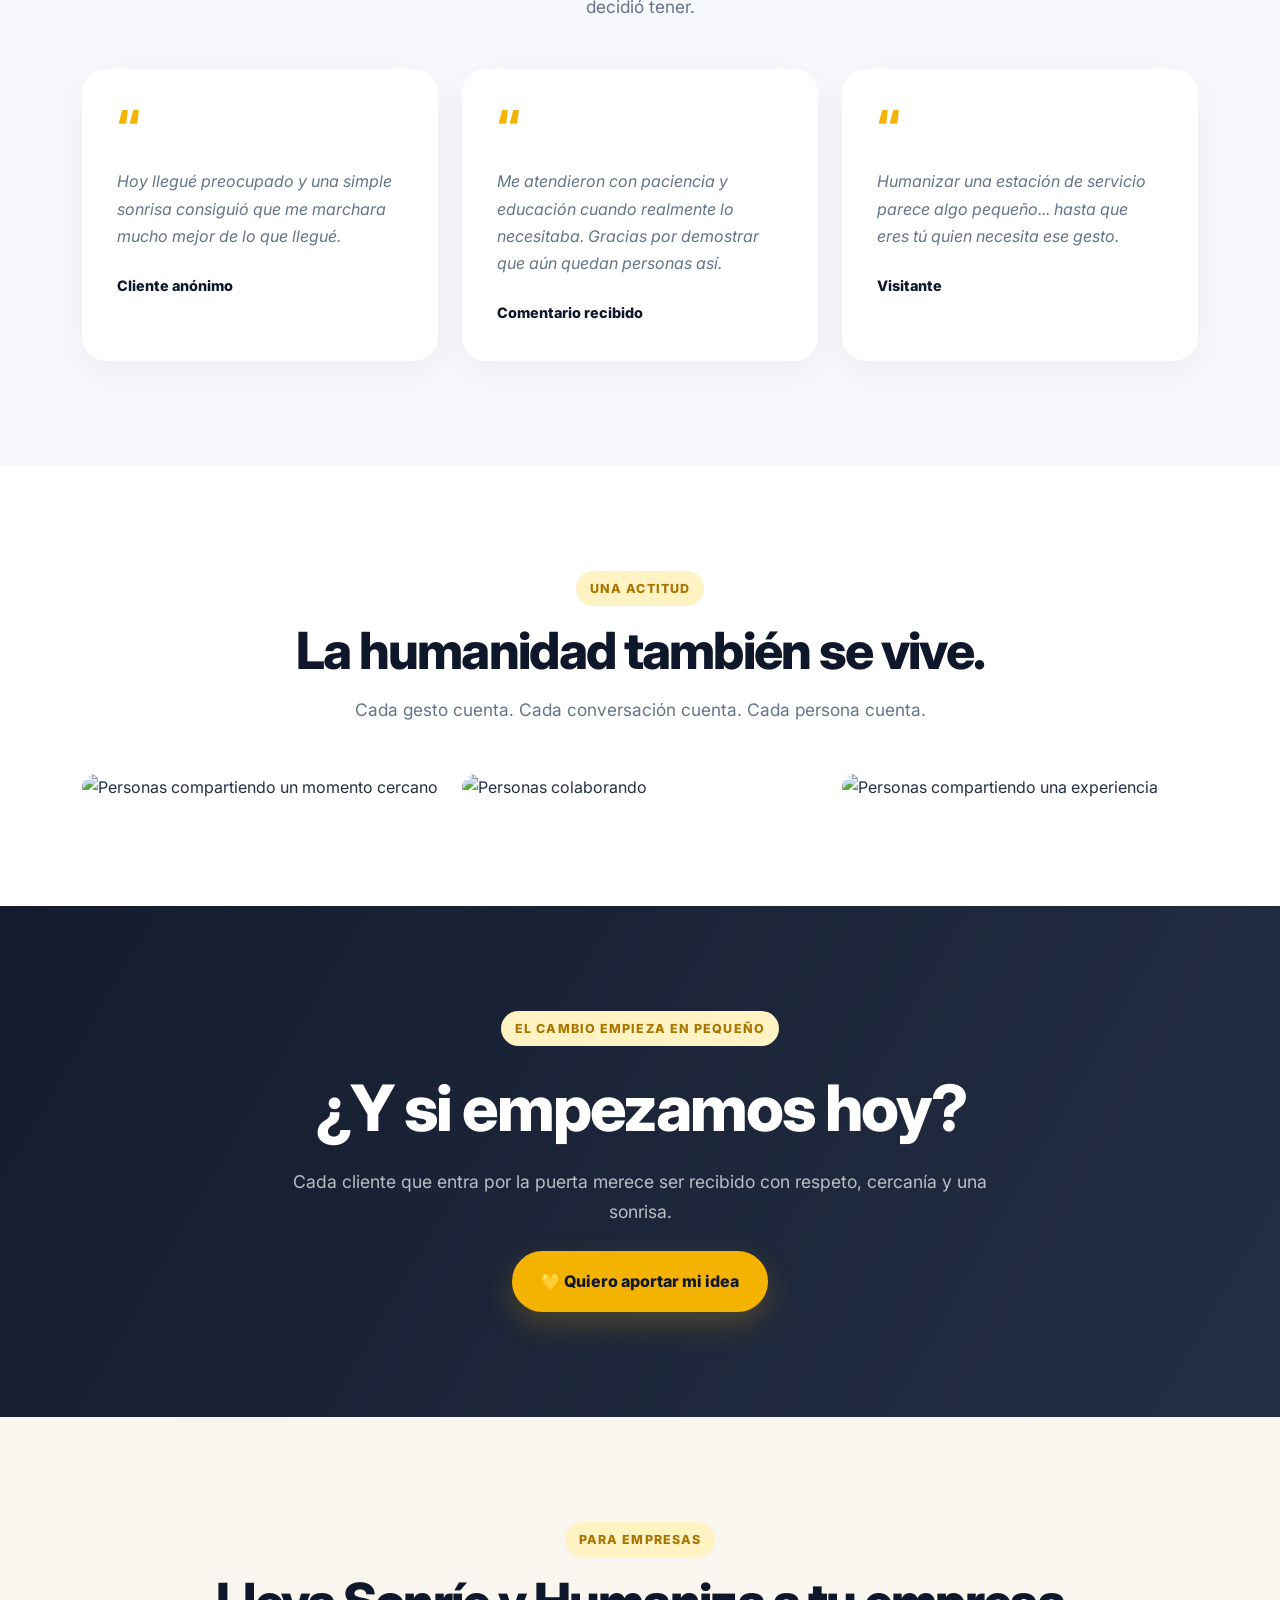
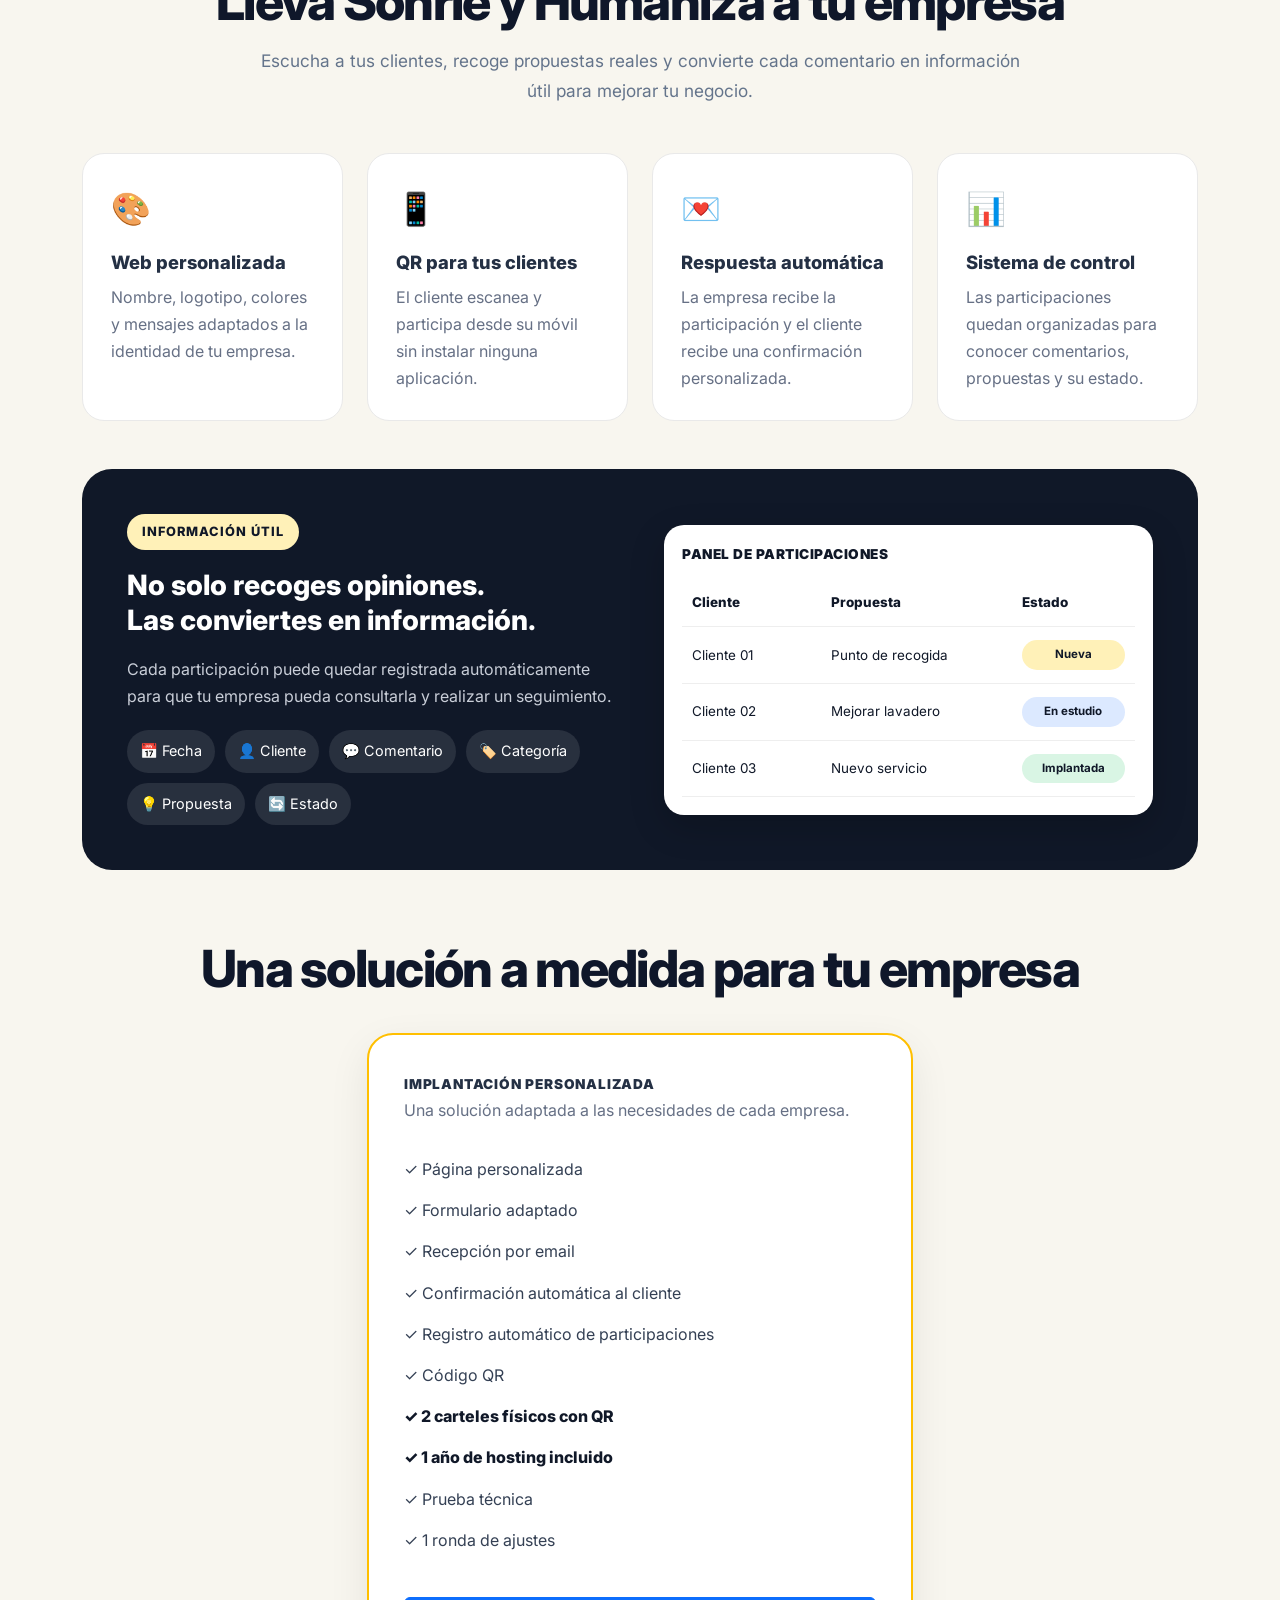
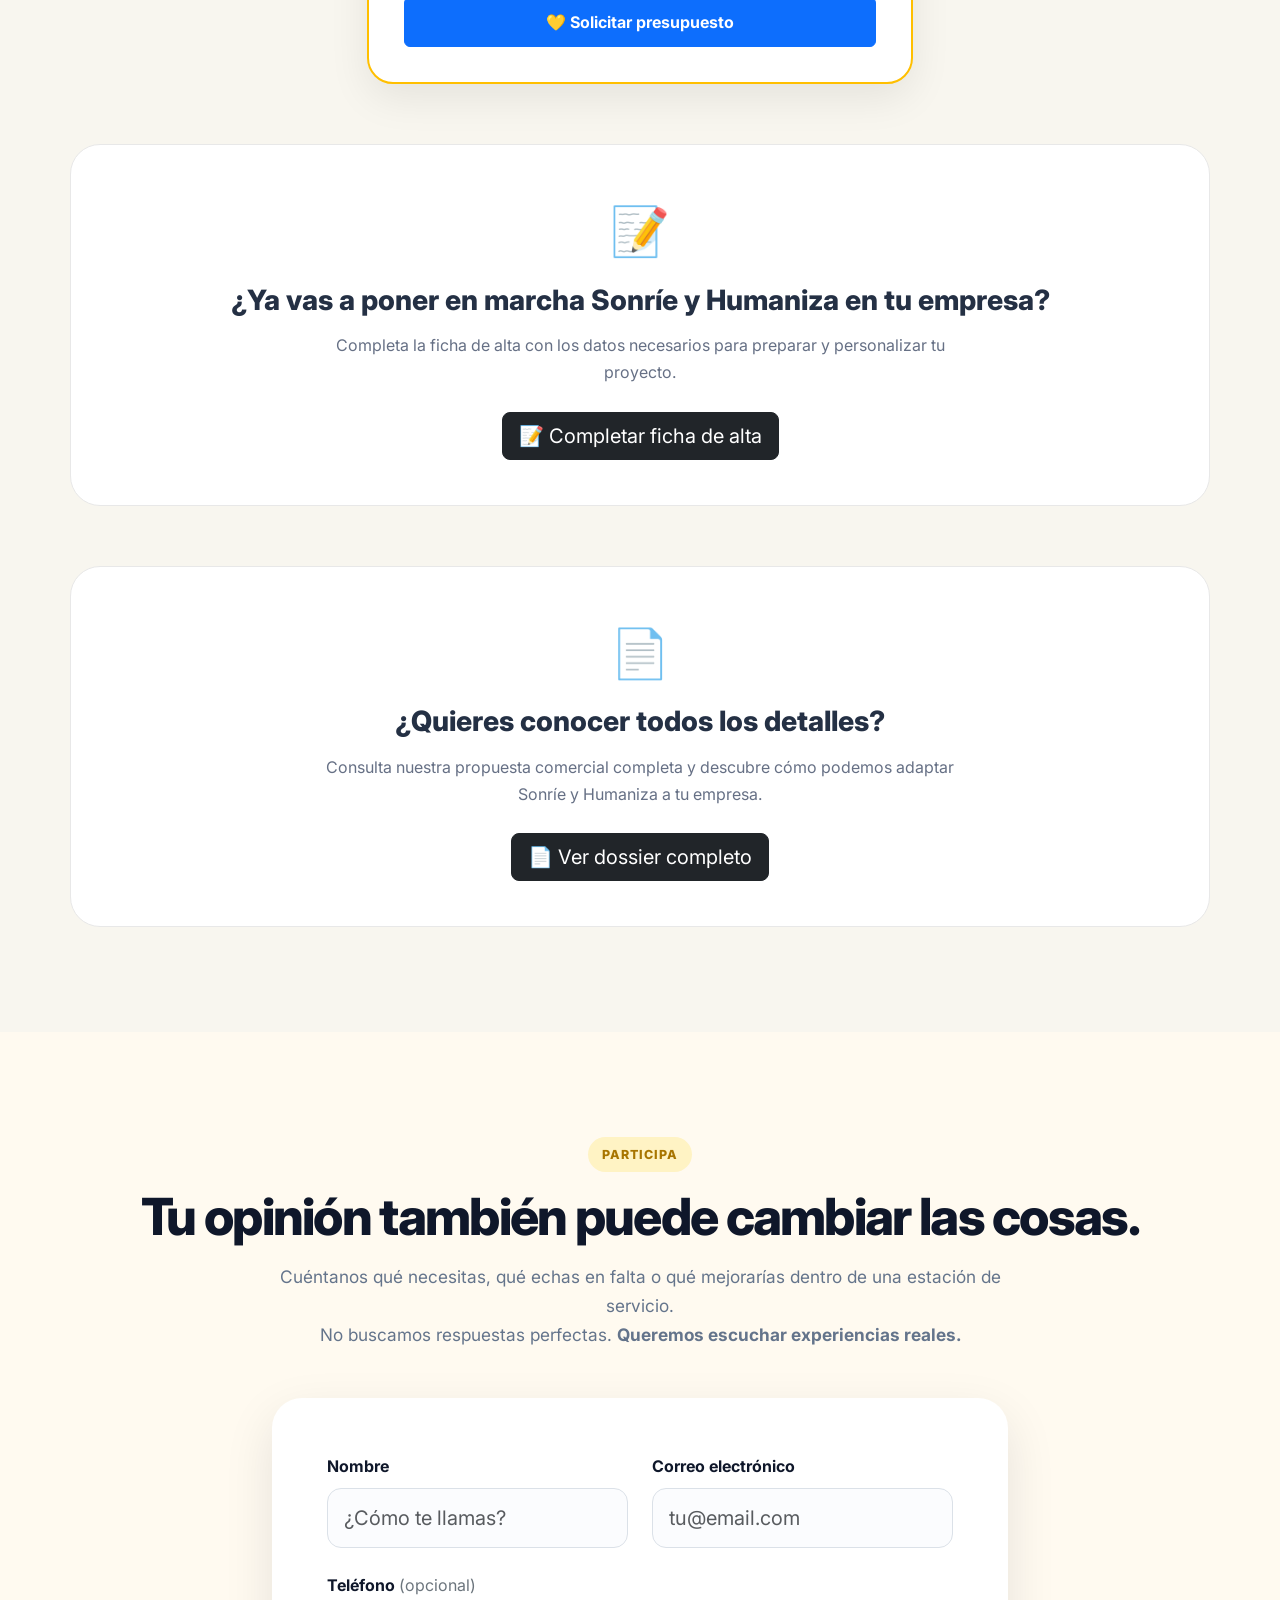
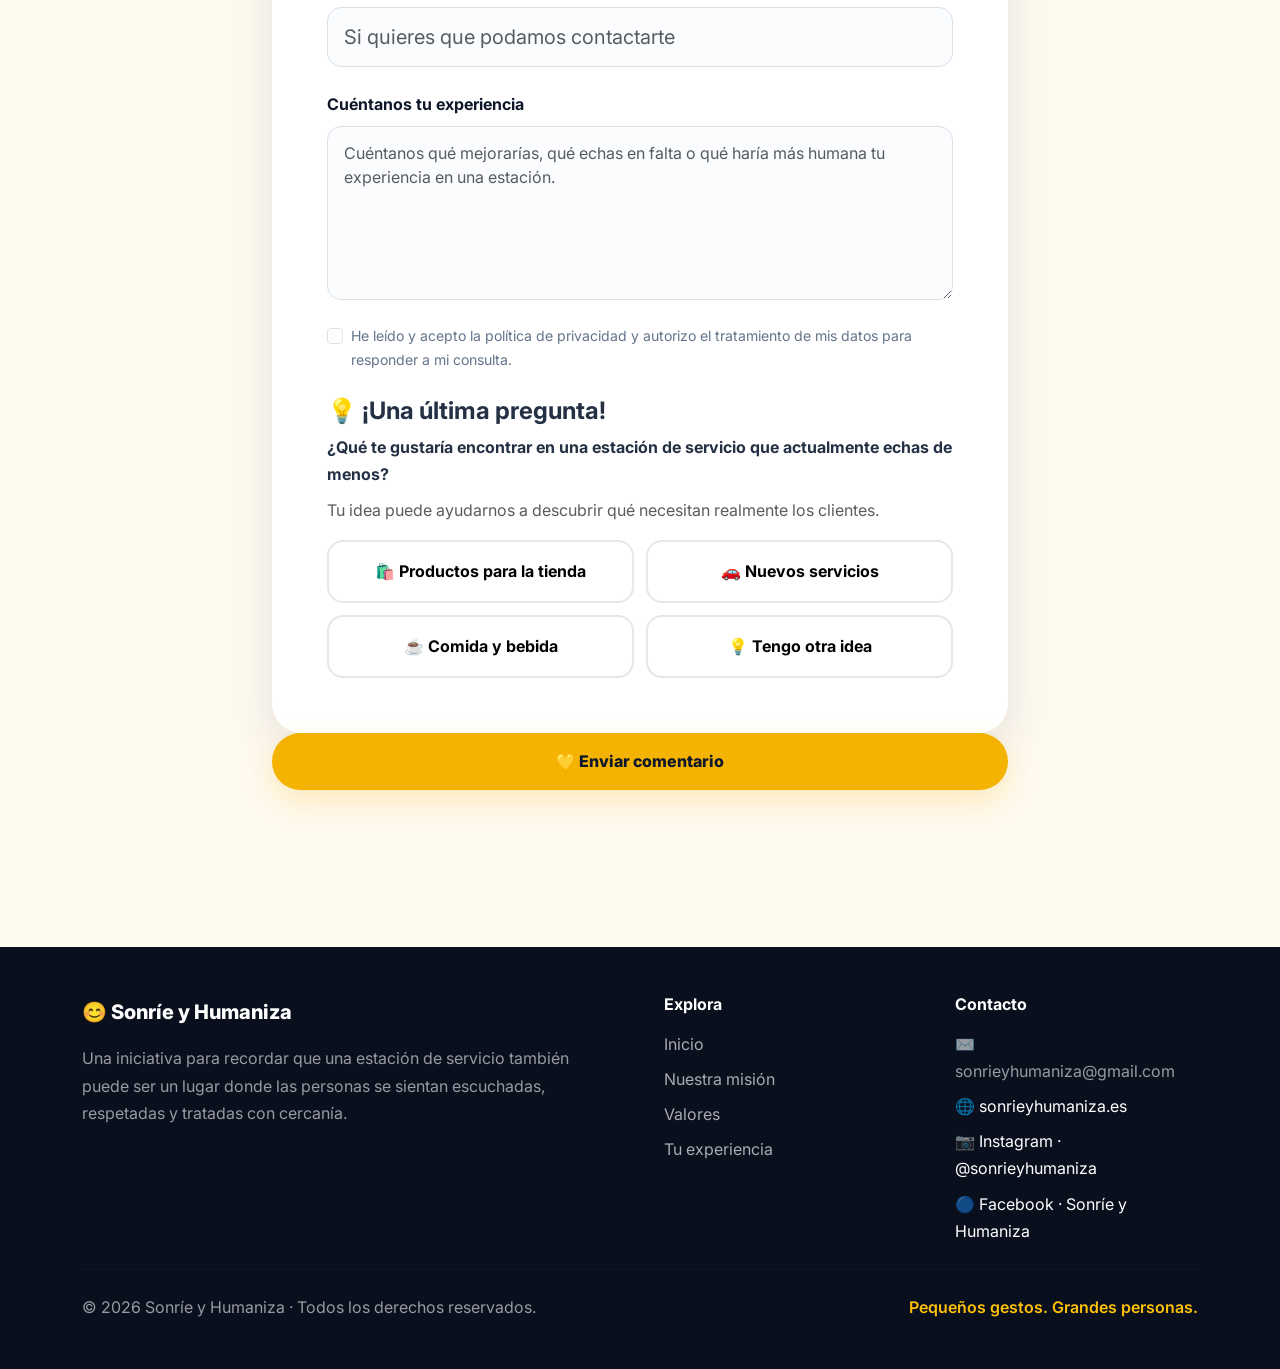
==== commit a541c6ff: "Solucion a medida" ====
--- a/index.html
+++ b/index.html
@@ -1793,7 +1793,7 @@
            
 
             <h3 class="section-title mt-3">
-                Empieza de forma sencilla
+               Una solución a medida para tu empresa
             </h3>
 
             </div>
